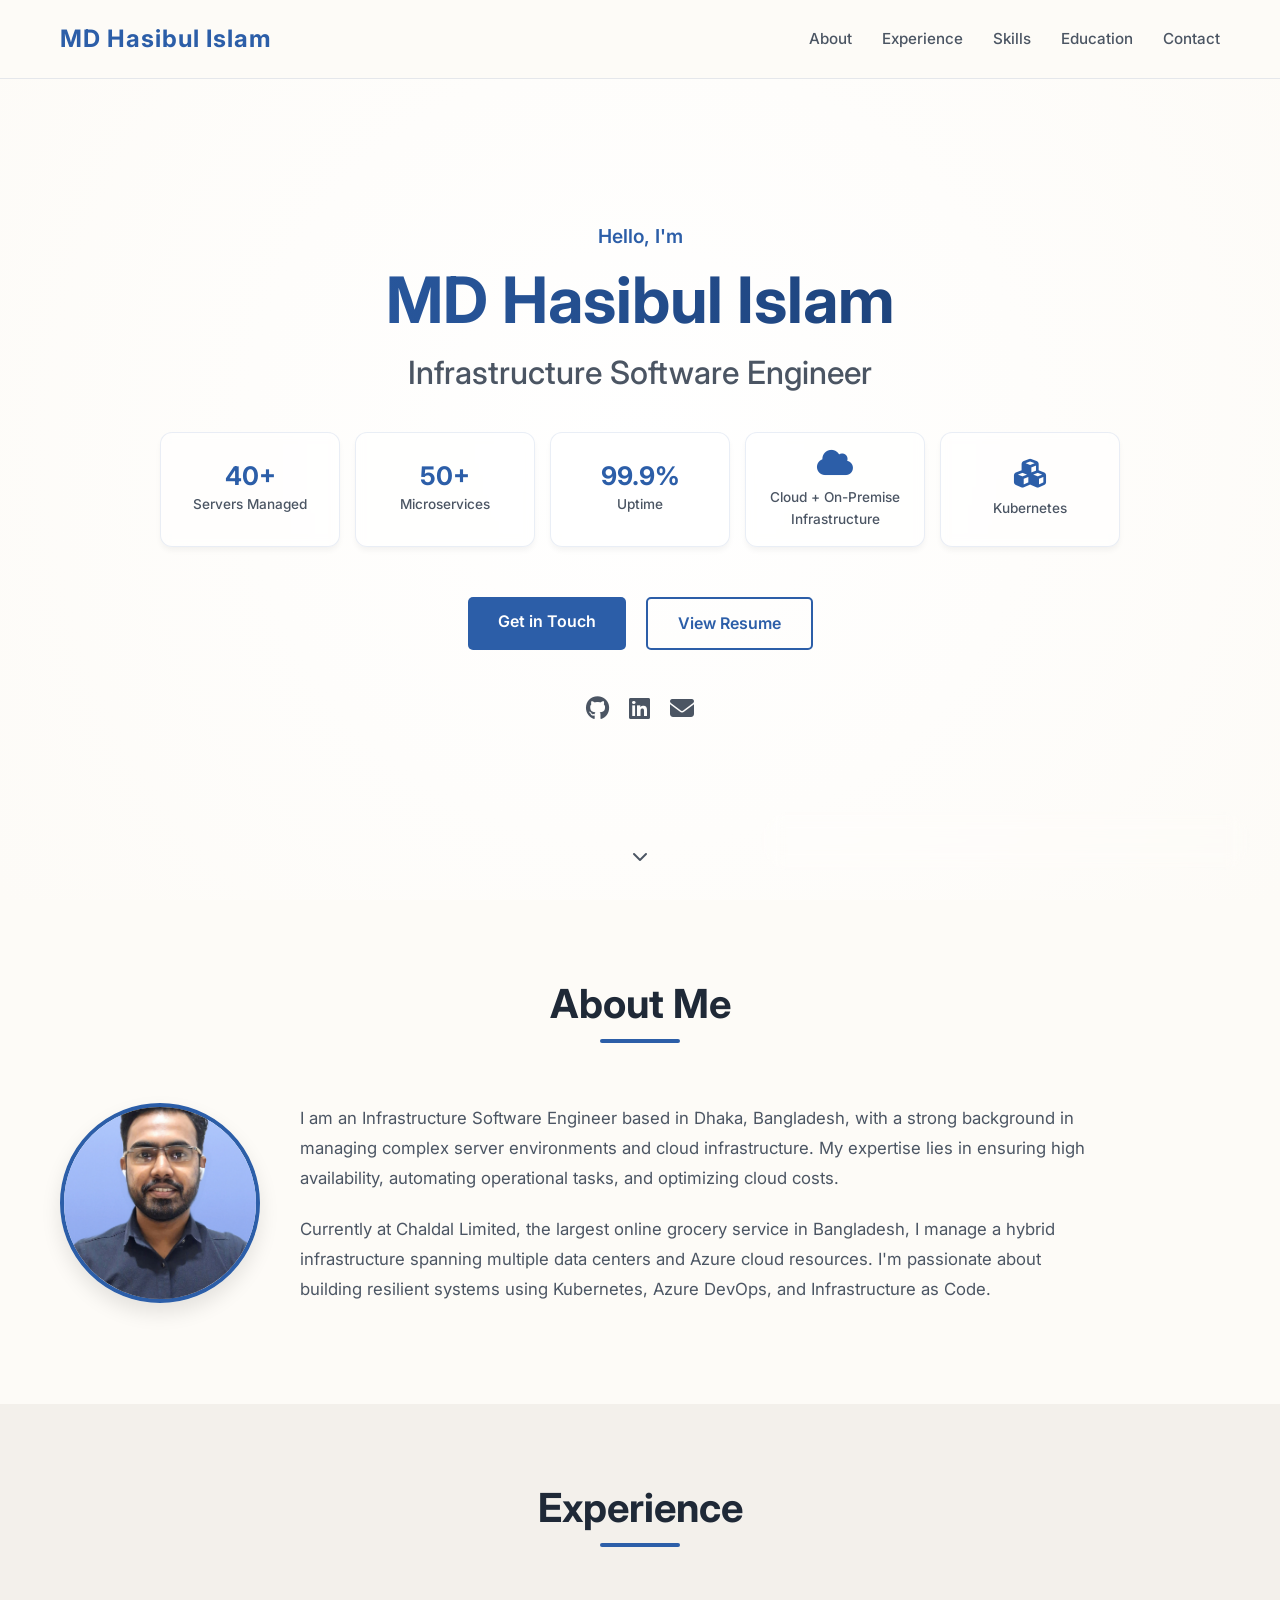
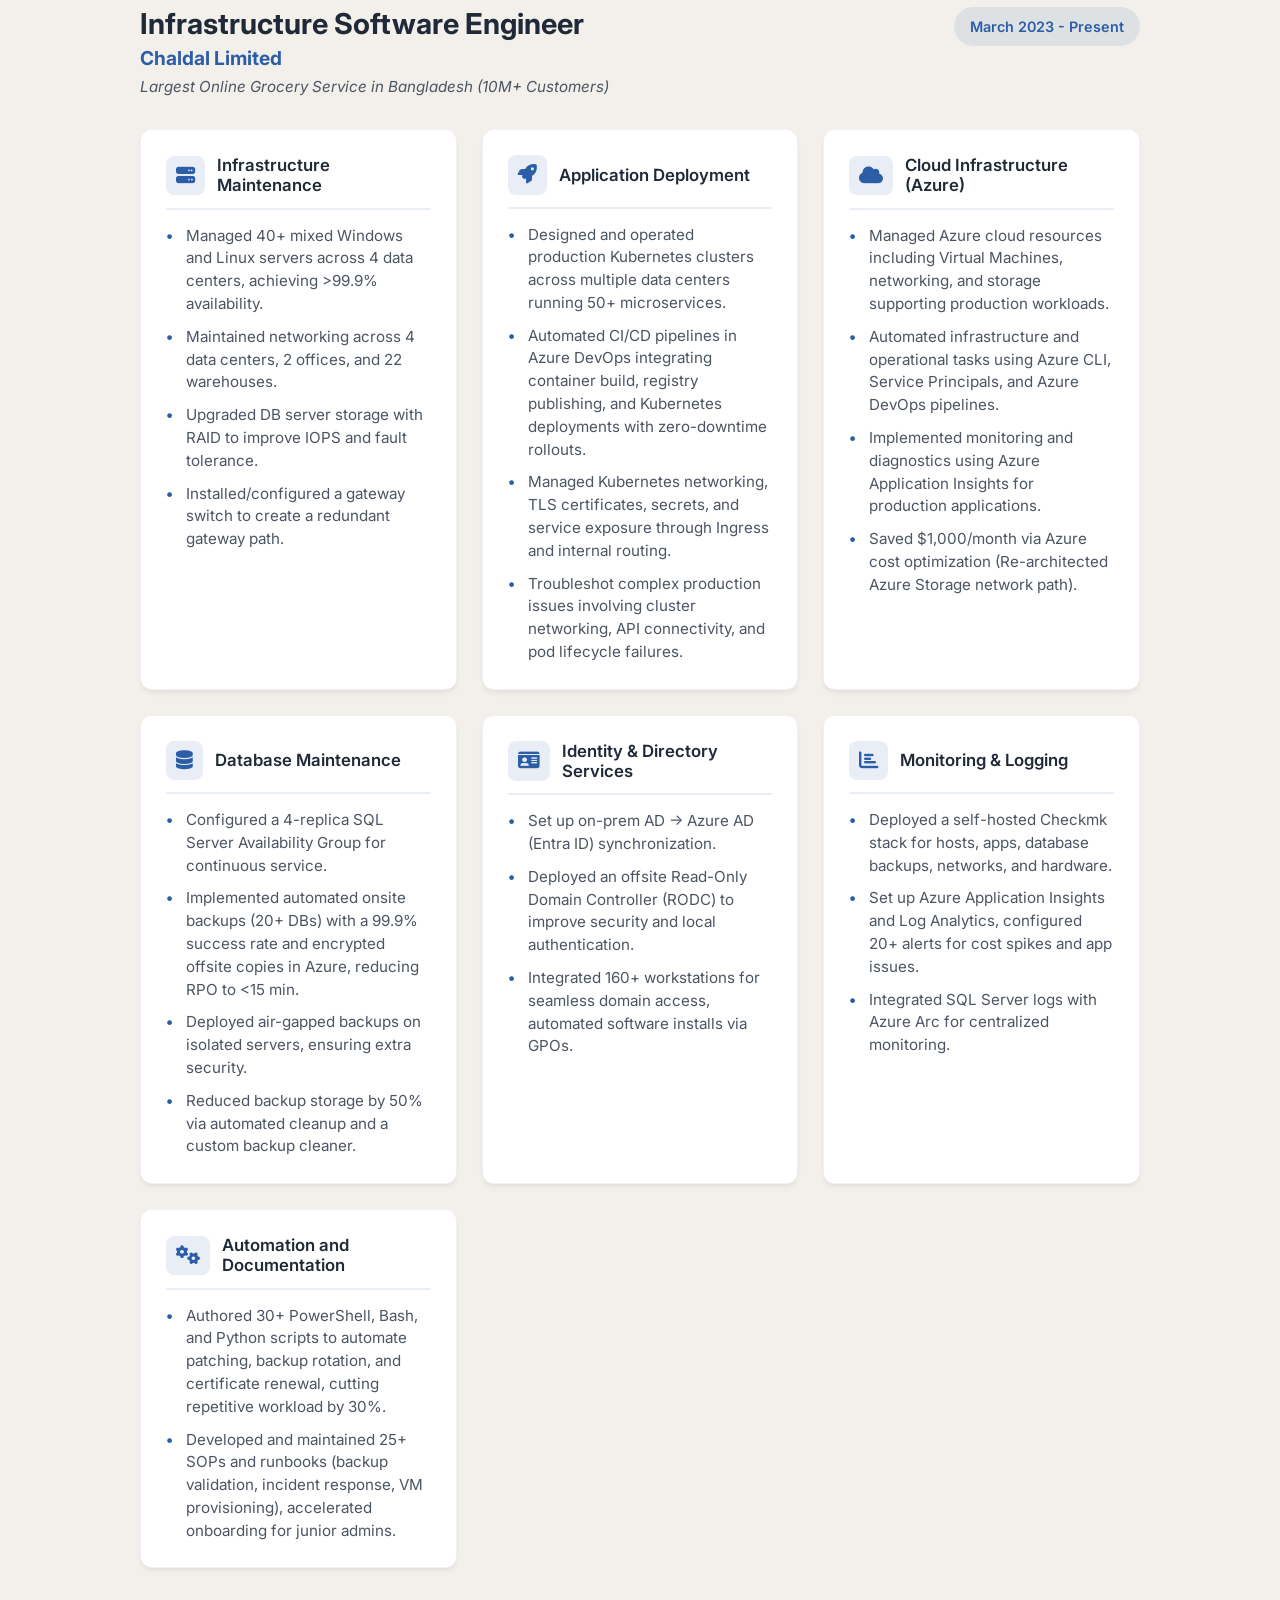
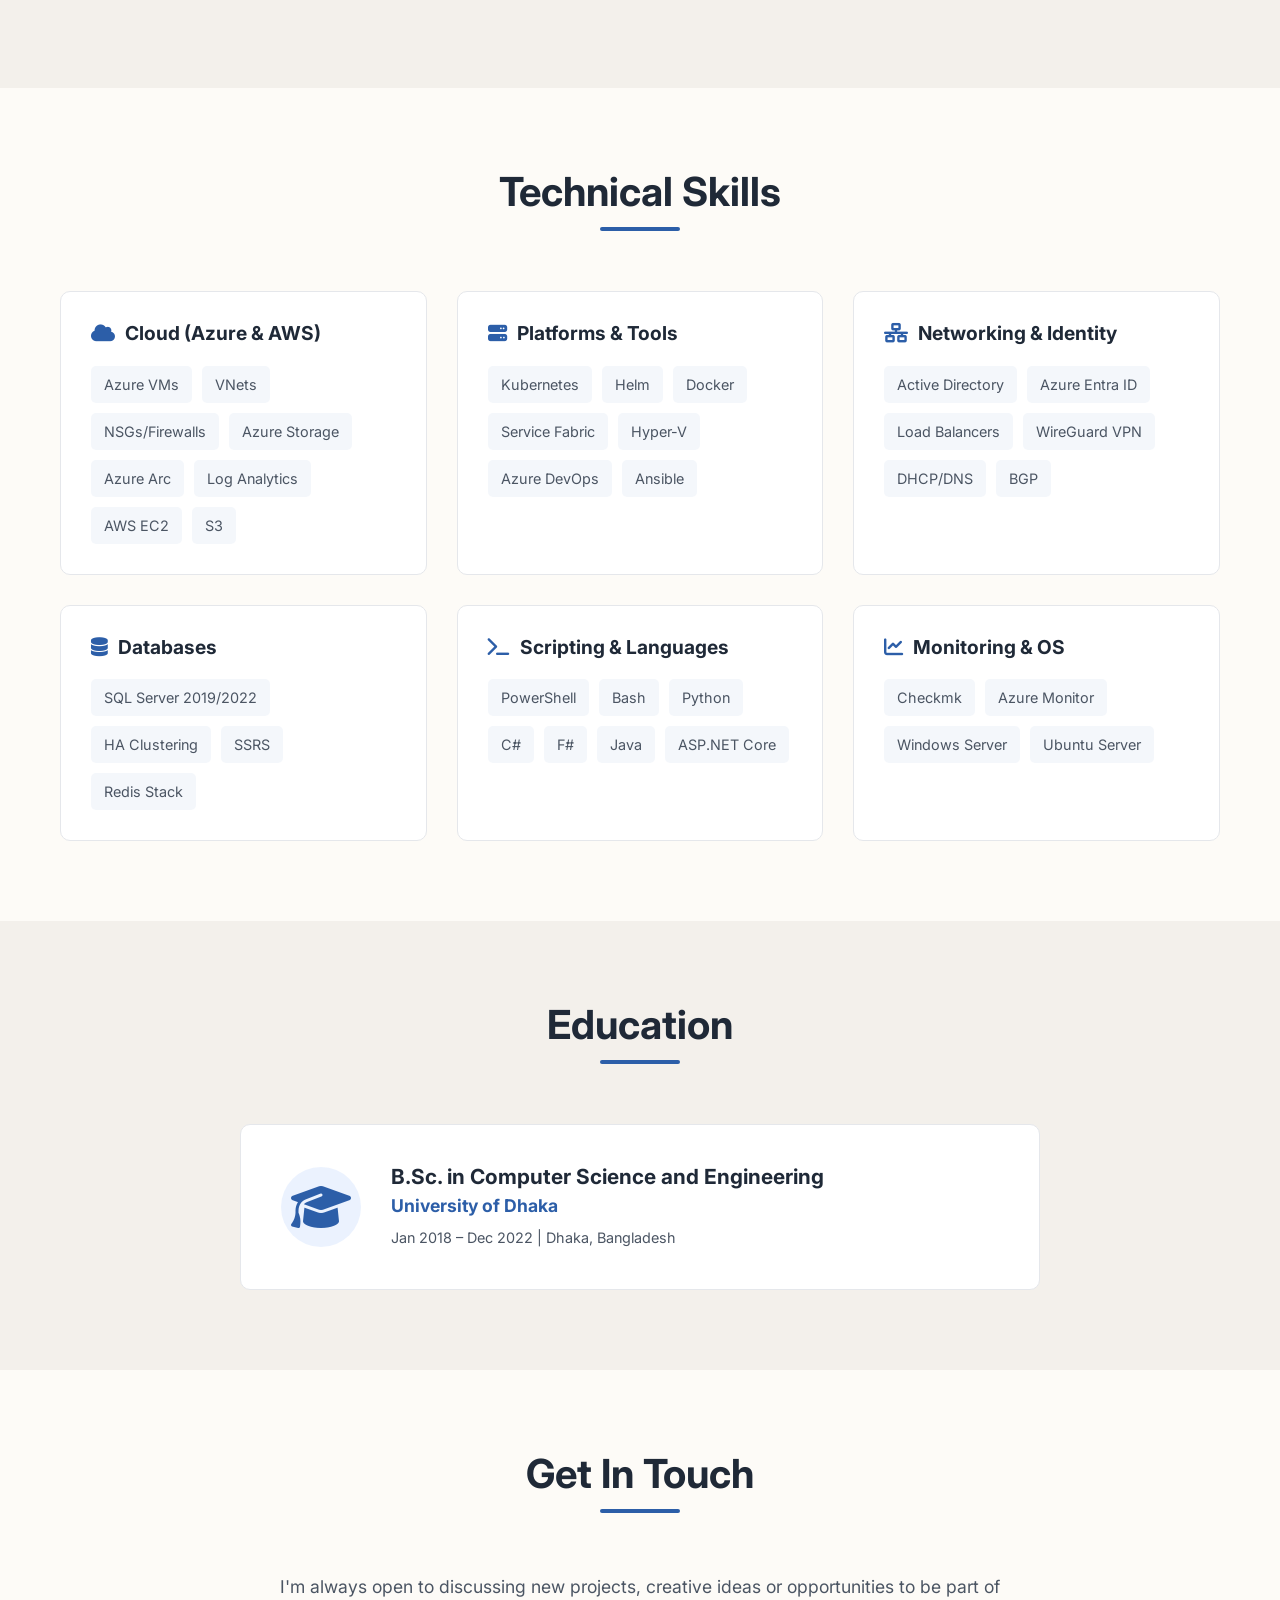
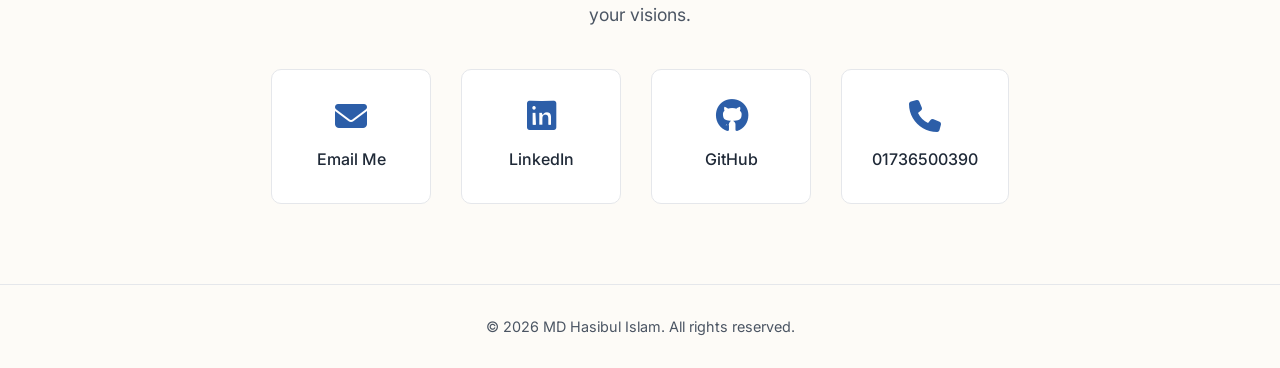
==== index.html @ 9a74cfea "Theme and Design added" ====
<!DOCTYPE html>
<html lang="en">
<head>
    <meta charset="UTF-8">
    <meta name="viewport" content="width=device-width, initial-scale=1.0">
    <title>MD Hasibul Islam | Infrastructure Software Engineer</title>
    <link rel="stylesheet" id="theme-style" href="theme-creamy.css">
    <link rel="stylesheet" id="design-style" href="design-standard.css">
    <link rel="preconnect" href="https://fonts.googleapis.com">
    <link rel="preconnect" href="https://fonts.gstatic.com" crossorigin>
    <link href="https://fonts.googleapis.com/css2?family=Inter:wght@300;400;500;600;700&display=swap" rel="stylesheet">
    <link rel="stylesheet" href="https://cdnjs.cloudflare.com/ajax/libs/font-awesome/6.4.0/css/all.min.css">
</head>
<body>
    <nav class="navbar">
        <div class="container nav-container">
            <a href="#" class="logo">MD Hasibul Islam</a>
            <ul class="nav-links">
                <li><a href="#about">About</a></li>
                <li><a href="#experience">Experience</a></li>
                <li><a href="#skills">Skills</a></li>
                <li><a href="#education">Education</a></li>
                <li><a href="#contact">Contact</a></li>
            </ul>
            <div class="hamburger">
                <span></span>
                <span></span>
                <span></span>
            </div>
        </div>
    </nav>

    <header class="hero" id="home">
        <div class="container hero-content">
            <p class="greeting">Hello, I'm</p>
            <h1 class="name">MD Hasibul Islam</h1>
            <h2 class="title">Infrastructure Software Engineer</h2>
            
            <div class="hero-stats-container">
                <div class="stat-item hero-stat">
                    <span class="stat-number">40+</span>
                    <span class="stat-label">Servers Managed</span>
                </div>
                <div class="stat-item hero-stat">
                    <span class="stat-number">50+</span>
                    <span class="stat-label">Microservices</span>
                </div>
                <div class="stat-item hero-stat">
                    <span class="stat-number">99.9%</span>
                    <span class="stat-label">Uptime</span>
                </div>
                <div class="stat-item hero-stat">
                    <i class="fas fa-cloud stat-icon"></i>
                    <span class="stat-label">Cloud + On-Premise Infrastructure</span>
                </div>
                <div class="stat-item hero-stat">
                    <i class="fas fa-cubes stat-icon"></i>
                    <span class="stat-label">Kubernetes</span>
                </div>
            </div>

            <div class="hero-buttons">
                <a href="#contact" class="btn primary-btn">Get in Touch</a>
                <a href="Resume/resume.html" class="btn secondary-btn" target="_blank">View Resume</a>
            </div>
            <div class="social-links">
                <a href="https://github.com/SBSojib" target="_blank"><i class="fab fa-github"></i></a>
                <a href="https://linkedin.com/in/md-hasibul-islam-832214260/" target="_blank"><i class="fab fa-linkedin"></i></a>
                <a href="mailto:sojib.24csedu.037@gmail.com"><i class="fas fa-envelope"></i></a>
            </div>
        </div>
        <div class="scroll-down">
            <i class="fas fa-chevron-down"></i>
        </div>
    </header>


    <section id="about" class="section">
        <div class="container">
            <h2 class="section-title">About Me</h2>
            <div class="about-content">
                <div class="about-image">
                    <img src="hasibul_islam_image.jpg" alt="MD Hasibul Islam">
                </div>
                <div class="about-text">
                    <p>I am an Infrastructure Software Engineer based in Dhaka, Bangladesh, with a strong background in managing complex server environments and cloud infrastructure. My expertise lies in ensuring high availability, automating operational tasks, and optimizing cloud costs.</p>
                    <p>Currently at Chaldal Limited, the largest online grocery service in Bangladesh, I manage a hybrid infrastructure spanning multiple data centers and Azure cloud resources. I'm passionate about building resilient systems using Kubernetes, Azure DevOps, and Infrastructure as Code.</p>
                </div>
            </div>
        </div>
    </section>

    <section id="experience" class="section alt-bg">
        <div class="container">
            <h2 class="section-title">Experience</h2>
            <div class="experience-container">
                <div class="company-card">
                    <div class="company-header-row">
                        <div class="company-info">
                            <h3>Infrastructure Software Engineer</h3>
                            <h4>Chaldal Limited</h4>
                            <p class="company-desc">Largest Online Grocery Service in Bangladesh (10M+ Customers)</p>
                        </div>
                        <div class="experience-date-badge">March 2023 - Present</div>
                    </div>
                    
                    <div class="experience-details">
                        <div class="detail-card">
                            <div class="card-header">
                                <i class="fas fa-server"></i>
                                <h5>Infrastructure Maintenance</h5>
                            </div>
                            <ul>
                                <li>Managed 40+ mixed Windows and Linux servers across 4 data centers, achieving >99.9% availability.</li>
                                <li>Maintained networking across 4 data centers, 2 offices, and 22 warehouses.</li>
                                <li>Upgraded DB server storage with RAID to improve IOPS and fault tolerance.</li>
                                <li>Installed/configured a gateway switch to create a redundant gateway path.</li>
                            </ul>
                        </div>
                        
                        <div class="detail-card">
                            <div class="card-header">
                                <i class="fas fa-rocket"></i>
                                <h5>Application Deployment</h5>
                            </div>
                            <ul>
                                <li>Designed and operated production Kubernetes clusters across multiple data centers running 50+ microservices.</li>
                                <li>Automated CI/CD pipelines in Azure DevOps integrating container build, registry publishing, and Kubernetes deployments with zero-downtime rollouts.</li>
                                <li>Managed Kubernetes networking, TLS certificates, secrets, and service exposure through Ingress and internal routing.</li>
                                <li>Troubleshot complex production issues involving cluster networking, API connectivity, and pod lifecycle failures.</li>
                            </ul>
                        </div>

                        <div class="detail-card">
                            <div class="card-header">
                                <i class="fas fa-cloud"></i>
                                <h5>Cloud Infrastructure (Azure)</h5>
                            </div>
                            <ul>
                                <li>Managed Azure cloud resources including Virtual Machines, networking, and storage supporting production workloads.</li>
                                <li>Automated infrastructure and operational tasks using Azure CLI, Service Principals, and Azure DevOps pipelines.</li>
                                <li>Implemented monitoring and diagnostics using Azure Application Insights for production applications.</li>
                                <li>Saved $1,000/month via Azure cost optimization (Re-architected Azure Storage network path).</li>
                            </ul>
                        </div>

                        <div class="detail-card">
                            <div class="card-header">
                                <i class="fas fa-database"></i>
                                <h5>Database Maintenance</h5>
                            </div>
                            <ul>
                                <li>Configured a 4-replica SQL Server Availability Group for continuous service.</li>
                                <li>Implemented automated onsite backups (20+ DBs) with a 99.9% success rate and encrypted offsite copies in Azure, reducing RPO to &lt;15 min.</li>
                                <li>Deployed air-gapped backups on isolated servers, ensuring extra security.</li>
                                <li>Reduced backup storage by 50% via automated cleanup and a custom backup cleaner.</li>
                            </ul>
                        </div>

                        <div class="detail-card">
                            <div class="card-header">
                                <i class="fas fa-id-card"></i>
                                <h5>Identity & Directory Services</h5>
                            </div>
                            <ul>
                                <li>Set up on-prem AD → Azure AD (Entra ID) synchronization.</li>
                                <li>Deployed an offsite Read-Only Domain Controller (RODC) to improve security and local authentication.</li>
                                <li>Integrated 160+ workstations for seamless domain access, automated software installs via GPOs.</li>
                            </ul>
                        </div>

                        <div class="detail-card">
                            <div class="card-header">
                                <i class="fas fa-chart-bar"></i>
                                <h5>Monitoring & Logging</h5>
                            </div>
                            <ul>
                                <li>Deployed a self-hosted Checkmk stack for hosts, apps, database backups, networks, and hardware.</li>
                                <li>Set up Azure Application Insights and Log Analytics, configured 20+ alerts for cost spikes and app issues.</li>
                                <li>Integrated SQL Server logs with Azure Arc for centralized monitoring.</li>
                            </ul>
                        </div>

                        <div class="detail-card">
                            <div class="card-header">
                                <i class="fas fa-cogs"></i>
                                <h5>Automation and Documentation</h5>
                            </div>
                            <ul>
                                <li>Authored 30+ PowerShell, Bash, and Python scripts to automate patching, backup rotation, and certificate renewal, cutting repetitive workload by 30%.</li>
                                <li>Developed and maintained 25+ SOPs and runbooks (backup validation, incident response, VM provisioning), accelerated onboarding for junior admins.</li>
                            </ul>
                        </div>
                    </div>
                </div>
            </div>
        </div>
    </section>

    <section id="skills" class="section">
        <div class="container">
            <h2 class="section-title">Technical Skills</h2>
            <div class="skills-grid">
                <div class="skill-category">
                    <h3><i class="fas fa-cloud"></i> Cloud (Azure & AWS)</h3>
                    <div class="tags">
                        <span>Azure VMs</span>
                        <span>VNets</span>
                        <span>NSGs/Firewalls</span>
                        <span>Azure Storage</span>
                        <span>Azure Arc</span>
                        <span>Log Analytics</span>
                        <span>AWS EC2</span>
                        <span>S3</span>
                    </div>
                </div>

                <div class="skill-category">
                    <h3><i class="fas fa-server"></i> Platforms & Tools</h3>
                    <div class="tags">
                        <span>Kubernetes</span>
                        <span>Helm</span>
                        <span>Docker</span>
                        <span>Service Fabric</span>
                        <span>Hyper-V</span>
                        <span>Azure DevOps</span>
                        <span>Ansible</span>
                    </div>
                </div>

                <div class="skill-category">
                    <h3><i class="fas fa-network-wired"></i> Networking & Identity</h3>
                    <div class="tags">
                        <span>Active Directory</span>
                        <span>Azure Entra ID</span>
                        <span>Load Balancers</span>
                        <span>WireGuard VPN</span>
                        <span>DHCP/DNS</span>
                        <span>BGP</span>
                    </div>
                </div>

                <div class="skill-category">
                    <h3><i class="fas fa-database"></i> Databases</h3>
                    <div class="tags">
                        <span>SQL Server 2019/2022</span>
                        <span>HA Clustering</span>
                        <span>SSRS</span>
                        <span>Redis Stack</span>
                    </div>
                </div>

                <div class="skill-category">
                    <h3><i class="fas fa-terminal"></i> Scripting & Languages</h3>
                    <div class="tags">
                        <span>PowerShell</span>
                        <span>Bash</span>
                        <span>Python</span>
                        <span>C#</span>
                        <span>F#</span>
                        <span>Java</span>
                        <span>ASP.NET Core</span>
                    </div>
                </div>

                <div class="skill-category">
                    <h3><i class="fas fa-chart-line"></i> Monitoring & OS</h3>
                    <div class="tags">
                        <span>Checkmk</span>
                        <span>Azure Monitor</span>
                        <span>Windows Server</span>
                        <span>Ubuntu Server</span>
                    </div>
                </div>
            </div>
        </div>
    </section>

    <section id="education" class="section alt-bg">
        <div class="container">
            <h2 class="section-title">Education</h2>
            <div class="education-card">
                <div class="edu-icon">
                    <i class="fas fa-graduation-cap"></i>
                </div>
                <div class="edu-details">
                    <h3>B.Sc. in Computer Science and Engineering</h3>
                    <h4>University of Dhaka</h4>
                    <p class="edu-date">Jan 2018 – Dec 2022 | Dhaka, Bangladesh</p>
                </div>
            </div>
        </div>
    </section>

    <section id="contact" class="section">
        <div class="container contact-container">
            <h2 class="section-title">Get In Touch</h2>
            <p class="contact-text">I'm always open to discussing new projects, creative ideas or opportunities to be part of your visions.</p>
            <div class="contact-links">
                <a href="mailto:sojib.24csedu.037@gmail.com" class="contact-box">
                    <i class="fas fa-envelope"></i>
                    <span>Email Me</span>
                </a>
                <a href="https://linkedin.com/in/md-hasibul-islam-832214260/" target="_blank" class="contact-box">
                    <i class="fab fa-linkedin"></i>
                    <span>LinkedIn</span>
                </a>
                <a href="https://github.com/SBSojib" target="_blank" class="contact-box">
                    <i class="fab fa-github"></i>
                    <span>GitHub</span>
                </a>
                <div class="contact-box">
                    <i class="fas fa-phone"></i>
                    <span>01736500390</span>
                </div>
            </div>
        </div>
    </section>

    <footer>
        <div class="container">
            <p>&copy; 2026 MD Hasibul Islam. All rights reserved.</p>
        </div>
    </footer>

    <div class="theme-switch-wrapper">
        <div class="switch-group">
            <span class="switch-label">Design</span>
            <button class="design-btn active" data-design="standard" title="Standard Layout">
                <i class="fas fa-columns"></i>
            </button>
            <button class="design-btn" data-design="split" title="Modern SaaS Layout">
                <i class="fas fa-layer-group"></i>
            </button>
        </div>
        <div class="divider"></div>
        <div class="switch-group">
            <span class="switch-label">Theme</span>
            <button class="theme-btn active" data-theme="creamy" title="Creamy Light">
                <i class="fas fa-sun"></i>
            </button>
            <button class="theme-btn" data-theme="dark" title="Modern Dark">
                <i class="fas fa-moon"></i>
            </button>
            <button class="theme-btn" data-theme="corporate" title="Corporate Blue">
                <i class="fas fa-briefcase"></i>
            </button>
            <button class="theme-btn" data-theme="terminal" title="Hacker Terminal">
                <i class="fas fa-terminal"></i>
            </button>
            <button class="theme-btn" data-theme="cyberpunk" title="Cyberpunk Neon">
                <i class="fas fa-bolt"></i>
            </button>
        </div>
    </div>

    <script src="script.js"></script>
</body>
</html>
---- theme-creamy.css ----
:root {
    --primary-color: #FDFBF7;
    --secondary-color: #F3F0EB;
    --accent-color: #2c5ea8;
    --accent-hover: #1a3c70;
    --text-primary: #1f2937;
    --text-secondary: #4b5563;
    --card-bg: #ffffff;
    --bg-color: #FDFBF7;
    --bg-alt: #F3F0EB;
    --border-color: #e5e7eb;
    --transition: all 0.3s ease;
}

* {
    margin: 0;
    padding: 0;
    box-sizing: border-box;
}

html {
    scroll-behavior: smooth;
}

body {
    font-family: 'Inter', sans-serif;
    background-color: var(--bg-color);
    color: var(--text-primary);
    line-height: 1.6;
    overflow-x: hidden;
}

/* Typography */
h1, h2, h3, h4, h5, h6 {
    color: var(--text-primary);
    font-weight: 700;
    line-height: 1.2;
}

a {
    text-decoration: none;
    color: inherit;
    transition: var(--transition);
}

ul {
    list-style: none;
}

.container {
    max-width: 1200px;
    margin: 0 auto;
    padding: 0 20px;
}

.section {
    padding: 80px 0;
}

.section.alt-bg {
    background-color: var(--bg-alt);
}

.section-title {
    font-size: 2.5rem;
    text-align: center;
    margin-bottom: 60px;
    position: relative;
    padding-bottom: 15px;
}

.section-title::after {
    content: '';
    position: absolute;
    bottom: 0;
    left: 50%;
    transform: translateX(-50%);
    width: 80px;
    height: 4px;
    background-color: var(--accent-color);
    border-radius: 2px;
}

/* Navbar */
.navbar {
    position: fixed;
    top: 0;
    left: 0;
    width: 100%;
    background-color: rgba(253, 251, 247, 0.95);
    backdrop-filter: blur(10px);
    z-index: 1000;
    padding: 20px 0;
    border-bottom: 1px solid var(--border-color);
    transition: var(--transition);
}

.nav-container {
    display: flex;
    justify-content: space-between;
    align-items: center;
}

.logo {
    font-size: 1.5rem;
    font-weight: 700;
    color: var(--accent-color);
    letter-spacing: 1px;
}

.nav-links {
    display: flex;
    gap: 30px;
}

.nav-links a {
    color: var(--text-secondary);
    font-weight: 500;
    font-size: 0.95rem;
}

.nav-links a:hover {
    color: var(--accent-color);
}

.hamburger {
    display: none;
    cursor: pointer;
}

.hamburger span {
    display: block;
    width: 25px;
    height: 3px;
    background-color: var(--text-primary);
    margin: 5px 0;
    transition: var(--transition);
}

/* Hero Section */
.hero {
    min-height: 100vh;
    display: flex;
    align-items: center;
    justify-content: center;
    text-align: center;
    position: relative;
    background: radial-gradient(circle at center, #ffffff 0%, #FDFBF7 100%);
    padding-top: 100px;
    padding-bottom: 50px;
}

.hero-content {
    max-width: 1000px;
    z-index: 1;
    width: 100%;
}

.greeting {
    color: var(--accent-color);
    font-weight: 600;
    font-size: 1.2rem;
    margin-bottom: 10px;
}

.name {
    font-size: 4rem;
    margin-bottom: 15px;
    background: linear-gradient(to right, #2c5ea8, #1a3c70);
    -webkit-background-clip: text;
    -webkit-text-fill-color: transparent;
}

.title {
    font-size: 2rem;
    color: var(--text-secondary);
    margin-bottom: 40px;
    font-weight: 500;
}

/* Hero Stats */
.hero-stats-container {
    display: grid;
    grid-template-columns: repeat(auto-fit, minmax(100px, 1fr));
    gap: 15px;
    margin-bottom: 50px;
    width: 100%;
}

.hero-stat {
    background-color: rgba(255, 255, 255, 0.6);
    backdrop-filter: blur(5px);
    padding: 15px 10px;
    border-radius: 12px;
    border: 1px solid rgba(44, 94, 168, 0.1);
    display: flex;
    flex-direction: column;
    align-items: center;
    justify-content: center;
    transition: transform 0.3s ease, box-shadow 0.3s ease;
    box-shadow: 0 4px 6px -1px rgba(0, 0, 0, 0.05);
}

.hero-stat:hover {
    transform: translateY(-5px);
    background-color: rgba(255, 255, 255, 0.9);
    border-color: var(--accent-color);
    box-shadow: 0 10px 15px -3px rgba(0, 0, 0, 0.1);
}

.stat-icon {
    font-size: 1.8rem;
    color: var(--accent-color);
    margin-bottom: 10px;
}

.hero-stat .stat-number {
    font-size: 1.6rem;
    color: var(--accent-color);
    font-weight: 700;
    line-height: 1;
    margin-bottom: 5px;
}

.hero-stat .stat-label {
    color: var(--text-secondary);
    font-size: 0.85rem;
    font-weight: 500;
    text-align: center;
}

.hero-buttons {
    display: flex;
    gap: 20px;
    justify-content: center;
    margin-bottom: 40px;
}

.btn {
    padding: 12px 30px;
    border-radius: 5px;
    font-weight: 600;
    font-size: 1rem;
    cursor: pointer;
    transition: var(--transition);
}

.primary-btn {
    background-color: var(--accent-color);
    color: white;
}

.primary-btn:hover {
    background-color: var(--accent-hover);
    transform: translateY(-2px);
}

.secondary-btn {
    background-color: transparent;
    border: 2px solid var(--accent-color);
    color: var(--accent-color);
}

.secondary-btn:hover {
    background-color: rgba(59, 130, 246, 0.1);
    transform: translateY(-2px);
}

.social-links {
    display: flex;
    gap: 20px;
    justify-content: center;
}

.social-links a {
    color: var(--text-secondary);
    font-size: 1.5rem;
}

.social-links a:hover {
    color: var(--accent-color);
    transform: translateY(-3px);
}

.scroll-down {
    position: absolute;
    bottom: 30px;
    left: 50%;
    transform: translateX(-50%);
    animation: bounce 2s infinite;
    color: var(--text-secondary);
}

@keyframes bounce {
    0%, 20%, 50%, 80%, 100% {transform: translateY(0) translateX(-50%);}
    40% {transform: translateY(-10px) translateX(-50%);}
    60% {transform: translateY(-5px) translateX(-50%);}
}

/* About Section */
.about-content {
    display: flex;
    flex-direction: column;
    align-items: center;
    gap: 40px;
}

.about-image {
    width: 200px;
    height: 200px;
    border-radius: 50%;
    overflow: hidden;
    border: 4px solid var(--accent-color);
    box-shadow: 0 10px 20px rgba(0, 0, 0, 0.1);
    flex-shrink: 0;
}

.about-image img {
    width: 100%;
    height: 100%;
    object-fit: cover;
}

.about-text {
    max-width: 800px;
    text-align: center;
}

.about-text p {
    margin-bottom: 20px;
    color: var(--text-secondary);
    font-size: 1.05rem;
    line-height: 1.8;
}

.about-stats {
    display: none; /* Hide stats in about section as they are now in hero */
}

/* Experience Section - Card Style */
.experience-container {
    max-width: 1000px;
    margin: 0 auto;
}

.company-card {
    background-color: transparent;
    margin-bottom: 40px;
}

.company-header-row {
    display: flex;
    justify-content: space-between;
    align-items: flex-start;
    margin-bottom: 30px;
    flex-wrap: wrap;
    gap: 15px;
}

.company-info h3 {
    font-size: 1.8rem;
    margin-bottom: 5px;
    color: var(--text-primary);
}

.company-info h4 {
    font-size: 1.2rem;
    color: var(--accent-color);
    margin-bottom: 5px;
}

.company-desc {
    color: var(--text-secondary);
    font-style: italic;
    font-size: 0.95rem;
}

.experience-date-badge {
    background-color: rgba(44, 94, 168, 0.1);
    color: var(--accent-color);
    padding: 8px 16px;
    border-radius: 20px;
    font-weight: 600;
    font-size: 0.9rem;
    white-space: nowrap;
}

/* Experience Details Grid */
.experience-details {
    display: grid;
    grid-template-columns: repeat(auto-fit, minmax(300px, 1fr));
    gap: 25px;
}

.detail-card {
    background-color: #fff;
    padding: 25px;
    border-radius: 12px;
    border: 1px solid rgba(0, 0, 0, 0.05);
    box-shadow: 0 4px 6px -1px rgba(0, 0, 0, 0.05), 0 2px 4px -1px rgba(0, 0, 0, 0.03);
    transition: all 0.3s ease;
}

.detail-card:hover {
    transform: translateY(-5px);
    box-shadow: 0 10px 15px -3px rgba(0, 0, 0, 0.1), 0 4px 6px -2px rgba(0, 0, 0, 0.05);
    border-color: rgba(44, 94, 168, 0.2);
}

.card-header {
    display: flex;
    align-items: center;
    gap: 12px;
    margin-bottom: 15px;
    padding-bottom: 12px;
    border-bottom: 2px solid rgba(44, 94, 168, 0.1);
}

.card-header i {
    font-size: 1.2rem;
    color: var(--accent-color);
    background-color: rgba(44, 94, 168, 0.1);
    padding: 10px;
    border-radius: 8px;
}

.card-header h5 {
    color: var(--text-primary);
    font-size: 1.05rem;
    font-weight: 600;
    margin: 0;
    border: none;
    padding: 0;
}

.detail-card ul {
    list-style: none;
    margin: 0;
    color: var(--text-secondary);
}

.detail-card li {
    position: relative;
    padding-left: 20px;
    margin-bottom: 10px;
    font-size: 0.95rem;
    line-height: 1.5;
}

.detail-card li::before {
    content: '•';
    color: var(--accent-color);
    font-weight: bold;
    position: absolute;
    left: 0;
    top: 0;
}

.detail-card li:last-child {
    margin-bottom: 0;
}

/* Skills Section */
.skills-grid {
    display: grid;
    grid-template-columns: repeat(auto-fit, minmax(300px, 1fr));
    gap: 30px;
}

.skill-category {
    background-color: var(--card-bg);
    padding: 30px;
    border-radius: 10px;
    border: 1px solid var(--border-color);
    transition: var(--transition);
}

.skill-category:hover {
    border-color: var(--accent-color);
    transform: translateY(-5px);
}

.skill-category h3 {
    margin-bottom: 20px;
    font-size: 1.2rem;
    display: flex;
    align-items: center;
    gap: 10px;
}

.skill-category h3 i {
    color: var(--accent-color);
}

.tags {
    display: flex;
    flex-wrap: wrap;
    gap: 10px;
}

.tags span {
    background-color: rgba(44, 94, 168, 0.05);
    padding: 6px 12px;
    border-radius: 5px;
    font-size: 0.9rem;
    color: var(--text-secondary);
    border: 1px solid transparent;
    transition: var(--transition);
}

.tags span:hover {
    background-color: rgba(59, 130, 246, 0.1);
    color: var(--accent-color);
    border-color: rgba(59, 130, 246, 0.3);
}

/* Education Section */
.education-card {
    background-color: var(--card-bg);
    padding: 40px;
    border-radius: 10px;
    border: 1px solid var(--border-color);
    display: flex;
    align-items: center;
    gap: 30px;
    max-width: 800px;
    margin: 0 auto;
    transition: var(--transition);
}

.education-card:hover {
    border-color: var(--accent-color);
    transform: translateY(-5px);
}

.edu-icon {
    font-size: 3rem;
    color: var(--accent-color);
    background-color: rgba(59, 130, 246, 0.1);
    width: 80px;
    height: 80px;
    display: flex;
    align-items: center;
    justify-content: center;
    border-radius: 50%;
}

.edu-details h3 {
    font-size: 1.3rem;
    margin-bottom: 5px;
}

.edu-details h4 {
    color: var(--accent-color);
    margin-bottom: 10px;
    font-size: 1.1rem;
}

.edu-date {
    color: var(--text-secondary);
    font-size: 0.9rem;
}

/* Contact Section */
.contact-container {
    text-align: center;
    max-width: 800px;
}

.contact-text {
    color: var(--text-secondary);
    margin-bottom: 40px;
    font-size: 1.1rem;
}

.contact-links {
    display: flex;
    justify-content: center;
    gap: 30px;
    flex-wrap: wrap;
}

.contact-box {
    background-color: var(--card-bg);
    padding: 30px;
    border-radius: 10px;
    border: 1px solid var(--border-color);
    min-width: 160px;
    display: flex;
    flex-direction: column;
    align-items: center;
    gap: 15px;
    transition: var(--transition);
}

.contact-box:hover {
    border-color: var(--accent-color);
    transform: translateY(-5px);
    background-color: rgba(59, 130, 246, 0.05);
}

.contact-box i {
    font-size: 2rem;
    color: var(--accent-color);
    font-weight: 900; /* Ensure Font Awesome icons are bold */
}

.contact-box span {
    font-weight: 500;
    color: var(--text-primary);
}

/* Footer */
footer {
    padding: 30px 0;
    text-align: center;
    border-top: 1px solid var(--border-color);
    color: var(--text-secondary);
    font-size: 0.9rem;
}

/* Theme Switcher */
.theme-switch-wrapper {
    position: fixed;
    bottom: 30px;
    right: 30px;
    z-index: 1001;
    background-color: var(--card-bg);
    padding: 10px 20px;
    border-radius: 50px;
    border: 1px solid var(--border-color);
    box-shadow: 0 5px 15px rgba(0,0,0,0.1);
    display: flex;
    align-items: center;
    gap: 15px;
    backdrop-filter: blur(10px);
}

.switch-group {
    display: flex;
    align-items: center;
    gap: 8px;
}

.switch-label {
    font-size: 0.75rem;
    text-transform: uppercase;
    letter-spacing: 1px;
    color: var(--text-secondary);
    font-weight: 600;
    margin-right: 5px;
}

.divider {
    width: 1px;
    height: 25px;
    background-color: var(--border-color);
}

.theme-btn, .design-btn {
    width: 36px;
    height: 36px;
    border-radius: 50%;
    border: 1px solid transparent;
    cursor: pointer;
    display: flex;
    align-items: center;
    justify-content: center;
    font-size: 1rem;
    transition: var(--transition);
    color: var(--text-secondary);
    background: transparent;
}

.theme-btn:hover, .design-btn:hover {
    background-color: rgba(0,0,0,0.05);
    color: var(--text-primary);
}

.theme-btn.active, .design-btn.active {
    background-color: var(--accent-color);
    color: white;
    box-shadow: 0 2px 5px rgba(0,0,0,0.1);
}
@media (max-width: 768px) {
    .section-title {
        font-size: 2rem;
    }

    .name {
        font-size: 2.5rem;
    }

    .title {
        font-size: 1.5rem;
    }

    .nav-links {
        display: none;
        position: absolute;
        top: 100%;
        left: 0;
        width: 100%;
        background-color: var(--bg-color);
        flex-direction: column;
        padding: 20px;
        text-align: center;
        border-bottom: 1px solid var(--border-color);
    }

    .nav-links.active {
        display: flex;
    }

    .hamburger {
        display: block;
    }

    .about-content {
        grid-template-columns: 1fr;
    }

    .education-card {
        flex-direction: column;
        text-align: center;
    }

    .hero-buttons {
        flex-direction: column;
    }
    
    .company-header-row {
        flex-direction: column;
    }
    
    .experience-date-badge {
        align-self: flex-start;
    }

    .hero-stats-container {
        grid-template-columns: repeat(2, 1fr);
    }
}

@media (max-width: 480px) {
    .hero-stats-container {
        grid-template-columns: 1fr;
    }
}

/* Animation classes */
.hidden {
    opacity: 0;
    transform: translateY(20px);
    transition: all 0.6s ease-out;
}

.fade-in {
    opacity: 1;
    transform: translateY(0);
}

/* Hamburger Animation */
.hamburger.active span:nth-child(1) {
    transform: rotate(45deg) translate(5px, 5px);
}

.hamburger.active span:nth-child(2) {
    opacity: 0;
}

.hamburger.active span:nth-child(3) {
    transform: rotate(-45deg) translate(7px, -6px);
}

/* Responsive adjustments for About */
@media (min-width: 768px) {
    .about-content {
        flex-direction: row;
        text-align: left;
        align-items: flex-start;
    }

    .about-text {
        text-align: left;
    }
}
---- design-standard.css ----
/* Standard Design - Default Layout */
/* This file is intentionally mostly empty as the base styles define the standard layout. */
/* It serves as a placeholder for the "Standard" design option. */

:root {
    --navbar-height: 80px;
}
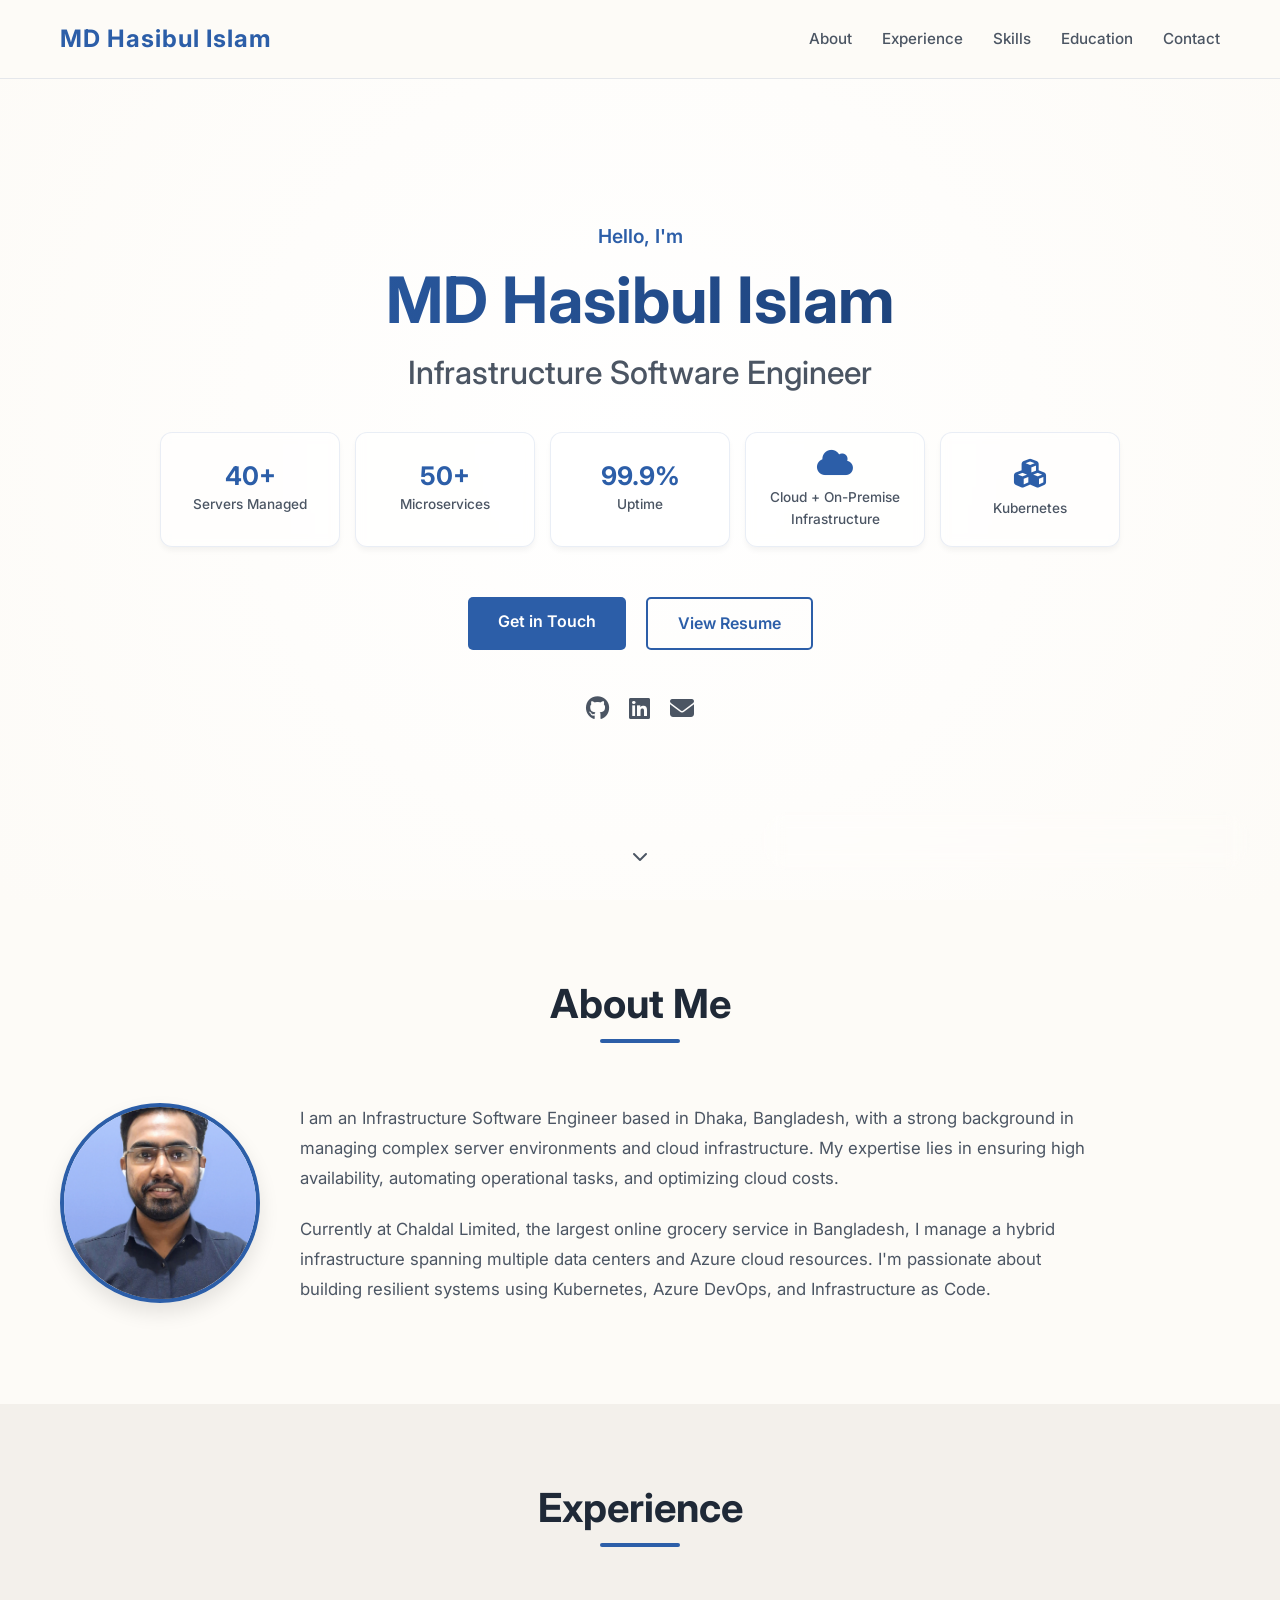
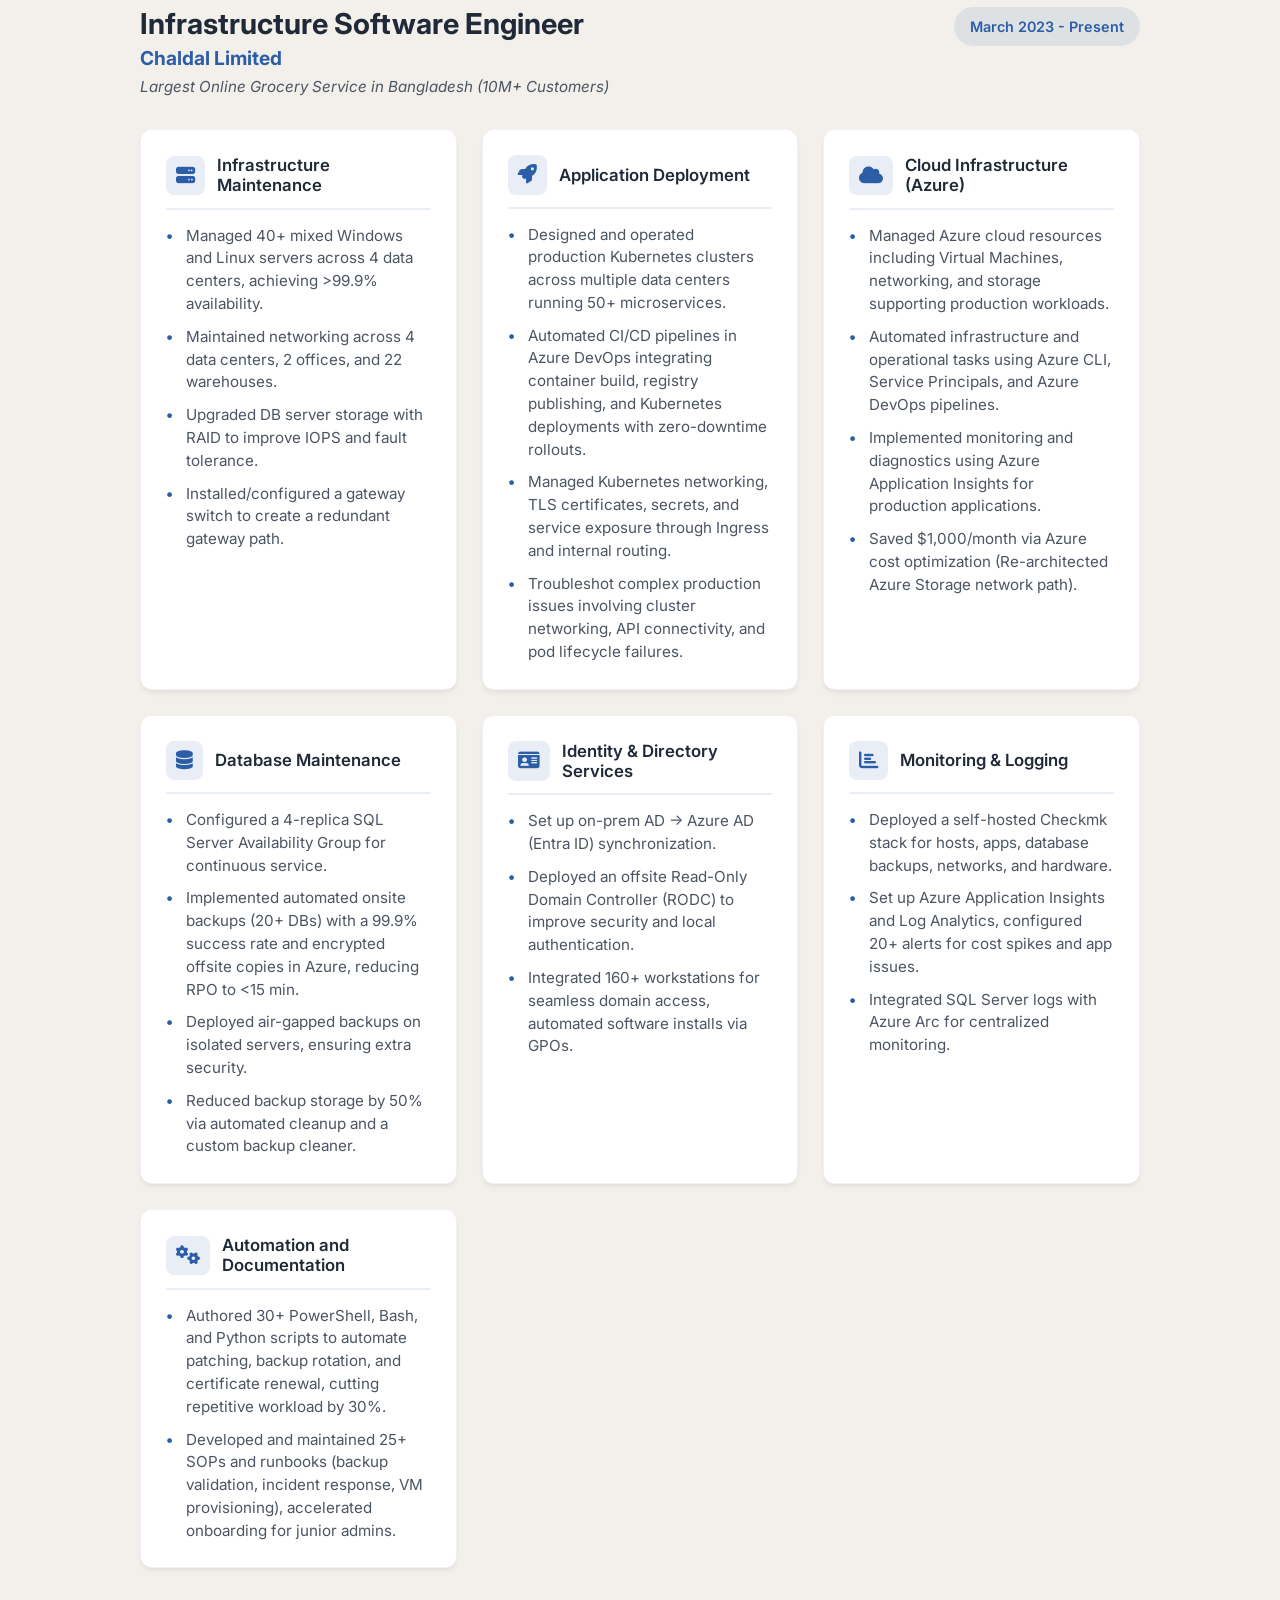
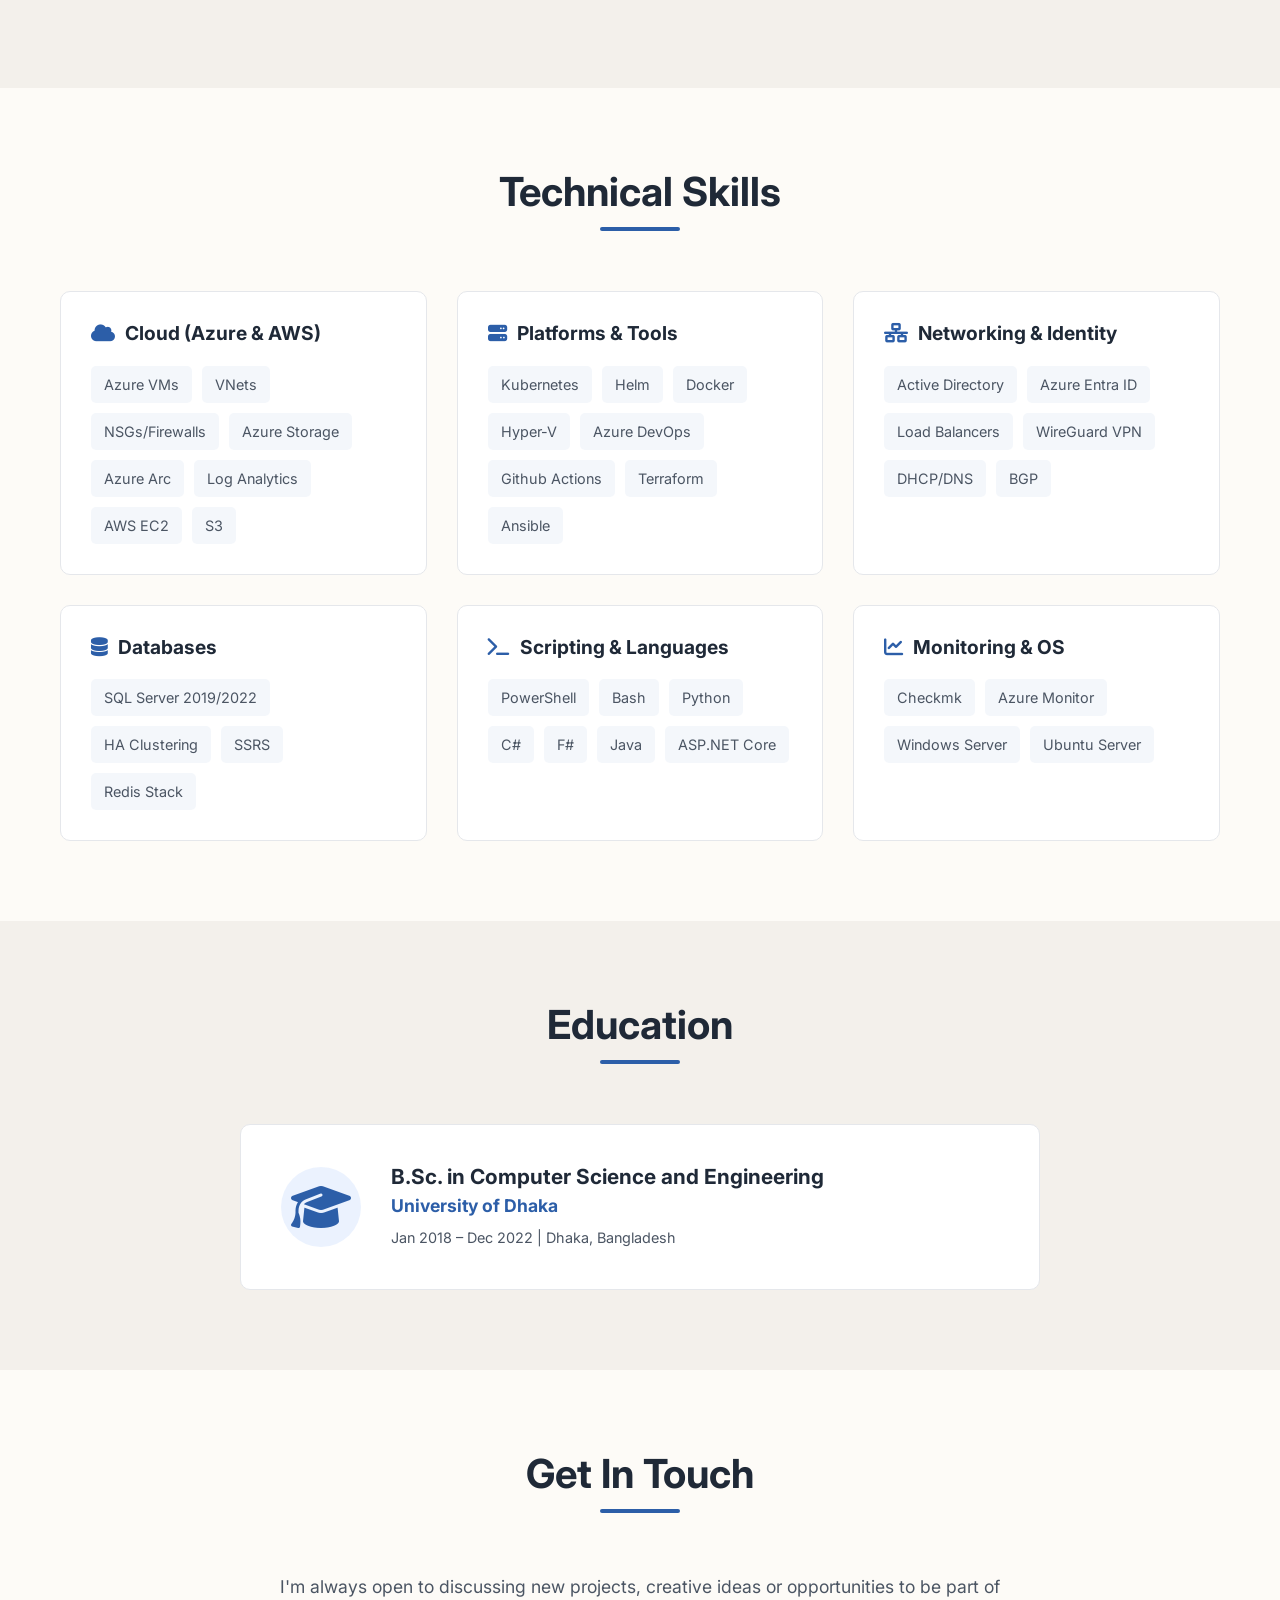
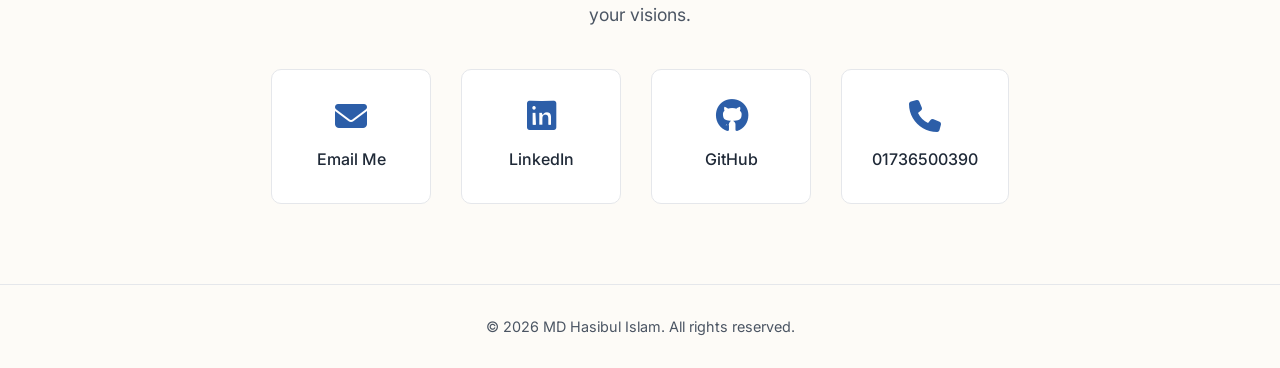
==== commit e87208e5: "Add Terraform and Github Actions" ====
--- a/index.html
+++ b/index.html
@@ -1,359 +1,360 @@
-<!DOCTYPE html>
-<html lang="en">
-<head>
-    <meta charset="UTF-8">
-    <meta name="viewport" content="width=device-width, initial-scale=1.0">
-    <title>MD Hasibul Islam | Infrastructure Software Engineer</title>
-    <link rel="stylesheet" id="theme-style" href="theme-creamy.css">
-    <link rel="stylesheet" id="design-style" href="design-standard.css">
-    <link rel="preconnect" href="https://fonts.googleapis.com">
-    <link rel="preconnect" href="https://fonts.gstatic.com" crossorigin>
-    <link href="https://fonts.googleapis.com/css2?family=Inter:wght@300;400;500;600;700&display=swap" rel="stylesheet">
-    <link rel="stylesheet" href="https://cdnjs.cloudflare.com/ajax/libs/font-awesome/6.4.0/css/all.min.css">
-</head>
-<body>
-    <nav class="navbar">
-        <div class="container nav-container">
-            <a href="#" class="logo">MD Hasibul Islam</a>
-            <ul class="nav-links">
-                <li><a href="#about">About</a></li>
-                <li><a href="#experience">Experience</a></li>
-                <li><a href="#skills">Skills</a></li>
-                <li><a href="#education">Education</a></li>
-                <li><a href="#contact">Contact</a></li>
-            </ul>
-            <div class="hamburger">
-                <span></span>
-                <span></span>
-                <span></span>
-            </div>
-        </div>
-    </nav>
-
-    <header class="hero" id="home">
-        <div class="container hero-content">
-            <p class="greeting">Hello, I'm</p>
-            <h1 class="name">MD Hasibul Islam</h1>
-            <h2 class="title">Infrastructure Software Engineer</h2>
-            
-            <div class="hero-stats-container">
-                <div class="stat-item hero-stat">
-                    <span class="stat-number">40+</span>
-                    <span class="stat-label">Servers Managed</span>
-                </div>
-                <div class="stat-item hero-stat">
-                    <span class="stat-number">50+</span>
-                    <span class="stat-label">Microservices</span>
-                </div>
-                <div class="stat-item hero-stat">
-                    <span class="stat-number">99.9%</span>
-                    <span class="stat-label">Uptime</span>
-                </div>
-                <div class="stat-item hero-stat">
-                    <i class="fas fa-cloud stat-icon"></i>
-                    <span class="stat-label">Cloud + On-Premise Infrastructure</span>
-                </div>
-                <div class="stat-item hero-stat">
-                    <i class="fas fa-cubes stat-icon"></i>
-                    <span class="stat-label">Kubernetes</span>
-                </div>
-            </div>
-
-            <div class="hero-buttons">
-                <a href="#contact" class="btn primary-btn">Get in Touch</a>
-                <a href="Resume/resume.html" class="btn secondary-btn" target="_blank">View Resume</a>
-            </div>
-            <div class="social-links">
-                <a href="https://github.com/SBSojib" target="_blank"><i class="fab fa-github"></i></a>
-                <a href="https://linkedin.com/in/md-hasibul-islam-832214260/" target="_blank"><i class="fab fa-linkedin"></i></a>
-                <a href="mailto:sojib.24csedu.037@gmail.com"><i class="fas fa-envelope"></i></a>
-            </div>
-        </div>
-        <div class="scroll-down">
-            <i class="fas fa-chevron-down"></i>
-        </div>
-    </header>
-
-
-    <section id="about" class="section">
-        <div class="container">
-            <h2 class="section-title">About Me</h2>
-            <div class="about-content">
-                <div class="about-image">
-                    <img src="hasibul_islam_image.jpg" alt="MD Hasibul Islam">
-                </div>
-                <div class="about-text">
-                    <p>I am an Infrastructure Software Engineer based in Dhaka, Bangladesh, with a strong background in managing complex server environments and cloud infrastructure. My expertise lies in ensuring high availability, automating operational tasks, and optimizing cloud costs.</p>
-                    <p>Currently at Chaldal Limited, the largest online grocery service in Bangladesh, I manage a hybrid infrastructure spanning multiple data centers and Azure cloud resources. I'm passionate about building resilient systems using Kubernetes, Azure DevOps, and Infrastructure as Code.</p>
-                </div>
-            </div>
-        </div>
-    </section>
-
-    <section id="experience" class="section alt-bg">
-        <div class="container">
-            <h2 class="section-title">Experience</h2>
-            <div class="experience-container">
-                <div class="company-card">
-                    <div class="company-header-row">
-                        <div class="company-info">
-                            <h3>Infrastructure Software Engineer</h3>
-                            <h4>Chaldal Limited</h4>
-                            <p class="company-desc">Largest Online Grocery Service in Bangladesh (10M+ Customers)</p>
-                        </div>
-                        <div class="experience-date-badge">March 2023 - Present</div>
-                    </div>
-                    
-                    <div class="experience-details">
-                        <div class="detail-card">
-                            <div class="card-header">
-                                <i class="fas fa-server"></i>
-                                <h5>Infrastructure Maintenance</h5>
-                            </div>
-                            <ul>
-                                <li>Managed 40+ mixed Windows and Linux servers across 4 data centers, achieving >99.9% availability.</li>
-                                <li>Maintained networking across 4 data centers, 2 offices, and 22 warehouses.</li>
-                                <li>Upgraded DB server storage with RAID to improve IOPS and fault tolerance.</li>
-                                <li>Installed/configured a gateway switch to create a redundant gateway path.</li>
-                            </ul>
-                        </div>
-                        
-                        <div class="detail-card">
-                            <div class="card-header">
-                                <i class="fas fa-rocket"></i>
-                                <h5>Application Deployment</h5>
-                            </div>
-                            <ul>
-                                <li>Designed and operated production Kubernetes clusters across multiple data centers running 50+ microservices.</li>
-                                <li>Automated CI/CD pipelines in Azure DevOps integrating container build, registry publishing, and Kubernetes deployments with zero-downtime rollouts.</li>
-                                <li>Managed Kubernetes networking, TLS certificates, secrets, and service exposure through Ingress and internal routing.</li>
-                                <li>Troubleshot complex production issues involving cluster networking, API connectivity, and pod lifecycle failures.</li>
-                            </ul>
-                        </div>
-
-                        <div class="detail-card">
-                            <div class="card-header">
-                                <i class="fas fa-cloud"></i>
-                                <h5>Cloud Infrastructure (Azure)</h5>
-                            </div>
-                            <ul>
-                                <li>Managed Azure cloud resources including Virtual Machines, networking, and storage supporting production workloads.</li>
-                                <li>Automated infrastructure and operational tasks using Azure CLI, Service Principals, and Azure DevOps pipelines.</li>
-                                <li>Implemented monitoring and diagnostics using Azure Application Insights for production applications.</li>
-                                <li>Saved $1,000/month via Azure cost optimization (Re-architected Azure Storage network path).</li>
-                            </ul>
-                        </div>
-
-                        <div class="detail-card">
-                            <div class="card-header">
-                                <i class="fas fa-database"></i>
-                                <h5>Database Maintenance</h5>
-                            </div>
-                            <ul>
-                                <li>Configured a 4-replica SQL Server Availability Group for continuous service.</li>
-                                <li>Implemented automated onsite backups (20+ DBs) with a 99.9% success rate and encrypted offsite copies in Azure, reducing RPO to &lt;15 min.</li>
-                                <li>Deployed air-gapped backups on isolated servers, ensuring extra security.</li>
-                                <li>Reduced backup storage by 50% via automated cleanup and a custom backup cleaner.</li>
-                            </ul>
-                        </div>
-
-                        <div class="detail-card">
-                            <div class="card-header">
-                                <i class="fas fa-id-card"></i>
-                                <h5>Identity & Directory Services</h5>
-                            </div>
-                            <ul>
-                                <li>Set up on-prem AD → Azure AD (Entra ID) synchronization.</li>
-                                <li>Deployed an offsite Read-Only Domain Controller (RODC) to improve security and local authentication.</li>
-                                <li>Integrated 160+ workstations for seamless domain access, automated software installs via GPOs.</li>
-                            </ul>
-                        </div>
-
-                        <div class="detail-card">
-                            <div class="card-header">
-                                <i class="fas fa-chart-bar"></i>
-                                <h5>Monitoring & Logging</h5>
-                            </div>
-                            <ul>
-                                <li>Deployed a self-hosted Checkmk stack for hosts, apps, database backups, networks, and hardware.</li>
-                                <li>Set up Azure Application Insights and Log Analytics, configured 20+ alerts for cost spikes and app issues.</li>
-                                <li>Integrated SQL Server logs with Azure Arc for centralized monitoring.</li>
-                            </ul>
-                        </div>
-
-                        <div class="detail-card">
-                            <div class="card-header">
-                                <i class="fas fa-cogs"></i>
-                                <h5>Automation and Documentation</h5>
-                            </div>
-                            <ul>
-                                <li>Authored 30+ PowerShell, Bash, and Python scripts to automate patching, backup rotation, and certificate renewal, cutting repetitive workload by 30%.</li>
-                                <li>Developed and maintained 25+ SOPs and runbooks (backup validation, incident response, VM provisioning), accelerated onboarding for junior admins.</li>
-                            </ul>
-                        </div>
-                    </div>
-                </div>
-            </div>
-        </div>
-    </section>
-
-    <section id="skills" class="section">
-        <div class="container">
-            <h2 class="section-title">Technical Skills</h2>
-            <div class="skills-grid">
-                <div class="skill-category">
-                    <h3><i class="fas fa-cloud"></i> Cloud (Azure & AWS)</h3>
-                    <div class="tags">
-                        <span>Azure VMs</span>
-                        <span>VNets</span>
-                        <span>NSGs/Firewalls</span>
-                        <span>Azure Storage</span>
-                        <span>Azure Arc</span>
-                        <span>Log Analytics</span>
-                        <span>AWS EC2</span>
-                        <span>S3</span>
-                    </div>
-                </div>
-
-                <div class="skill-category">
-                    <h3><i class="fas fa-server"></i> Platforms & Tools</h3>
-                    <div class="tags">
-                        <span>Kubernetes</span>
-                        <span>Helm</span>
-                        <span>Docker</span>
-                        <span>Service Fabric</span>
-                        <span>Hyper-V</span>
-                        <span>Azure DevOps</span>
-                        <span>Ansible</span>
-                    </div>
-                </div>
-
-                <div class="skill-category">
-                    <h3><i class="fas fa-network-wired"></i> Networking & Identity</h3>
-                    <div class="tags">
-                        <span>Active Directory</span>
-                        <span>Azure Entra ID</span>
-                        <span>Load Balancers</span>
-                        <span>WireGuard VPN</span>
-                        <span>DHCP/DNS</span>
-                        <span>BGP</span>
-                    </div>
-                </div>
-
-                <div class="skill-category">
-                    <h3><i class="fas fa-database"></i> Databases</h3>
-                    <div class="tags">
-                        <span>SQL Server 2019/2022</span>
-                        <span>HA Clustering</span>
-                        <span>SSRS</span>
-                        <span>Redis Stack</span>
-                    </div>
-                </div>
-
-                <div class="skill-category">
-                    <h3><i class="fas fa-terminal"></i> Scripting & Languages</h3>
-                    <div class="tags">
-                        <span>PowerShell</span>
-                        <span>Bash</span>
-                        <span>Python</span>
-                        <span>C#</span>
-                        <span>F#</span>
-                        <span>Java</span>
-                        <span>ASP.NET Core</span>
-                    </div>
-                </div>
-
-                <div class="skill-category">
-                    <h3><i class="fas fa-chart-line"></i> Monitoring & OS</h3>
-                    <div class="tags">
-                        <span>Checkmk</span>
-                        <span>Azure Monitor</span>
-                        <span>Windows Server</span>
-                        <span>Ubuntu Server</span>
-                    </div>
-                </div>
-            </div>
-        </div>
-    </section>
-
-    <section id="education" class="section alt-bg">
-        <div class="container">
-            <h2 class="section-title">Education</h2>
-            <div class="education-card">
-                <div class="edu-icon">
-                    <i class="fas fa-graduation-cap"></i>
-                </div>
-                <div class="edu-details">
-                    <h3>B.Sc. in Computer Science and Engineering</h3>
-                    <h4>University of Dhaka</h4>
-                    <p class="edu-date">Jan 2018 – Dec 2022 | Dhaka, Bangladesh</p>
-                </div>
-            </div>
-        </div>
-    </section>
-
-    <section id="contact" class="section">
-        <div class="container contact-container">
-            <h2 class="section-title">Get In Touch</h2>
-            <p class="contact-text">I'm always open to discussing new projects, creative ideas or opportunities to be part of your visions.</p>
-            <div class="contact-links">
-                <a href="mailto:sojib.24csedu.037@gmail.com" class="contact-box">
-                    <i class="fas fa-envelope"></i>
-                    <span>Email Me</span>
-                </a>
-                <a href="https://linkedin.com/in/md-hasibul-islam-832214260/" target="_blank" class="contact-box">
-                    <i class="fab fa-linkedin"></i>
-                    <span>LinkedIn</span>
-                </a>
-                <a href="https://github.com/SBSojib" target="_blank" class="contact-box">
-                    <i class="fab fa-github"></i>
-                    <span>GitHub</span>
-                </a>
-                <div class="contact-box">
-                    <i class="fas fa-phone"></i>
-                    <span>01736500390</span>
-                </div>
-            </div>
-        </div>
-    </section>
-
-    <footer>
-        <div class="container">
-            <p>&copy; 2026 MD Hasibul Islam. All rights reserved.</p>
-        </div>
-    </footer>
-
-    <div class="theme-switch-wrapper">
-        <div class="switch-group">
-            <span class="switch-label">Design</span>
-            <button class="design-btn active" data-design="standard" title="Standard Layout">
-                <i class="fas fa-columns"></i>
-            </button>
-            <button class="design-btn" data-design="split" title="Modern SaaS Layout">
-                <i class="fas fa-layer-group"></i>
-            </button>
-        </div>
-        <div class="divider"></div>
-        <div class="switch-group">
-            <span class="switch-label">Theme</span>
-            <button class="theme-btn active" data-theme="creamy" title="Creamy Light">
-                <i class="fas fa-sun"></i>
-            </button>
-            <button class="theme-btn" data-theme="dark" title="Modern Dark">
-                <i class="fas fa-moon"></i>
-            </button>
-            <button class="theme-btn" data-theme="corporate" title="Corporate Blue">
-                <i class="fas fa-briefcase"></i>
-            </button>
-            <button class="theme-btn" data-theme="terminal" title="Hacker Terminal">
-                <i class="fas fa-terminal"></i>
-            </button>
-            <button class="theme-btn" data-theme="cyberpunk" title="Cyberpunk Neon">
-                <i class="fas fa-bolt"></i>
-            </button>
-        </div>
-    </div>
-
-    <script src="script.js"></script>
-</body>
+<!DOCTYPE html>
+<html lang="en">
+<head>
+    <meta charset="UTF-8">
+    <meta name="viewport" content="width=device-width, initial-scale=1.0">
+    <title>MD Hasibul Islam | Infrastructure Software Engineer</title>
+    <link rel="stylesheet" id="theme-style" href="theme-creamy.css">
+    <link rel="stylesheet" id="design-style" href="design-standard.css">
+    <link rel="preconnect" href="https://fonts.googleapis.com">
+    <link rel="preconnect" href="https://fonts.gstatic.com" crossorigin>
+    <link href="https://fonts.googleapis.com/css2?family=Inter:wght@300;400;500;600;700&display=swap" rel="stylesheet">
+    <link rel="stylesheet" href="https://cdnjs.cloudflare.com/ajax/libs/font-awesome/6.4.0/css/all.min.css">
+</head>
+<body>
+    <nav class="navbar">
+        <div class="container nav-container">
+            <a href="#" class="logo">MD Hasibul Islam</a>
+            <ul class="nav-links">
+                <li><a href="#about">About</a></li>
+                <li><a href="#experience">Experience</a></li>
+                <li><a href="#skills">Skills</a></li>
+                <li><a href="#education">Education</a></li>
+                <li><a href="#contact">Contact</a></li>
+            </ul>
+            <div class="hamburger">
+                <span></span>
+                <span></span>
+                <span></span>
+            </div>
+        </div>
+    </nav>
+
+    <header class="hero" id="home">
+        <div class="container hero-content">
+            <p class="greeting">Hello, I'm</p>
+            <h1 class="name">MD Hasibul Islam</h1>
+            <h2 class="title">Infrastructure Software Engineer</h2>
+            
+            <div class="hero-stats-container">
+                <div class="stat-item hero-stat">
+                    <span class="stat-number">40+</span>
+                    <span class="stat-label">Servers Managed</span>
+                </div>
+                <div class="stat-item hero-stat">
+                    <span class="stat-number">50+</span>
+                    <span class="stat-label">Microservices</span>
+                </div>
+                <div class="stat-item hero-stat">
+                    <span class="stat-number">99.9%</span>
+                    <span class="stat-label">Uptime</span>
+                </div>
+                <div class="stat-item hero-stat">
+                    <i class="fas fa-cloud stat-icon"></i>
+                    <span class="stat-label">Cloud + On-Premise Infrastructure</span>
+                </div>
+                <div class="stat-item hero-stat">
+                    <i class="fas fa-cubes stat-icon"></i>
+                    <span class="stat-label">Kubernetes</span>
+                </div>
+            </div>
+
+            <div class="hero-buttons">
+                <a href="#contact" class="btn primary-btn">Get in Touch</a>
+                <a href="Resume/resume.html" class="btn secondary-btn" target="_blank">View Resume</a>
+            </div>
+            <div class="social-links">
+                <a href="https://github.com/SBSojib" target="_blank"><i class="fab fa-github"></i></a>
+                <a href="https://linkedin.com/in/md-hasibul-islam-832214260/" target="_blank"><i class="fab fa-linkedin"></i></a>
+                <a href="mailto:sojib.24csedu.037@gmail.com"><i class="fas fa-envelope"></i></a>
+            </div>
+        </div>
+        <div class="scroll-down">
+            <i class="fas fa-chevron-down"></i>
+        </div>
+    </header>
+
+
+    <section id="about" class="section">
+        <div class="container">
+            <h2 class="section-title">About Me</h2>
+            <div class="about-content">
+                <div class="about-image">
+                    <img src="hasibul_islam_image.jpg" alt="MD Hasibul Islam">
+                </div>
+                <div class="about-text">
+                    <p>I am an Infrastructure Software Engineer based in Dhaka, Bangladesh, with a strong background in managing complex server environments and cloud infrastructure. My expertise lies in ensuring high availability, automating operational tasks, and optimizing cloud costs.</p>
+                    <p>Currently at Chaldal Limited, the largest online grocery service in Bangladesh, I manage a hybrid infrastructure spanning multiple data centers and Azure cloud resources. I'm passionate about building resilient systems using Kubernetes, Azure DevOps, and Infrastructure as Code.</p>
+                </div>
+            </div>
+        </div>
+    </section>
+
+    <section id="experience" class="section alt-bg">
+        <div class="container">
+            <h2 class="section-title">Experience</h2>
+            <div class="experience-container">
+                <div class="company-card">
+                    <div class="company-header-row">
+                        <div class="company-info">
+                            <h3>Infrastructure Software Engineer</h3>
+                            <h4>Chaldal Limited</h4>
+                            <p class="company-desc">Largest Online Grocery Service in Bangladesh (10M+ Customers)</p>
+                        </div>
+                        <div class="experience-date-badge">March 2023 - Present</div>
+                    </div>
+                    
+                    <div class="experience-details">
+                        <div class="detail-card">
+                            <div class="card-header">
+                                <i class="fas fa-server"></i>
+                                <h5>Infrastructure Maintenance</h5>
+                            </div>
+                            <ul>
+                                <li>Managed 40+ mixed Windows and Linux servers across 4 data centers, achieving >99.9% availability.</li>
+                                <li>Maintained networking across 4 data centers, 2 offices, and 22 warehouses.</li>
+                                <li>Upgraded DB server storage with RAID to improve IOPS and fault tolerance.</li>
+                                <li>Installed/configured a gateway switch to create a redundant gateway path.</li>
+                            </ul>
+                        </div>
+                        
+                        <div class="detail-card">
+                            <div class="card-header">
+                                <i class="fas fa-rocket"></i>
+                                <h5>Application Deployment</h5>
+                            </div>
+                            <ul>
+                                <li>Designed and operated production Kubernetes clusters across multiple data centers running 50+ microservices.</li>
+                                <li>Automated CI/CD pipelines in Azure DevOps integrating container build, registry publishing, and Kubernetes deployments with zero-downtime rollouts.</li>
+                                <li>Managed Kubernetes networking, TLS certificates, secrets, and service exposure through Ingress and internal routing.</li>
+                                <li>Troubleshot complex production issues involving cluster networking, API connectivity, and pod lifecycle failures.</li>
+                            </ul>
+                        </div>
+
+                        <div class="detail-card">
+                            <div class="card-header">
+                                <i class="fas fa-cloud"></i>
+                                <h5>Cloud Infrastructure (Azure)</h5>
+                            </div>
+                            <ul>
+                                <li>Managed Azure cloud resources including Virtual Machines, networking, and storage supporting production workloads.</li>
+                                <li>Automated infrastructure and operational tasks using Azure CLI, Service Principals, and Azure DevOps pipelines.</li>
+                                <li>Implemented monitoring and diagnostics using Azure Application Insights for production applications.</li>
+                                <li>Saved $1,000/month via Azure cost optimization (Re-architected Azure Storage network path).</li>
+                            </ul>
+                        </div>
+
+                        <div class="detail-card">
+                            <div class="card-header">
+                                <i class="fas fa-database"></i>
+                                <h5>Database Maintenance</h5>
+                            </div>
+                            <ul>
+                                <li>Configured a 4-replica SQL Server Availability Group for continuous service.</li>
+                                <li>Implemented automated onsite backups (20+ DBs) with a 99.9% success rate and encrypted offsite copies in Azure, reducing RPO to &lt;15 min.</li>
+                                <li>Deployed air-gapped backups on isolated servers, ensuring extra security.</li>
+                                <li>Reduced backup storage by 50% via automated cleanup and a custom backup cleaner.</li>
+                            </ul>
+                        </div>
+
+                        <div class="detail-card">
+                            <div class="card-header">
+                                <i class="fas fa-id-card"></i>
+                                <h5>Identity & Directory Services</h5>
+                            </div>
+                            <ul>
+                                <li>Set up on-prem AD → Azure AD (Entra ID) synchronization.</li>
+                                <li>Deployed an offsite Read-Only Domain Controller (RODC) to improve security and local authentication.</li>
+                                <li>Integrated 160+ workstations for seamless domain access, automated software installs via GPOs.</li>
+                            </ul>
+                        </div>
+
+                        <div class="detail-card">
+                            <div class="card-header">
+                                <i class="fas fa-chart-bar"></i>
+                                <h5>Monitoring & Logging</h5>
+                            </div>
+                            <ul>
+                                <li>Deployed a self-hosted Checkmk stack for hosts, apps, database backups, networks, and hardware.</li>
+                                <li>Set up Azure Application Insights and Log Analytics, configured 20+ alerts for cost spikes and app issues.</li>
+                                <li>Integrated SQL Server logs with Azure Arc for centralized monitoring.</li>
+                            </ul>
+                        </div>
+
+                        <div class="detail-card">
+                            <div class="card-header">
+                                <i class="fas fa-cogs"></i>
+                                <h5>Automation and Documentation</h5>
+                            </div>
+                            <ul>
+                                <li>Authored 30+ PowerShell, Bash, and Python scripts to automate patching, backup rotation, and certificate renewal, cutting repetitive workload by 30%.</li>
+                                <li>Developed and maintained 25+ SOPs and runbooks (backup validation, incident response, VM provisioning), accelerated onboarding for junior admins.</li>
+                            </ul>
+                        </div>
+                    </div>
+                </div>
+            </div>
+        </div>
+    </section>
+
+    <section id="skills" class="section">
+        <div class="container">
+            <h2 class="section-title">Technical Skills</h2>
+            <div class="skills-grid">
+                <div class="skill-category">
+                    <h3><i class="fas fa-cloud"></i> Cloud (Azure & AWS)</h3>
+                    <div class="tags">
+                        <span>Azure VMs</span>
+                        <span>VNets</span>
+                        <span>NSGs/Firewalls</span>
+                        <span>Azure Storage</span>
+                        <span>Azure Arc</span>
+                        <span>Log Analytics</span>
+                        <span>AWS EC2</span>
+                        <span>S3</span>
+                    </div>
+                </div>
+
+                <div class="skill-category">
+                    <h3><i class="fas fa-server"></i> Platforms & Tools</h3>
+                    <div class="tags">
+                        <span>Kubernetes</span>
+                        <span>Helm</span>
+                        <span>Docker</span>
+                        <span>Hyper-V</span>
+                        <span>Azure DevOps</span>
+                        <span>Github Actions</span>
+                        <span>Terraform</span>
+                        <span>Ansible</span>
+                    </div>
+                </div>
+
+                <div class="skill-category">
+                    <h3><i class="fas fa-network-wired"></i> Networking & Identity</h3>
+                    <div class="tags">
+                        <span>Active Directory</span>
+                        <span>Azure Entra ID</span>
+                        <span>Load Balancers</span>
+                        <span>WireGuard VPN</span>
+                        <span>DHCP/DNS</span>
+                        <span>BGP</span>
+                    </div>
+                </div>
+
+                <div class="skill-category">
+                    <h3><i class="fas fa-database"></i> Databases</h3>
+                    <div class="tags">
+                        <span>SQL Server 2019/2022</span>
+                        <span>HA Clustering</span>
+                        <span>SSRS</span>
+                        <span>Redis Stack</span>
+                    </div>
+                </div>
+
+                <div class="skill-category">
+                    <h3><i class="fas fa-terminal"></i> Scripting & Languages</h3>
+                    <div class="tags">
+                        <span>PowerShell</span>
+                        <span>Bash</span>
+                        <span>Python</span>
+                        <span>C#</span>
+                        <span>F#</span>
+                        <span>Java</span>
+                        <span>ASP.NET Core</span>
+                    </div>
+                </div>
+
+                <div class="skill-category">
+                    <h3><i class="fas fa-chart-line"></i> Monitoring & OS</h3>
+                    <div class="tags">
+                        <span>Checkmk</span>
+                        <span>Azure Monitor</span>
+                        <span>Windows Server</span>
+                        <span>Ubuntu Server</span>
+                    </div>
+                </div>
+            </div>
+        </div>
+    </section>
+
+    <section id="education" class="section alt-bg">
+        <div class="container">
+            <h2 class="section-title">Education</h2>
+            <div class="education-card">
+                <div class="edu-icon">
+                    <i class="fas fa-graduation-cap"></i>
+                </div>
+                <div class="edu-details">
+                    <h3>B.Sc. in Computer Science and Engineering</h3>
+                    <h4>University of Dhaka</h4>
+                    <p class="edu-date">Jan 2018 – Dec 2022 | Dhaka, Bangladesh</p>
+                </div>
+            </div>
+        </div>
+    </section>
+
+    <section id="contact" class="section">
+        <div class="container contact-container">
+            <h2 class="section-title">Get In Touch</h2>
+            <p class="contact-text">I'm always open to discussing new projects, creative ideas or opportunities to be part of your visions.</p>
+            <div class="contact-links">
+                <a href="mailto:sojib.24csedu.037@gmail.com" class="contact-box">
+                    <i class="fas fa-envelope"></i>
+                    <span>Email Me</span>
+                </a>
+                <a href="https://linkedin.com/in/md-hasibul-islam-832214260/" target="_blank" class="contact-box">
+                    <i class="fab fa-linkedin"></i>
+                    <span>LinkedIn</span>
+                </a>
+                <a href="https://github.com/SBSojib" target="_blank" class="contact-box">
+                    <i class="fab fa-github"></i>
+                    <span>GitHub</span>
+                </a>
+                <div class="contact-box">
+                    <i class="fas fa-phone"></i>
+                    <span>01736500390</span>
+                </div>
+            </div>
+        </div>
+    </section>
+
+    <footer>
+        <div class="container">
+            <p>&copy; 2026 MD Hasibul Islam. All rights reserved.</p>
+        </div>
+    </footer>
+
+    <div class="theme-switch-wrapper">
+        <div class="switch-group">
+            <span class="switch-label">Design</span>
+            <button class="design-btn active" data-design="standard" title="Standard Layout">
+                <i class="fas fa-columns"></i>
+            </button>
+            <button class="design-btn" data-design="split" title="Modern SaaS Layout">
+                <i class="fas fa-layer-group"></i>
+            </button>
+        </div>
+        <div class="divider"></div>
+        <div class="switch-group">
+            <span class="switch-label">Theme</span>
+            <button class="theme-btn active" data-theme="creamy" title="Creamy Light">
+                <i class="fas fa-sun"></i>
+            </button>
+            <button class="theme-btn" data-theme="dark" title="Modern Dark">
+                <i class="fas fa-moon"></i>
+            </button>
+            <button class="theme-btn" data-theme="corporate" title="Corporate Blue">
+                <i class="fas fa-briefcase"></i>
+            </button>
+            <button class="theme-btn" data-theme="terminal" title="Hacker Terminal">
+                <i class="fas fa-terminal"></i>
+            </button>
+            <button class="theme-btn" data-theme="cyberpunk" title="Cyberpunk Neon">
+                <i class="fas fa-bolt"></i>
+            </button>
+        </div>
+    </div>
+
+    <script src="script.js"></script>
+</body>
 </html>
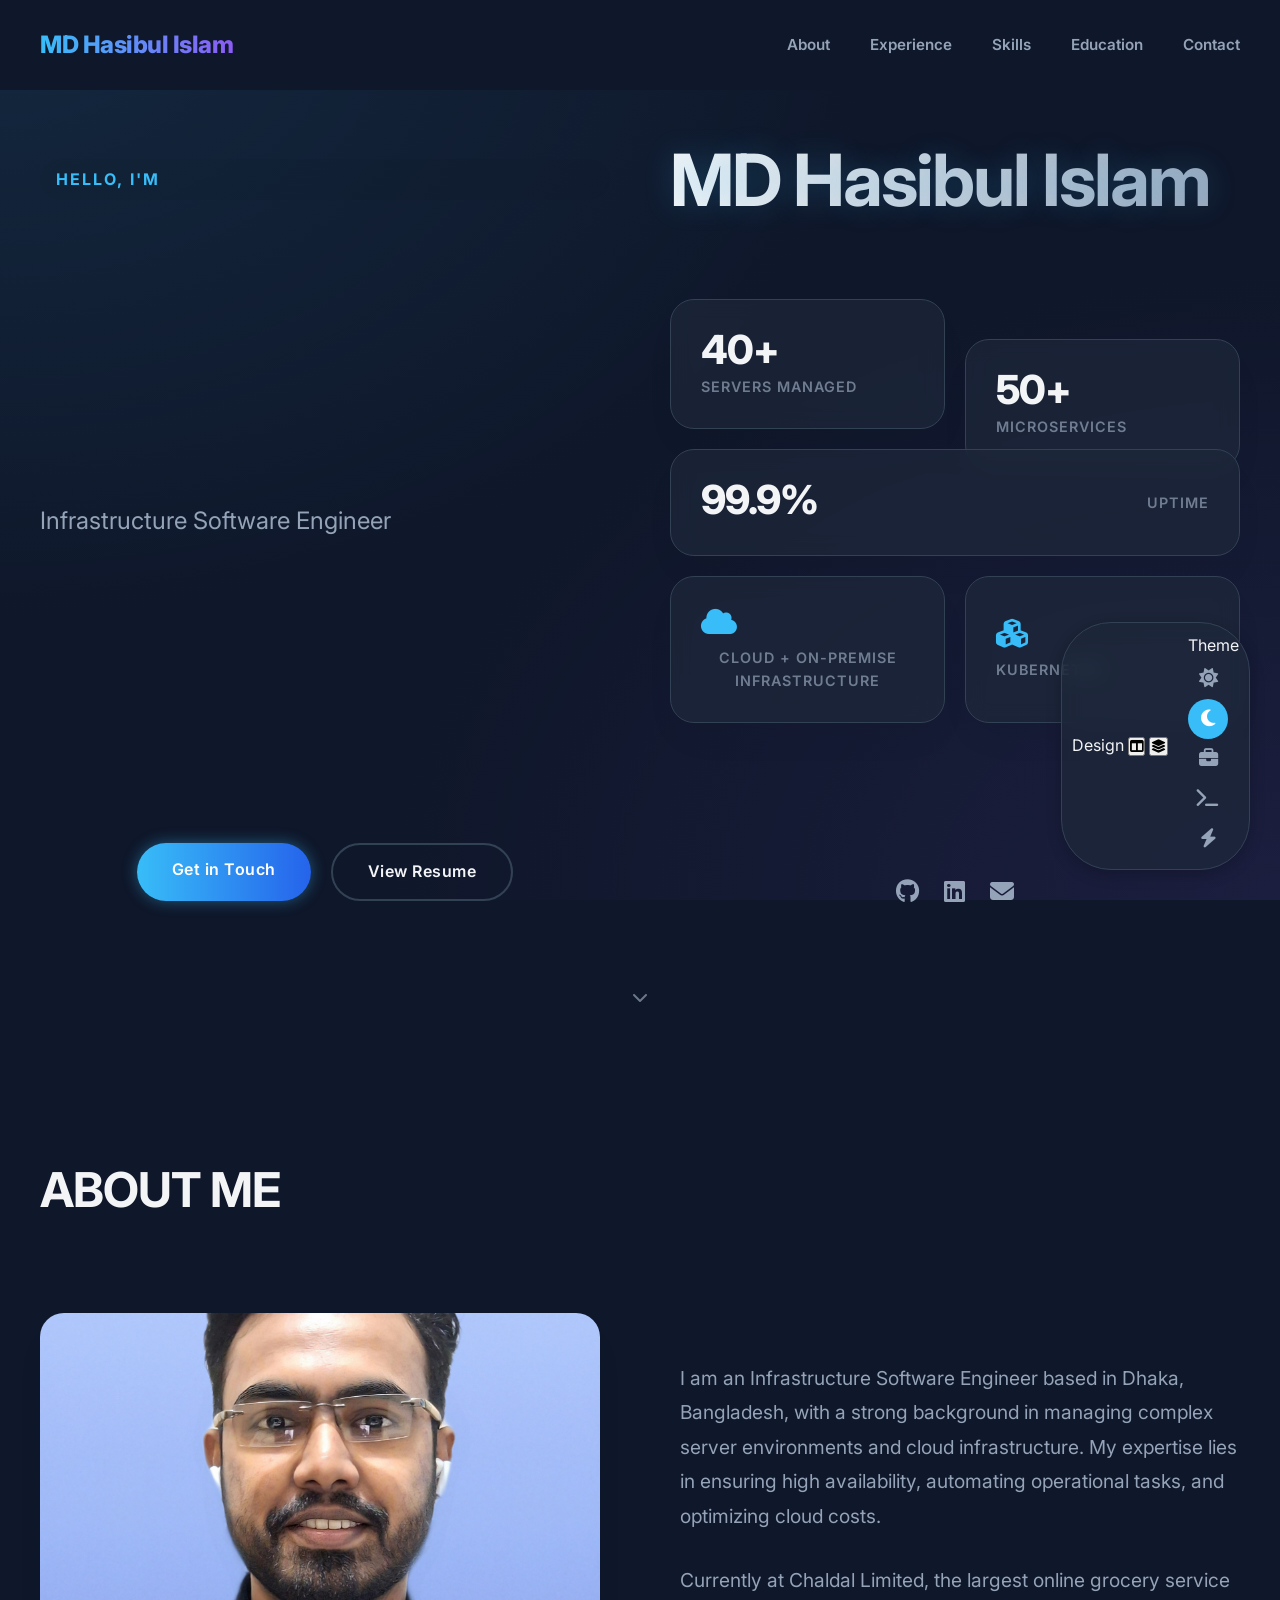
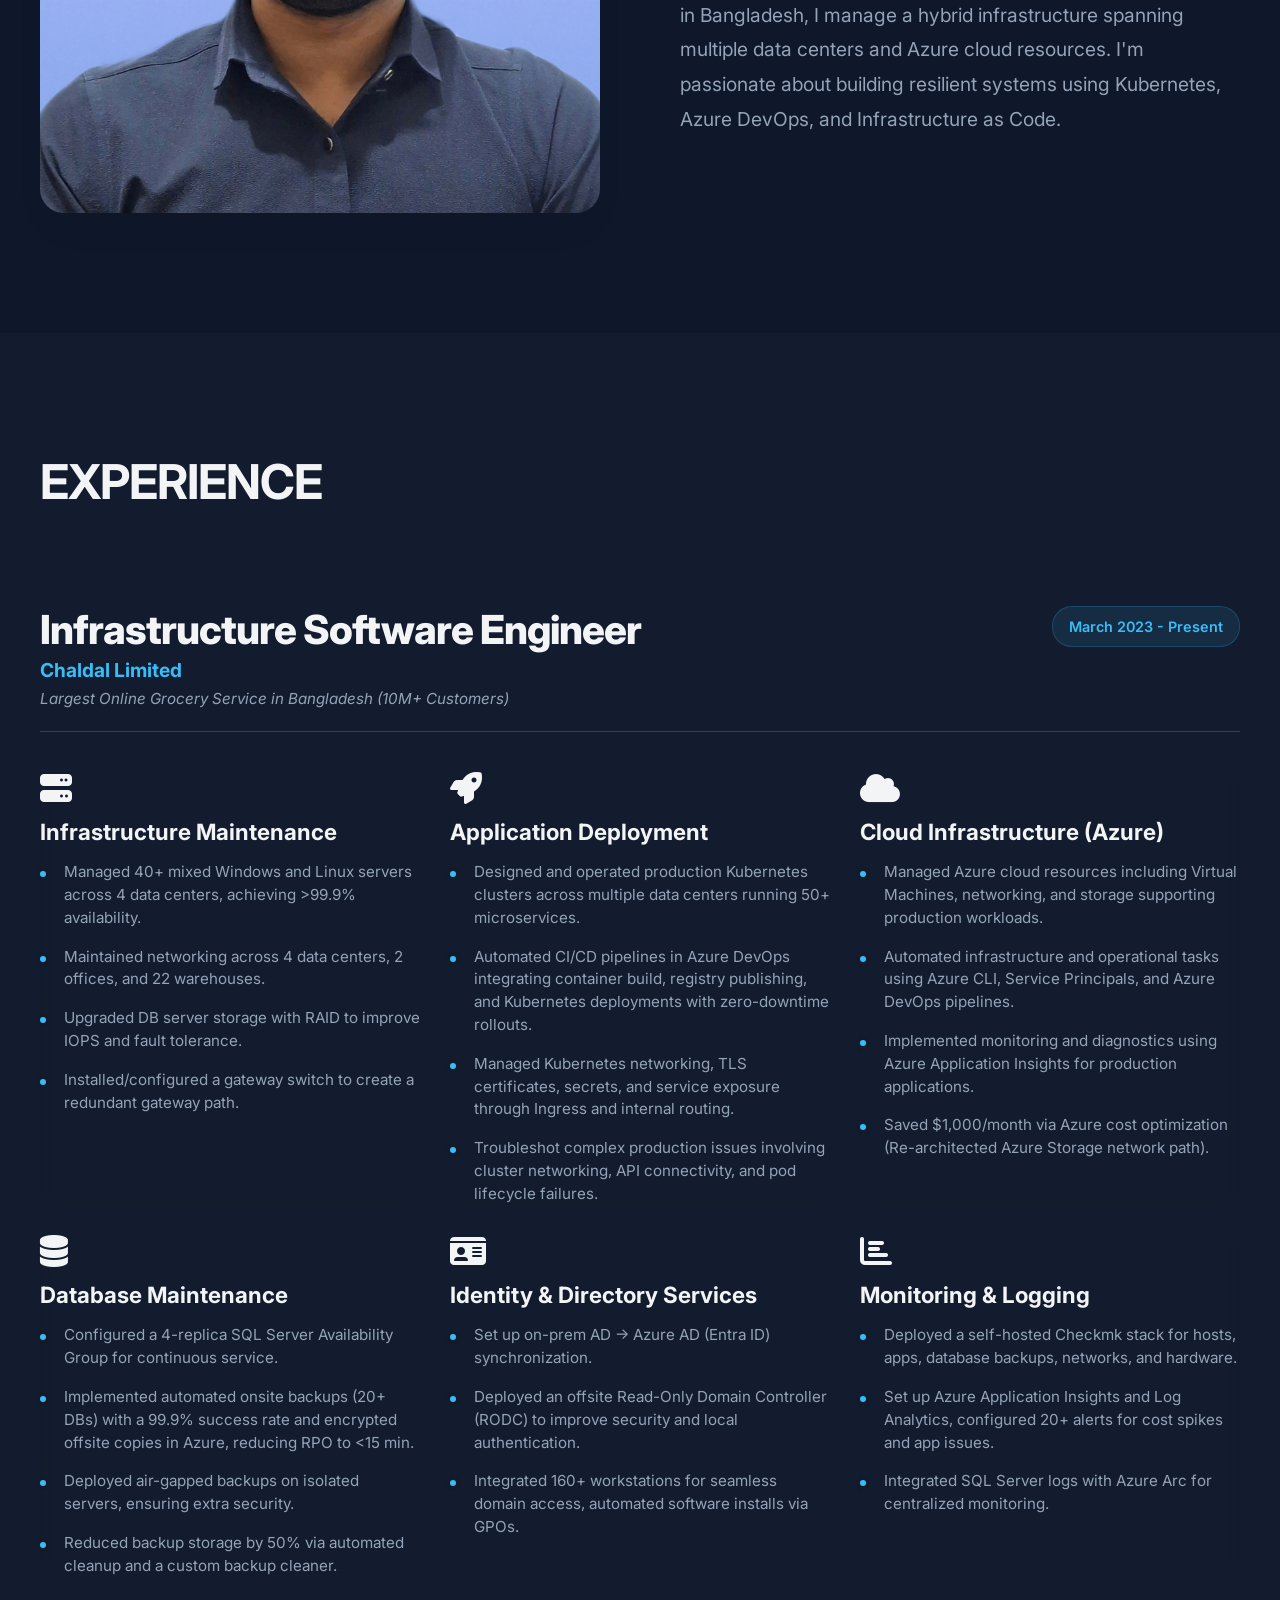
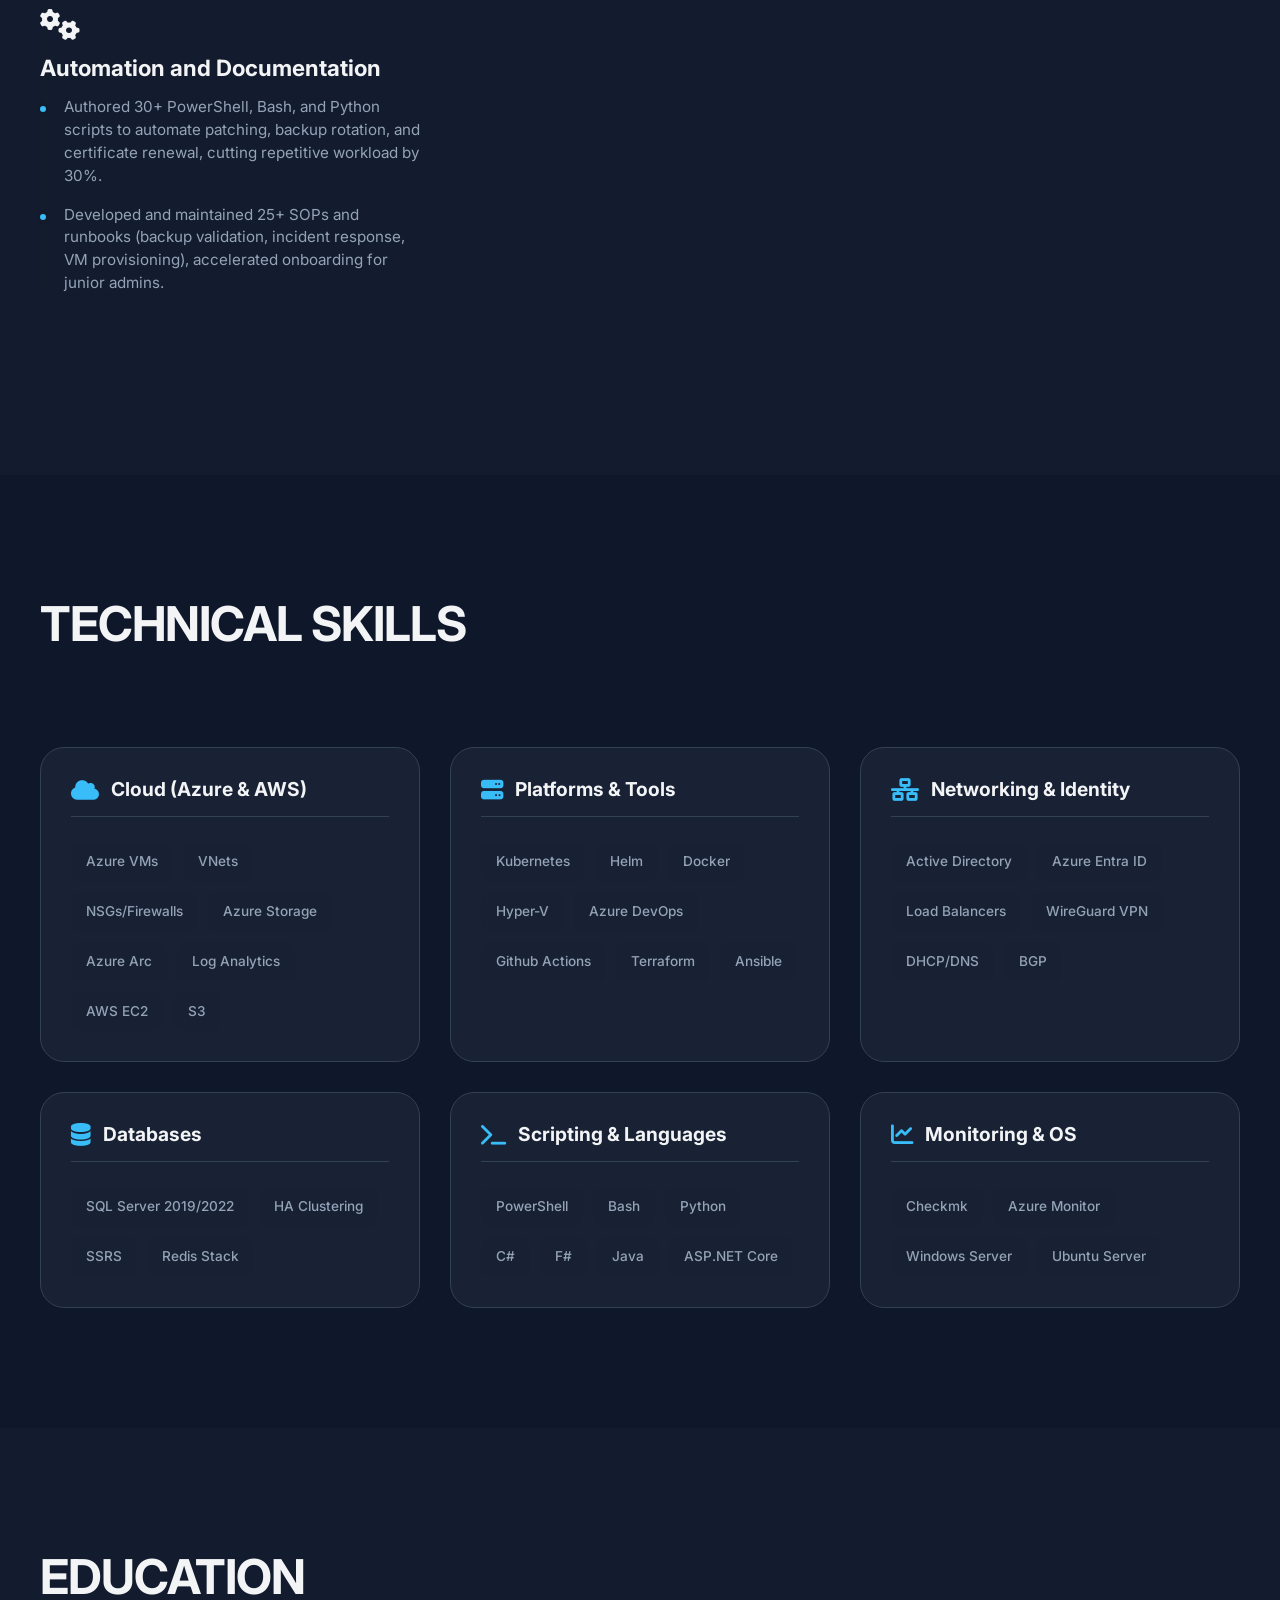
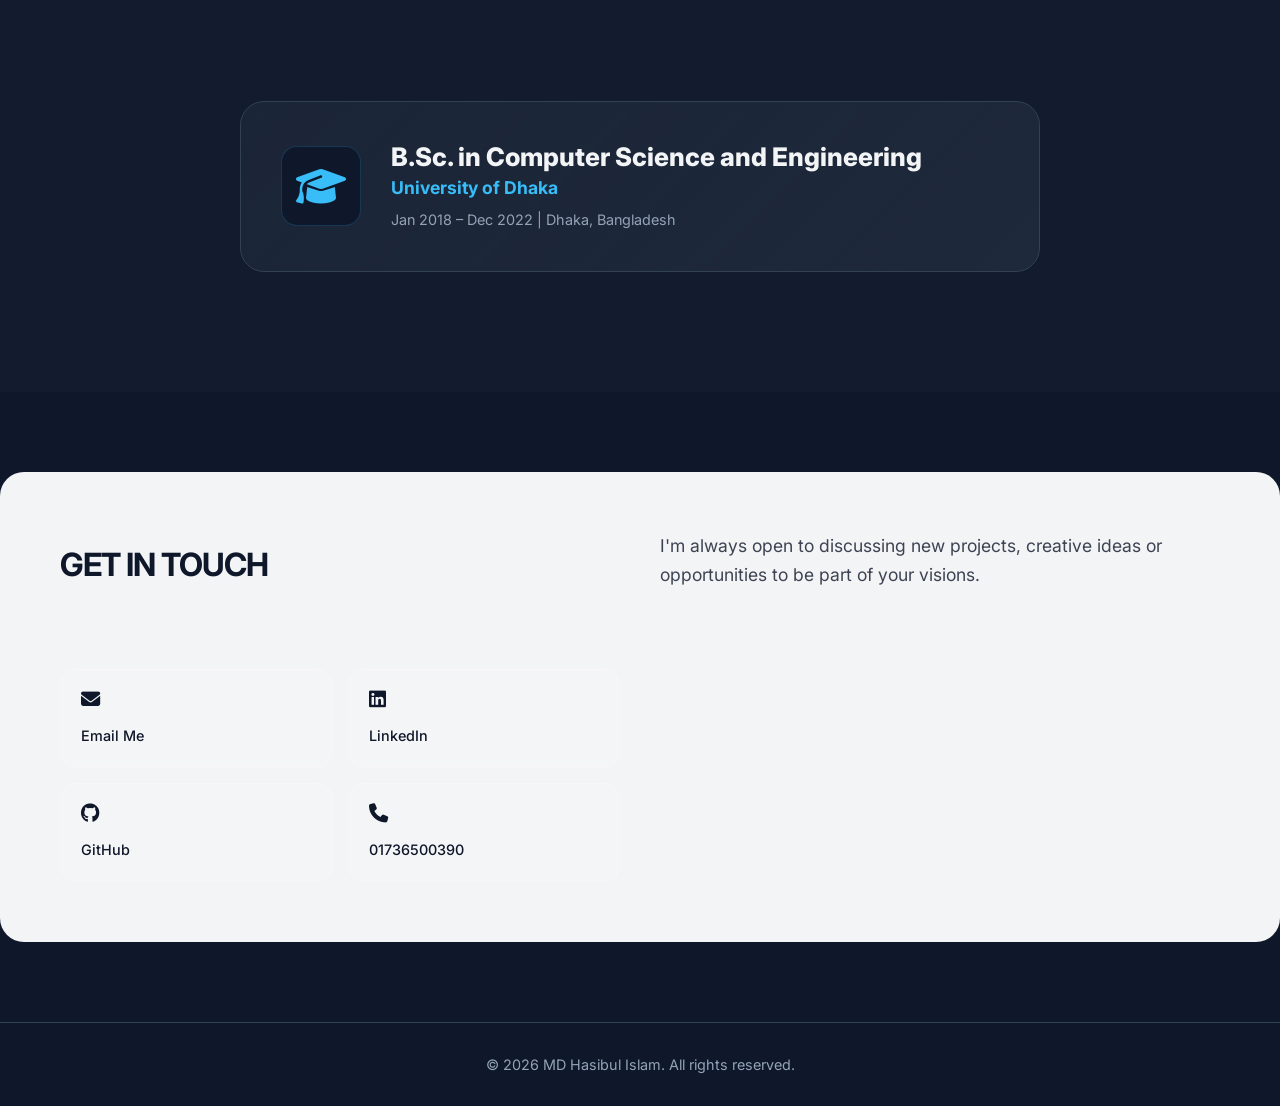
==== commit 5b25499f: "Change default theme and color" ====
--- a/index.html
+++ b/index.html
@@ -4,8 +4,8 @@
     <meta charset="UTF-8">
     <meta name="viewport" content="width=device-width, initial-scale=1.0">
     <title>MD Hasibul Islam | Infrastructure Software Engineer</title>
-    <link rel="stylesheet" id="theme-style" href="theme-creamy.css">
-    <link rel="stylesheet" id="design-style" href="design-standard.css">
+    <link rel="stylesheet" id="theme-style" href="theme-dark.css">
+    <link rel="stylesheet" id="design-style" href="design-split.css">
     <link rel="preconnect" href="https://fonts.googleapis.com">
     <link rel="preconnect" href="https://fonts.gstatic.com" crossorigin>
     <link href="https://fonts.googleapis.com/css2?family=Inter:wght@300;400;500;600;700&display=swap" rel="stylesheet">
@@ -327,20 +327,20 @@
     <div class="theme-switch-wrapper">
         <div class="switch-group">
             <span class="switch-label">Design</span>
-            <button class="design-btn active" data-design="standard" title="Standard Layout">
+            <button class="design-btn" data-design="standard" title="Standard Layout">
                 <i class="fas fa-columns"></i>
             </button>
-            <button class="design-btn" data-design="split" title="Modern SaaS Layout">
+            <button class="design-btn active" data-design="split" title="Modern SaaS Layout">
                 <i class="fas fa-layer-group"></i>
             </button>
         </div>
         <div class="divider"></div>
         <div class="switch-group">
             <span class="switch-label">Theme</span>
-            <button class="theme-btn active" data-theme="creamy" title="Creamy Light">
+            <button class="theme-btn" data-theme="creamy" title="Creamy Light">
                 <i class="fas fa-sun"></i>
             </button>
-            <button class="theme-btn" data-theme="dark" title="Modern Dark">
+            <button class="theme-btn active" data-theme="dark" title="Modern Dark">
                 <i class="fas fa-moon"></i>
             </button>
             <button class="theme-btn" data-theme="corporate" title="Corporate Blue">
--- a/theme-dark.css
+++ b/theme-dark.css
@@ -0,0 +1,851 @@
+:root {
+    --primary-color: #0f172a;
+    --secondary-color: #1e293b;
+    --accent-color: #38bdf8;
+    --accent-hover: #0ea5e9;
+    --text-primary: #f3f4f6;
+    --text-secondary: #94a3b8;
+    --card-bg: rgba(30, 41, 59, 0.7);
+    --bg-color: #0f172a;
+    --bg-alt: #1e293b;
+    --border-color: #334155;
+    --transition: all 0.3s ease;
+}
+
+* {
+    margin: 0;
+    padding: 0;
+    box-sizing: border-box;
+}
+
+html {
+    scroll-behavior: smooth;
+}
+
+body {
+    font-family: 'Inter', sans-serif;
+    background-color: var(--bg-color);
+    color: var(--text-primary);
+    line-height: 1.6;
+    overflow-x: hidden;
+    background-image: 
+        radial-gradient(at 0% 0%, rgba(56, 189, 248, 0.1) 0px, transparent 50%),
+        radial-gradient(at 100% 100%, rgba(139, 92, 246, 0.1) 0px, transparent 50%);
+    background-attachment: fixed;
+}
+
+/* Typography */
+h1, h2, h3, h4, h5, h6 {
+    color: var(--text-primary);
+    font-weight: 700;
+    line-height: 1.2;
+}
+
+a {
+    text-decoration: none;
+    color: inherit;
+    transition: var(--transition);
+}
+
+ul {
+    list-style: none;
+}
+
+.container {
+    max-width: 1200px;
+    margin: 0 auto;
+    padding: 0 20px;
+}
+
+.section {
+    padding: 80px 0;
+}
+
+.section.alt-bg {
+    background-color: rgba(30, 41, 59, 0.3);
+}
+
+.section-title {
+    font-size: 2.5rem;
+    text-align: center;
+    margin-bottom: 60px;
+    position: relative;
+    padding-bottom: 15px;
+    text-transform: uppercase;
+    letter-spacing: 2px;
+}
+
+.section-title::after {
+    content: '';
+    position: absolute;
+    bottom: 0;
+    left: 50%;
+    transform: translateX(-50%);
+    width: 60px;
+    height: 3px;
+    background: linear-gradient(90deg, var(--accent-color), #8b5cf6);
+    border-radius: 2px;
+}
+
+/* Navbar */
+.navbar {
+    position: fixed;
+    top: 0;
+    left: 0;
+    width: 100%;
+    background-color: rgba(15, 23, 42, 0.8);
+    backdrop-filter: blur(12px);
+    z-index: 1000;
+    padding: 20px 0;
+    border-bottom: 1px solid rgba(255, 255, 255, 0.05);
+    transition: var(--transition);
+}
+
+.nav-container {
+    display: flex;
+    justify-content: space-between;
+    align-items: center;
+}
+
+.logo {
+    font-size: 1.5rem;
+    font-weight: 700;
+    color: var(--text-primary);
+    letter-spacing: 1px;
+    background: linear-gradient(to right, var(--accent-color), #8b5cf6);
+    -webkit-background-clip: text;
+    -webkit-text-fill-color: transparent;
+}
+
+.nav-links {
+    display: flex;
+    gap: 30px;
+}
+
+.nav-links a {
+    color: var(--text-secondary);
+    font-weight: 500;
+    font-size: 0.95rem;
+    position: relative;
+}
+
+.nav-links a::after {
+    content: '';
+    position: absolute;
+    bottom: -5px;
+    left: 0;
+    width: 0;
+    height: 2px;
+    background-color: var(--accent-color);
+    transition: width 0.3s ease;
+}
+
+.nav-links a:hover {
+    color: var(--text-primary);
+}
+
+.nav-links a:hover::after {
+    width: 100%;
+}
+
+.hamburger {
+    display: none;
+    cursor: pointer;
+}
+
+.hamburger span {
+    display: block;
+    width: 25px;
+    height: 3px;
+    background-color: var(--text-primary);
+    margin: 5px 0;
+    transition: var(--transition);
+}
+
+/* Hero Section */
+.hero {
+    min-height: 100vh;
+    display: flex;
+    align-items: center;
+    justify-content: center;
+    text-align: center;
+    position: relative;
+    padding-top: 100px;
+    padding-bottom: 50px;
+}
+
+.hero-content {
+    max-width: 1000px;
+    z-index: 1;
+    width: 100%;
+}
+
+.greeting {
+    color: var(--accent-color);
+    font-weight: 600;
+    font-size: 1.2rem;
+    margin-bottom: 15px;
+    letter-spacing: 1px;
+    text-transform: uppercase;
+}
+
+.name {
+    font-size: 4.5rem;
+    margin-bottom: 20px;
+    background: linear-gradient(to right, #f3f4f6, #94a3b8);
+    -webkit-background-clip: text;
+    -webkit-text-fill-color: transparent;
+    text-shadow: 0 0 30px rgba(56, 189, 248, 0.2);
+}
+
+.title {
+    font-size: 2rem;
+    color: var(--text-secondary);
+    margin-bottom: 50px;
+    font-weight: 400;
+}
+
+/* Hero Stats */
+.hero-stats-container {
+    display: grid;
+    grid-template-columns: repeat(auto-fit, minmax(100px, 1fr));
+    gap: 20px;
+    margin-bottom: 60px;
+    width: 100%;
+}
+
+.hero-stat {
+    background-color: rgba(30, 41, 59, 0.4);
+    backdrop-filter: blur(10px);
+    padding: 20px 10px;
+    border-radius: 16px;
+    border: 1px solid rgba(255, 255, 255, 0.05);
+    display: flex;
+    flex-direction: column;
+    align-items: center;
+    justify-content: center;
+    transition: transform 0.3s ease, box-shadow 0.3s ease;
+}
+
+.hero-stat:hover {
+    transform: translateY(-5px);
+    background-color: rgba(30, 41, 59, 0.8);
+    border-color: var(--accent-color);
+    box-shadow: 0 0 20px rgba(56, 189, 248, 0.2);
+}
+
+.stat-icon {
+    font-size: 1.8rem;
+    color: var(--accent-color);
+    margin-bottom: 10px;
+}
+
+.hero-stat .stat-number {
+    font-size: 1.8rem;
+    color: var(--text-primary);
+    font-weight: 700;
+    line-height: 1;
+    margin-bottom: 5px;
+}
+
+.hero-stat .stat-label {
+    color: var(--text-secondary);
+    font-size: 0.85rem;
+    font-weight: 500;
+    text-align: center;
+}
+
+.hero-buttons {
+    display: flex;
+    gap: 20px;
+    justify-content: center;
+    margin-bottom: 40px;
+}
+
+.btn {
+    padding: 14px 35px;
+    border-radius: 30px;
+    font-weight: 600;
+    font-size: 1rem;
+    cursor: pointer;
+    transition: var(--transition);
+    letter-spacing: 0.5px;
+}
+
+.primary-btn {
+    background: linear-gradient(90deg, var(--accent-color), #2563eb);
+    color: white;
+    box-shadow: 0 0 15px rgba(56, 189, 248, 0.4);
+    border: none;
+}
+
+.primary-btn:hover {
+    transform: translateY(-2px);
+    box-shadow: 0 0 25px rgba(56, 189, 248, 0.6);
+}
+
+.secondary-btn {
+    background-color: transparent;
+    border: 2px solid var(--border-color);
+    color: var(--text-primary);
+}
+
+.secondary-btn:hover {
+    border-color: var(--accent-color);
+    color: var(--accent-color);
+    transform: translateY(-2px);
+}
+
+.social-links {
+    display: flex;
+    gap: 25px;
+    justify-content: center;
+}
+
+.social-links a {
+    color: var(--text-secondary);
+    font-size: 1.5rem;
+    transition: all 0.3s ease;
+}
+
+.social-links a:hover {
+    color: var(--accent-color);
+    transform: translateY(-3px) scale(1.1);
+    text-shadow: 0 0 10px rgba(56, 189, 248, 0.5);
+}
+
+.scroll-down {
+    position: absolute;
+    bottom: 30px;
+    left: 50%;
+    transform: translateX(-50%);
+    animation: bounce 2s infinite;
+    color: var(--text-secondary);
+    opacity: 0.7;
+}
+
+@keyframes bounce {
+    0%, 20%, 50%, 80%, 100% {transform: translateY(0) translateX(-50%);}
+    40% {transform: translateY(-10px) translateX(-50%);}
+    60% {transform: translateY(-5px) translateX(-50%);}
+}
+
+/* About Section */
+.about-content {
+    display: flex;
+    flex-direction: column;
+    align-items: center;
+    gap: 50px;
+}
+
+.about-image {
+    width: 220px;
+    height: 220px;
+    border-radius: 30% 70% 70% 30% / 30% 30% 70% 70%;
+    overflow: hidden;
+    border: 2px solid var(--accent-color);
+    box-shadow: 0 0 30px rgba(56, 189, 248, 0.2);
+    flex-shrink: 0;
+    animation: morph 8s ease-in-out infinite;
+}
+
+@keyframes morph {
+    0% { border-radius: 60% 40% 30% 70% / 60% 30% 70% 40%; }
+    50% { border-radius: 30% 60% 70% 40% / 50% 60% 30% 60%; }
+    100% { border-radius: 60% 40% 30% 70% / 60% 30% 70% 40%; }
+}
+
+.about-image img {
+    width: 100%;
+    height: 100%;
+    object-fit: cover;
+}
+
+.about-text {
+    max-width: 800px;
+    text-align: center;
+}
+
+.about-text p {
+    margin-bottom: 20px;
+    color: var(--text-secondary);
+    font-size: 1.1rem;
+    line-height: 1.8;
+}
+
+.about-stats {
+    display: none;
+}
+
+/* Experience Section - Card Style */
+.experience-container {
+    max-width: 1000px;
+    margin: 0 auto;
+    position: relative;
+}
+
+.experience-container::before {
+    content: '';
+    position: absolute;
+    left: 0;
+    top: 0;
+    bottom: 0;
+    width: 2px;
+    background: linear-gradient(to bottom, var(--accent-color), transparent);
+    opacity: 0.3;
+}
+
+.company-card {
+    background-color: transparent;
+    margin-bottom: 60px;
+    padding-left: 30px;
+    position: relative;
+}
+
+.company-card::before {
+    content: '';
+    position: absolute;
+    left: -6px;
+    top: 0;
+    width: 14px;
+    height: 14px;
+    border-radius: 50%;
+    background-color: var(--accent-color);
+    box-shadow: 0 0 10px var(--accent-color);
+}
+
+.company-header-row {
+    display: flex;
+    justify-content: space-between;
+    align-items: flex-start;
+    margin-bottom: 30px;
+    flex-wrap: wrap;
+    gap: 15px;
+}
+
+.company-info h3 {
+    font-size: 1.8rem;
+    margin-bottom: 5px;
+    color: var(--text-primary);
+}
+
+.company-info h4 {
+    font-size: 1.2rem;
+    color: var(--accent-color);
+    margin-bottom: 5px;
+}
+
+.company-desc {
+    color: var(--text-secondary);
+    font-style: italic;
+    font-size: 0.95rem;
+}
+
+.experience-date-badge {
+    background-color: rgba(56, 189, 248, 0.1);
+    color: var(--accent-color);
+    padding: 8px 16px;
+    border-radius: 20px;
+    font-weight: 600;
+    font-size: 0.9rem;
+    white-space: nowrap;
+    border: 1px solid rgba(56, 189, 248, 0.2);
+}
+
+/* Experience Details Grid */
+.experience-details {
+    display: grid;
+    grid-template-columns: repeat(auto-fit, minmax(300px, 1fr));
+    gap: 25px;
+}
+
+.detail-card {
+    background-color: var(--card-bg);
+    padding: 25px;
+    border-radius: 16px;
+    border: 1px solid rgba(255, 255, 255, 0.05);
+    transition: all 0.3s ease;
+    backdrop-filter: blur(5px);
+}
+
+.detail-card:hover {
+    transform: translateY(-5px);
+    border-color: var(--accent-color);
+    box-shadow: 0 0 20px rgba(56, 189, 248, 0.1);
+}
+
+.card-header {
+    display: flex;
+    align-items: center;
+    gap: 12px;
+    margin-bottom: 15px;
+    padding-bottom: 12px;
+    border-bottom: 1px solid rgba(255, 255, 255, 0.05);
+}
+
+.card-header i {
+    font-size: 1.2rem;
+    color: var(--accent-color);
+    background-color: rgba(56, 189, 248, 0.1);
+    padding: 10px;
+    border-radius: 10px;
+}
+
+.card-header h5 {
+    color: var(--text-primary);
+    font-size: 1.05rem;
+    font-weight: 600;
+    margin: 0;
+}
+
+.detail-card ul {
+    list-style: none;
+    margin: 0;
+    color: var(--text-secondary);
+}
+
+.detail-card li {
+    position: relative;
+    padding-left: 20px;
+    margin-bottom: 10px;
+    font-size: 0.95rem;
+    line-height: 1.5;
+}
+
+.detail-card li::before {
+    content: '›';
+    color: var(--accent-color);
+    font-weight: bold;
+    position: absolute;
+    left: 0;
+    top: -2px;
+    font-size: 1.2rem;
+}
+
+.detail-card li:last-child {
+    margin-bottom: 0;
+}
+
+/* Skills Section */
+.skills-grid {
+    display: grid;
+    grid-template-columns: repeat(auto-fit, minmax(300px, 1fr));
+    gap: 30px;
+}
+
+.skill-category {
+    background-color: var(--card-bg);
+    padding: 30px;
+    border-radius: 16px;
+    border: 1px solid var(--border-color);
+    transition: var(--transition);
+    backdrop-filter: blur(5px);
+}
+
+.skill-category:hover {
+    border-color: var(--accent-color);
+    transform: translateY(-5px);
+    box-shadow: 0 0 20px rgba(56, 189, 248, 0.1);
+}
+
+.skill-category h3 {
+    margin-bottom: 20px;
+    font-size: 1.2rem;
+    display: flex;
+    align-items: center;
+    gap: 10px;
+    color: var(--text-primary);
+}
+
+.skill-category h3 i {
+    color: var(--accent-color);
+}
+
+.tags {
+    display: flex;
+    flex-wrap: wrap;
+    gap: 10px;
+}
+
+.tags span {
+    background-color: rgba(30, 41, 59, 0.5);
+    padding: 8px 14px;
+    border-radius: 8px;
+    font-size: 0.9rem;
+    color: var(--text-secondary);
+    border: 1px solid var(--border-color);
+    transition: var(--transition);
+}
+
+.tags span:hover {
+    background-color: rgba(56, 189, 248, 0.1);
+    color: var(--accent-color);
+    border-color: var(--accent-color);
+    transform: scale(1.05);
+}
+
+/* Education Section */
+.education-card {
+    background-color: var(--card-bg);
+    padding: 40px;
+    border-radius: 16px;
+    border: 1px solid var(--border-color);
+    display: flex;
+    align-items: center;
+    gap: 30px;
+    max-width: 800px;
+    margin: 0 auto;
+    transition: var(--transition);
+    backdrop-filter: blur(5px);
+}
+
+.education-card:hover {
+    border-color: var(--accent-color);
+    transform: translateY(-5px);
+    box-shadow: 0 0 20px rgba(56, 189, 248, 0.1);
+}
+
+.edu-icon {
+    font-size: 3rem;
+    color: var(--accent-color);
+    background-color: rgba(56, 189, 248, 0.1);
+    width: 80px;
+    height: 80px;
+    display: flex;
+    align-items: center;
+    justify-content: center;
+    border-radius: 50%;
+    border: 1px solid rgba(56, 189, 248, 0.2);
+}
+
+.edu-details h3 {
+    font-size: 1.3rem;
+    margin-bottom: 5px;
+    color: var(--text-primary);
+}
+
+.edu-details h4 {
+    color: var(--accent-color);
+    margin-bottom: 10px;
+    font-size: 1.1rem;
+}
+
+.edu-date {
+    color: var(--text-secondary);
+    font-size: 0.9rem;
+}
+
+/* Contact Section */
+.contact-container {
+    text-align: center;
+    max-width: 800px;
+}
+
+.contact-text {
+    color: var(--text-secondary);
+    margin-bottom: 40px;
+    font-size: 1.1rem;
+}
+
+.contact-links {
+    display: flex;
+    justify-content: center;
+    gap: 30px;
+    flex-wrap: wrap;
+}
+
+.contact-box {
+    background-color: var(--card-bg);
+    padding: 30px;
+    border-radius: 16px;
+    border: 1px solid var(--border-color);
+    min-width: 160px;
+    display: flex;
+    flex-direction: column;
+    align-items: center;
+    gap: 15px;
+    transition: var(--transition);
+    backdrop-filter: blur(5px);
+}
+
+.contact-box:hover {
+    border-color: var(--accent-color);
+    transform: translateY(-5px);
+    background-color: rgba(56, 189, 248, 0.05);
+    box-shadow: 0 0 20px rgba(56, 189, 248, 0.1);
+}
+
+.contact-box i {
+    font-size: 2rem;
+    color: var(--accent-color);
+}
+
+.contact-box span {
+    font-weight: 500;
+    color: var(--text-primary);
+}
+
+/* Footer */
+footer {
+    padding: 30px 0;
+    text-align: center;
+    border-top: 1px solid var(--border-color);
+    color: var(--text-secondary);
+    font-size: 0.9rem;
+    background-color: var(--bg-color);
+}
+
+/* Theme Switcher */
+.theme-switch-wrapper {
+    position: fixed;
+    bottom: 30px;
+    right: 30px;
+    z-index: 1001;
+    background-color: var(--card-bg);
+    padding: 10px;
+    border-radius: 50px;
+    border: 1px solid var(--border-color);
+    box-shadow: 0 5px 15px rgba(0,0,0,0.2);
+    display: flex;
+    align-items: center;
+    gap: 10px;
+    backdrop-filter: blur(10px);
+}
+
+.theme-btn {
+    width: 40px;
+    height: 40px;
+    border-radius: 50%;
+    border: none;
+    cursor: pointer;
+    display: flex;
+    align-items: center;
+    justify-content: center;
+    font-size: 1.2rem;
+    transition: all 0.3s ease;
+    color: var(--text-secondary);
+    background: transparent;
+}
+
+.theme-btn:hover {
+    background-color: rgba(255,255,255,0.1);
+    color: var(--text-primary);
+}
+
+.theme-btn.active {
+    background-color: var(--accent-color);
+    color: white;
+}
+
+/* Responsive Design */
+@media (max-width: 768px) {
+    .section-title {
+        font-size: 2rem;
+    }
+
+    .name {
+        font-size: 2.5rem;
+    }
+
+    .title {
+        font-size: 1.5rem;
+    }
+
+    .nav-links {
+        display: none;
+        position: absolute;
+        top: 100%;
+        left: 0;
+        width: 100%;
+        background-color: var(--bg-color);
+        flex-direction: column;
+        padding: 20px;
+        text-align: center;
+        border-bottom: 1px solid var(--border-color);
+    }
+
+    .nav-links.active {
+        display: flex;
+    }
+
+    .hamburger {
+        display: block;
+    }
+
+    .about-content {
+        grid-template-columns: 1fr;
+    }
+
+    .education-card {
+        flex-direction: column;
+        text-align: center;
+    }
+
+    .hero-buttons {
+        flex-direction: column;
+    }
+    
+    .company-header-row {
+        flex-direction: column;
+    }
+    
+    .experience-date-badge {
+        align-self: flex-start;
+    }
+
+    .hero-stats-container {
+        grid-template-columns: repeat(2, 1fr);
+    }
+    
+    .experience-container::before {
+        left: 0;
+    }
+    
+    .company-card {
+        padding-left: 20px;
+    }
+}
+
+@media (max-width: 480px) {
+    .hero-stats-container {
+        grid-template-columns: 1fr;
+    }
+}
+
+/* Animation classes */
+.hidden {
+    opacity: 0;
+    transform: translateY(20px);
+    transition: all 0.6s ease-out;
+}
+
+.fade-in {
+    opacity: 1;
+    transform: translateY(0);
+}
+
+/* Hamburger Animation */
+.hamburger.active span:nth-child(1) {
+    transform: rotate(45deg) translate(5px, 5px);
+}
+
+.hamburger.active span:nth-child(2) {
+    opacity: 0;
+}
+
+.hamburger.active span:nth-child(3) {
+    transform: rotate(-45deg) translate(7px, -6px);
+}
+
+/* Responsive adjustments for About */
+@media (min-width: 768px) {
+    .about-content {
+        flex-direction: row;
+        text-align: left;
+        align-items: flex-start;
+    }
+
+    .about-text {
+        text-align: left;
+    }
+}
--- a/design-split.css
+++ b/design-split.css
@@ -0,0 +1,509 @@
+/* Modern SaaS / Fintech Design Layout */
+/* Inspired by the provided Finpay image */
+
+:root {
+    --border-radius-lg: 24px;
+    --border-radius-md: 16px;
+    --border-radius-sm: 8px;
+    --shadow-soft: 0 20px 40px -10px rgba(0,0,0,0.05);
+    --shadow-hover: 0 30px 60px -12px rgba(0,0,0,0.1);
+}
+
+body {
+    font-family: 'Inter', system-ui, -apple-system, sans-serif;
+    line-height: 1.6;
+}
+
+.container {
+    max-width: 1280px;
+    padding: 0 40px;
+}
+
+/* Navbar - Clean Top Bar */
+.navbar {
+    height: 90px;
+    background-color: var(--bg-color); /* Match theme bg */
+    border-bottom: none;
+    padding: 0;
+}
+
+.nav-container {
+    height: 100%;
+}
+
+.logo {
+    font-size: 1.5rem;
+    font-weight: 800;
+    letter-spacing: -0.5px;
+}
+
+.nav-links {
+    gap: 40px;
+}
+
+.nav-links a {
+    font-weight: 600;
+    font-size: 0.95rem;
+}
+
+/* Hero Section - Split Grid */
+.hero {
+    padding-top: 140px;
+    padding-bottom: 100px;
+    text-align: left;
+    min-height: auto; /* Allow content to dictate height */
+    overflow: visible; /* Allow floating elements */
+}
+
+.hero-content {
+    display: grid;
+    grid-template-columns: 1fr 1fr;
+    gap: 60px;
+    align-items: center;
+    max-width: 1280px;
+}
+
+.greeting {
+    font-size: 1rem;
+    font-weight: 700;
+    text-transform: uppercase;
+    letter-spacing: 2px;
+    margin-bottom: 20px;
+    display: inline-block;
+    padding: 8px 16px;
+    background-color: rgba(0,0,0,0.03); /* Subtle badge bg */
+    border-radius: 30px;
+}
+
+.name {
+    font-size: 4.5rem;
+    line-height: 1.1;
+    letter-spacing: -2px;
+    margin-bottom: 20px;
+}
+
+.title {
+    font-size: 1.5rem;
+    font-weight: 400;
+    margin-bottom: 40px;
+    max-width: 90%;
+    line-height: 1.5;
+}
+
+/* Hero Stats - Floating Cards Style */
+.hero-stats-container {
+    display: grid;
+    grid-template-columns: repeat(2, 1fr);
+    gap: 20px;
+    position: relative;
+}
+
+/* Create the floating card effect */
+.hero-stat {
+    background-color: var(--card-bg);
+    padding: 30px;
+    border-radius: var(--border-radius-lg);
+    box-shadow: var(--shadow-soft);
+    border: 1px solid var(--border-color);
+    align-items: flex-start;
+    text-align: left;
+    transition: transform 0.3s ease, box-shadow 0.3s ease;
+}
+
+.hero-stat:hover {
+    transform: translateY(-10px);
+    box-shadow: var(--shadow-hover);
+}
+
+/* Stagger the cards for visual interest */
+.hero-stat:nth-child(2) {
+    transform: translateY(40px);
+}
+.hero-stat:nth-child(2):hover {
+    transform: translateY(30px);
+}
+
+.hero-stat:nth-child(3) {
+    grid-column: span 2;
+    display: flex;
+    flex-direction: row;
+    justify-content: space-between;
+    align-items: center;
+}
+
+.hero-stat .stat-number {
+    font-size: 2.5rem;
+    font-weight: 800;
+    letter-spacing: -1px;
+}
+
+.hero-stat .stat-label {
+    font-size: 0.9rem;
+    font-weight: 600;
+    text-transform: uppercase;
+    letter-spacing: 1px;
+    opacity: 0.7;
+}
+
+/* Section Styling */
+.section {
+    padding: 120px 0;
+}
+
+.section-title {
+    font-size: 3rem;
+    text-align: left;
+    margin-bottom: 80px;
+    letter-spacing: -1px;
+}
+
+.section-title::after {
+    display: none; /* Remove underline */
+}
+
+/* About Section - Clean Layout */
+.about-content {
+    display: grid;
+    grid-template-columns: 1fr 1fr;
+    gap: 80px;
+    align-items: center;
+}
+
+.about-image {
+    width: 100%;
+    height: 500px;
+    border-radius: var(--border-radius-lg);
+    border: none;
+    box-shadow: var(--shadow-soft);
+}
+
+.about-text {
+    text-align: left;
+}
+
+.about-text p {
+    font-size: 1.2rem;
+    margin-bottom: 30px;
+}
+
+/* Experience Section - Grid Cards */
+.experience-container {
+    max-width: 100%;
+}
+
+.experience-container::before {
+    display: none; /* Remove timeline line */
+}
+
+.company-card {
+    background-color: transparent;
+    padding: 0;
+    border: none;
+    margin-bottom: 60px;
+}
+
+.company-card::before {
+    display: none; /* Remove timeline dot */
+}
+
+.company-header-row {
+    margin-bottom: 40px;
+    border-bottom: 1px solid var(--border-color);
+    padding-bottom: 20px;
+}
+
+.company-info h3 {
+    font-size: 2.5rem;
+    font-weight: 800;
+    letter-spacing: -1px;
+}
+
+.experience-details {
+    display: grid;
+    grid-template-columns: repeat(3, 1fr);
+    gap: 30px;
+}
+
+.detail-card {
+    background-color: transparent;
+    border-radius: 0;
+    padding: 0;
+    border: none;
+    box-shadow: none;
+    transition: all 0.3s ease;
+}
+
+.detail-card:hover {
+    transform: translateY(-5px);
+    box-shadow: none;
+}
+
+.card-header {
+    border-bottom: none;
+    margin-bottom: 15px;
+    padding-bottom: 0;
+    display: flex;
+    flex-direction: column;
+    align-items: flex-start;
+    gap: 15px;
+}
+
+.card-header i {
+    font-size: 2rem;
+    background-color: transparent;
+    padding: 0;
+    margin-right: 0;
+    color: var(--text-primary);
+}
+
+.card-header h5 {
+    font-size: 1.4rem;
+    font-weight: 700;
+    color: var(--text-primary);
+}
+
+.detail-card ul {
+    color: var(--text-secondary);
+    font-size: 0.95rem;
+    line-height: 1.6;
+}
+
+.detail-card li {
+    padding-left: 24px;
+    margin-bottom: 16px;
+    position: relative;
+}
+
+.detail-card li::before {
+    display: block;
+    content: '';
+    position: absolute;
+    left: 0;
+    top: 10px;
+    width: 6px;
+    height: 6px;
+    border-radius: 50%;
+    background-color: var(--accent-color);
+    box-shadow: 0 0 0 4px rgba(0,0,0,0.05); /* Subtle ring effect */
+}
+
+/* Skills Section - 3 Column Feature Grid */
+.skills-grid {
+    grid-template-columns: repeat(3, 1fr);
+    gap: 30px;
+}
+
+.skill-category {
+    padding: 30px;
+    border-radius: var(--border-radius-lg);
+    border: 1px solid var(--border-color);
+    background-color: var(--card-bg); /* Restore card background */
+    height: 100%;
+    transition: transform 0.3s ease, box-shadow 0.3s ease;
+}
+
+.skill-category:hover {
+    transform: translateY(-5px);
+    box-shadow: var(--shadow-soft);
+    border-color: var(--accent-color);
+}
+
+.skill-category h3 {
+    font-size: 1.2rem;
+    margin-bottom: 25px;
+    display: flex;
+    align-items: center;
+    gap: 12px;
+    border-bottom: 1px solid var(--border-color);
+    padding-bottom: 15px;
+}
+
+.skill-category h3 i {
+    font-size: 1.4rem;
+    color: var(--accent-color); /* Use accent color for icons */
+}
+
+.tags {
+    display: flex;
+    flex-wrap: wrap;
+    gap: 10px;
+}
+
+.tags span {
+    display: inline-block;
+    padding: 8px 14px;
+    border-radius: 8px;
+    font-weight: 500;
+    background-color: rgba(0,0,0,0.03);
+    border: 1px solid transparent;
+    color: var(--text-secondary);
+    font-size: 0.85rem;
+    margin-bottom: 0;
+    transition: all 0.2s ease;
+}
+
+.tags span:hover {
+    background-color: var(--card-bg);
+    color: var(--accent-color);
+    border-color: var(--accent-color);
+    transform: translateY(-2px);
+    box-shadow: 0 4px 10px rgba(0,0,0,0.05);
+}
+
+/* Responsive Adjustments for new grid */
+@media (max-width: 1024px) {
+    .experience-details {
+        grid-template-columns: repeat(2, 1fr);
+    }
+}
+
+@media (max-width: 768px) {
+    .experience-details {
+        grid-template-columns: 1fr;
+    }
+}
+
+/* Education Section - Big Banner */
+.education-card {
+    display: grid;
+    grid-template-columns: auto 1fr;
+    gap: 30px;
+    padding: 40px;
+    border-radius: var(--border-radius-lg);
+    background: linear-gradient(135deg, var(--card-bg) 0%, var(--bg-alt) 100%);
+    border: 1px solid var(--border-color);
+}
+
+.edu-icon {
+    width: 80px;
+    height: 80px;
+    font-size: 2.5rem;
+    background-color: var(--bg-color);
+    border-radius: var(--border-radius-md);
+}
+
+.edu-details h3 {
+    font-size: 1.6rem;
+    font-weight: 800;
+}
+
+/* Contact Section - Dark Block Style */
+#contact {
+    padding: 80px 0;
+}
+
+.contact-container {
+    background-color: var(--text-primary); /* Invert colors */
+    color: var(--bg-color);
+    padding: 60px;
+    border-radius: var(--border-radius-lg);
+    max-width: 100%;
+    text-align: left;
+    display: grid;
+    grid-template-columns: 1fr 1fr;
+    gap: 40px;
+    align-items: center;
+}
+
+.contact-container .section-title {
+    color: var(--bg-color);
+    margin-bottom: 15px;
+    font-size: 2rem;
+}
+
+.contact-container .section-title::after {
+    display: none;
+}
+
+.contact-text {
+    color: var(--bg-color);
+    opacity: 0.8;
+    font-size: 1.1rem;
+}
+
+.contact-links {
+    display: grid;
+    grid-template-columns: 1fr 1fr;
+    gap: 15px;
+}
+
+.contact-box {
+    background-color: rgba(255,255,255,0.1);
+    border: 1px solid rgba(255,255,255,0.2);
+    color: var(--bg-color);
+    padding: 20px;
+    border-radius: var(--border-radius-md);
+    align-items: flex-start;
+}
+
+.contact-box span {
+    color: var(--bg-color);
+    font-size: 0.9rem;
+}
+
+.contact-box i {
+    color: var(--bg-color);
+    font-size: 1.2rem;
+}
+
+.contact-box:hover {
+    background-color: rgba(255,255,255,0.2);
+    transform: none;
+}
+
+/* Responsive Adjustments */
+@media (max-width: 1024px) {
+    .hero-content {
+        grid-template-columns: 1fr;
+        text-align: center;
+    }
+    
+    .hero-stats-container {
+        grid-column: 1; /* Reset grid column */
+        grid-row: auto; /* Reset grid row */
+        margin-top: 40px;
+    }
+
+    /* Reset text alignment for center layout */
+    .greeting, 
+    .name, 
+    .title, 
+    .hero-buttons, 
+    .social-links {
+        grid-column: 1;
+        justify-self: center;
+    }
+    
+    .about-content {
+        grid-template-columns: 1fr;
+    }
+    
+    .experience-details {
+        grid-template-columns: repeat(2, 1fr);
+    }
+    
+    .contact-container {
+        grid-template-columns: 1fr;
+        padding: 30px;
+    }
+}
+
+@media (max-width: 768px) {
+    .name {
+        font-size: 2.5rem;
+    }
+    
+    .skills-grid {
+        grid-template-columns: 1fr;
+    }
+    
+    .experience-details {
+        grid-template-columns: 1fr;
+    }
+    
+    .education-card {
+        grid-template-columns: 1fr;
+        text-align: center;
+        justify-items: center;
+    }
+}
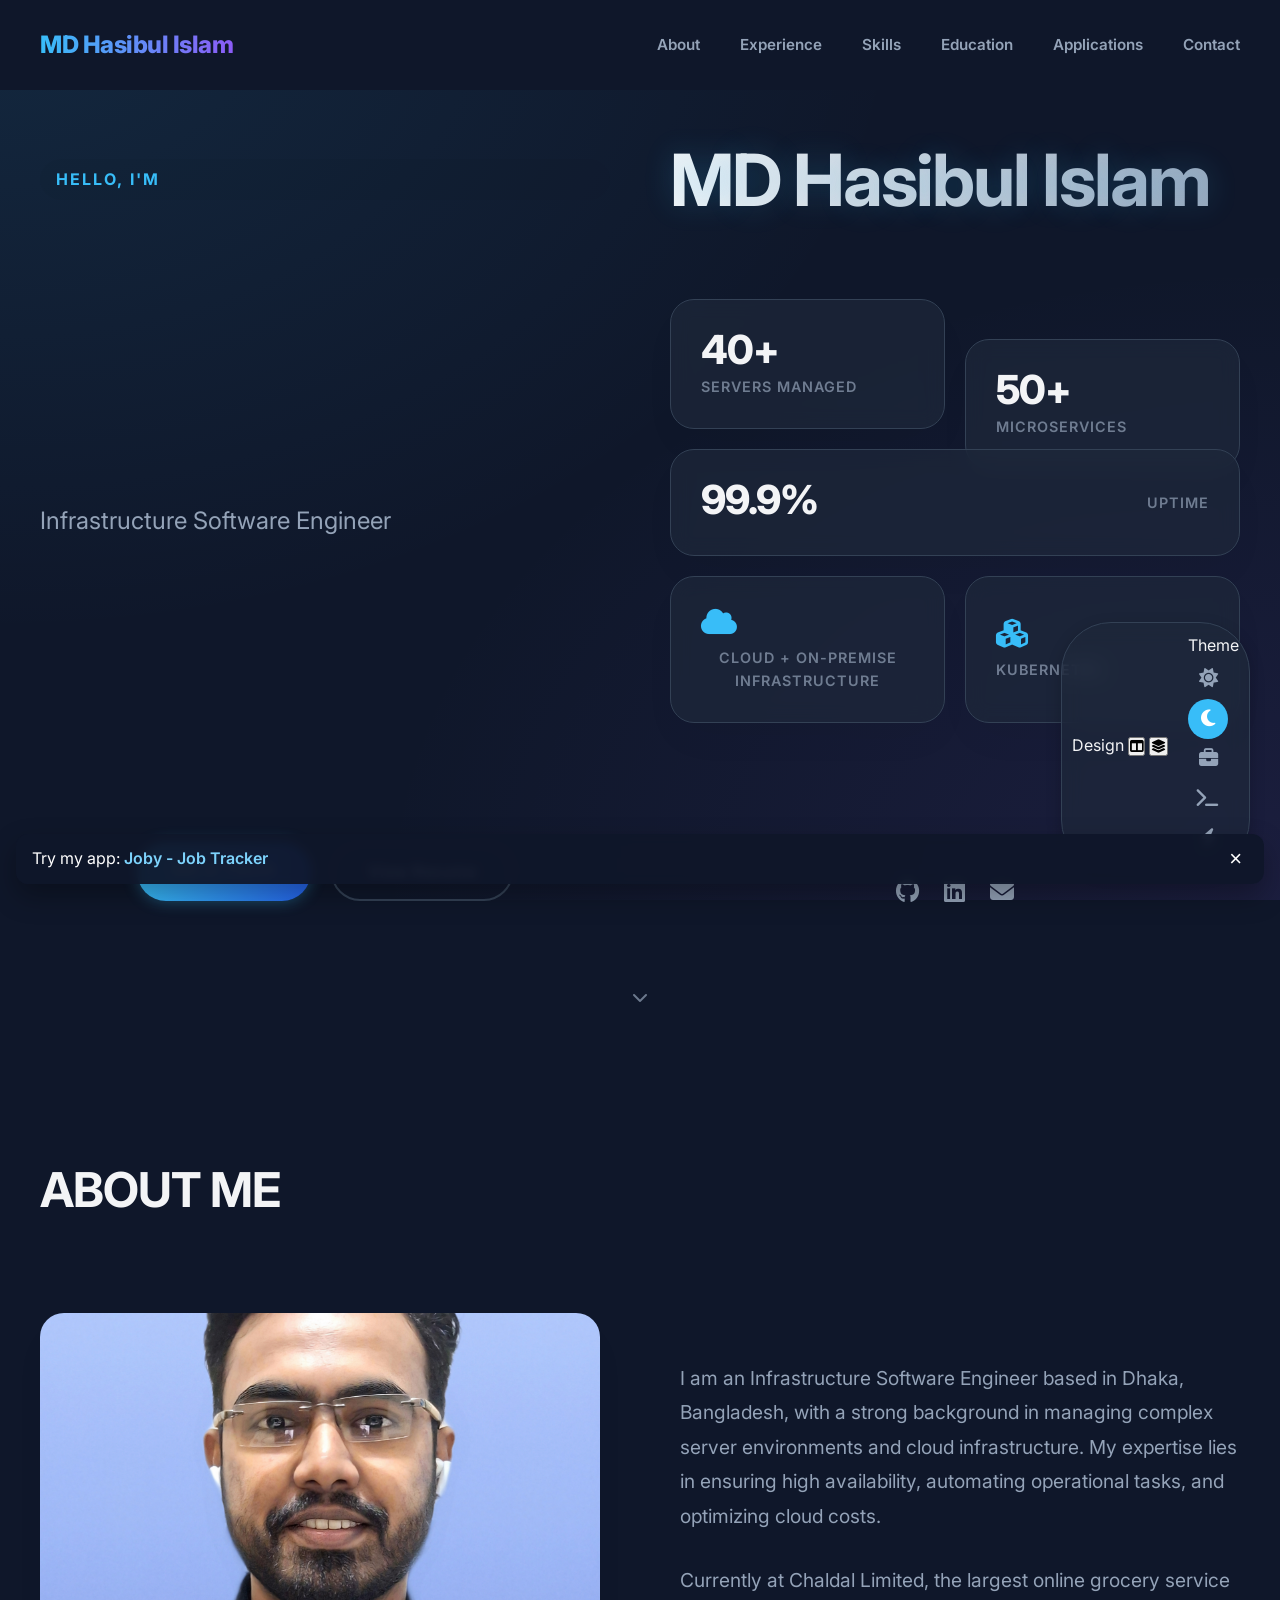
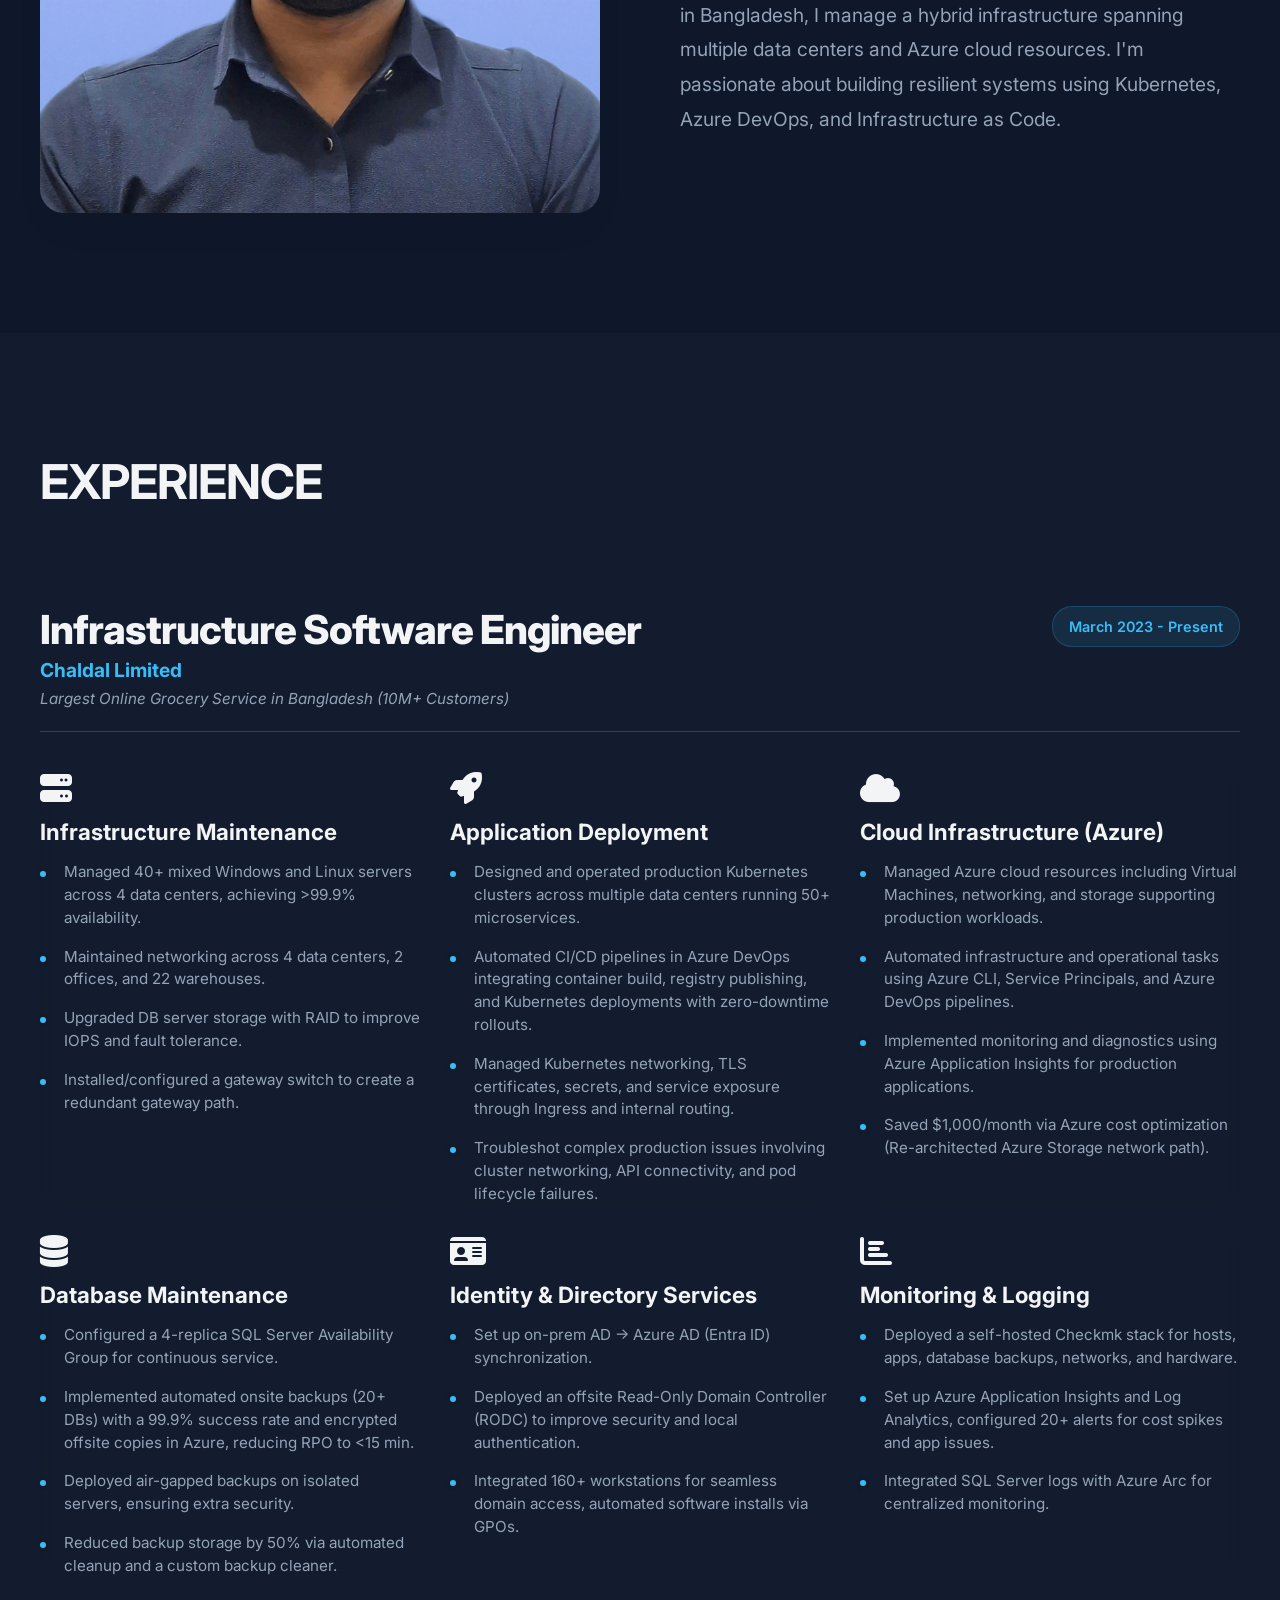
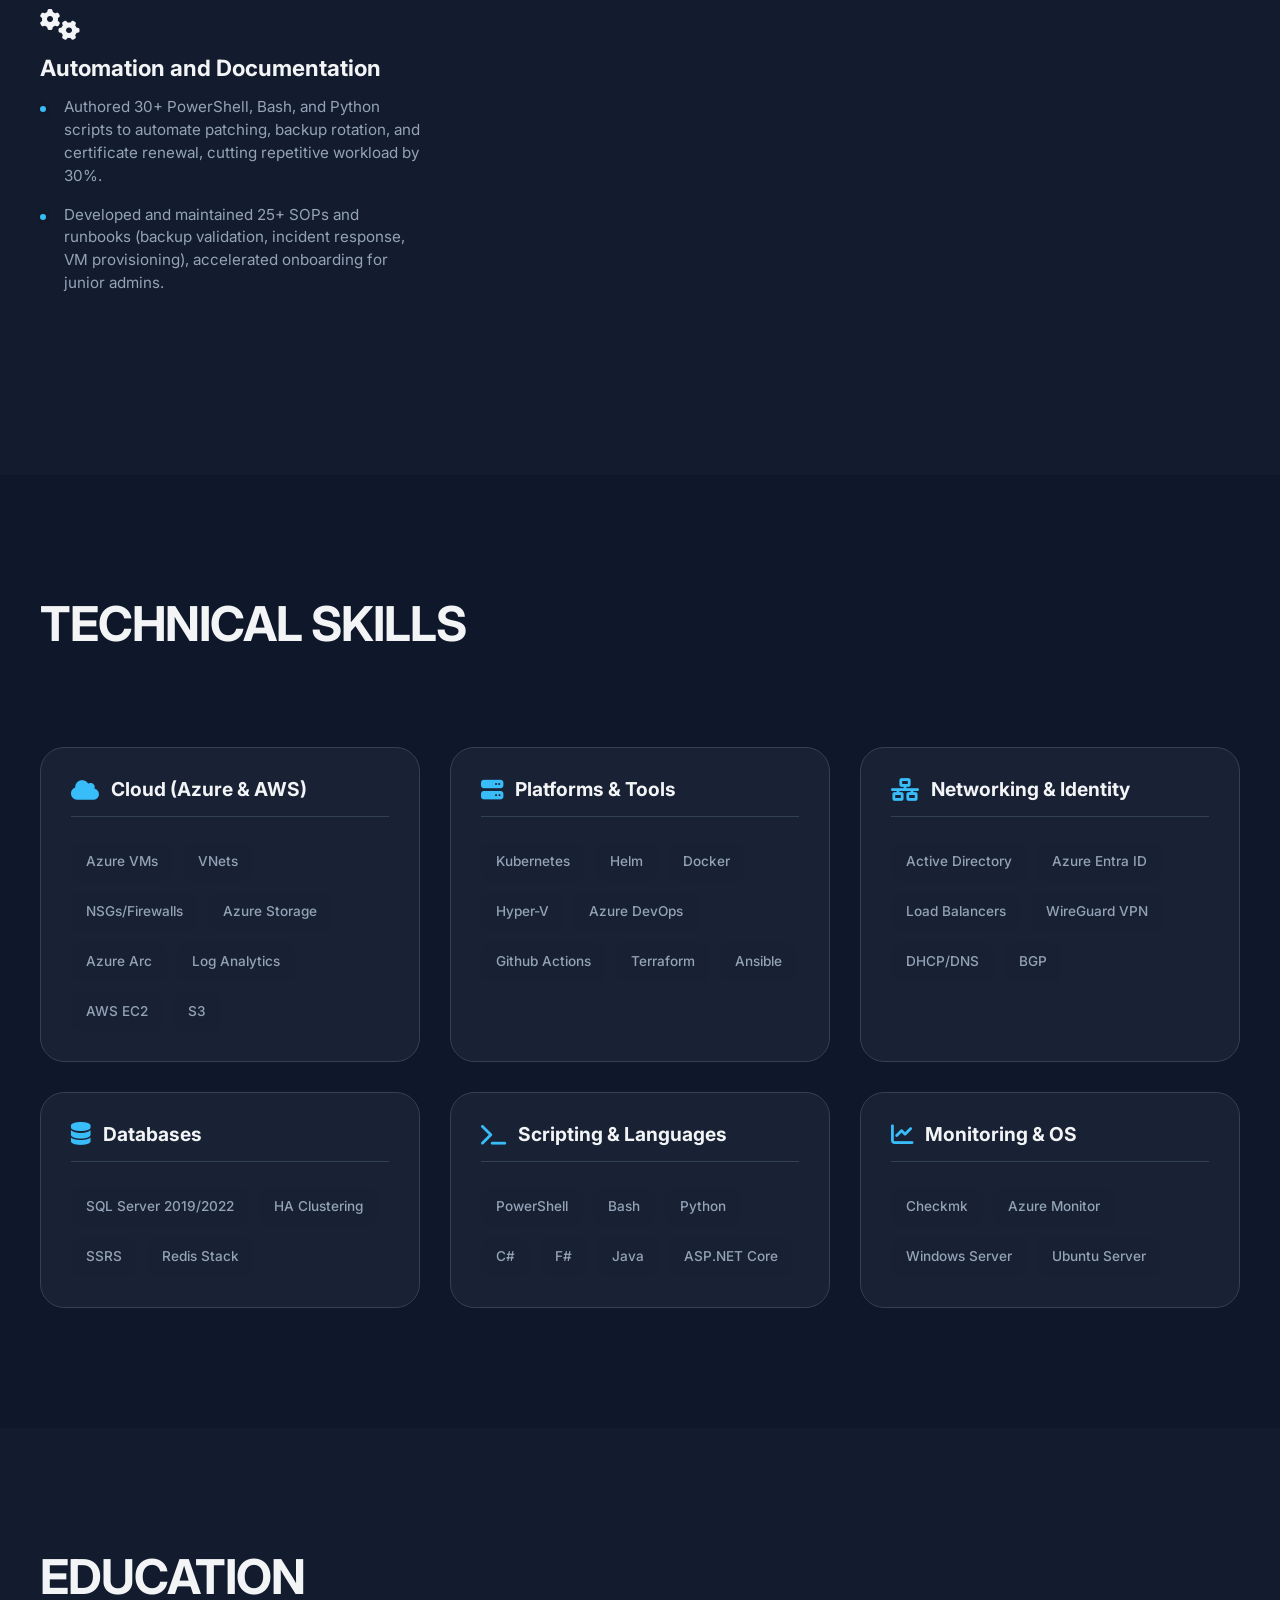
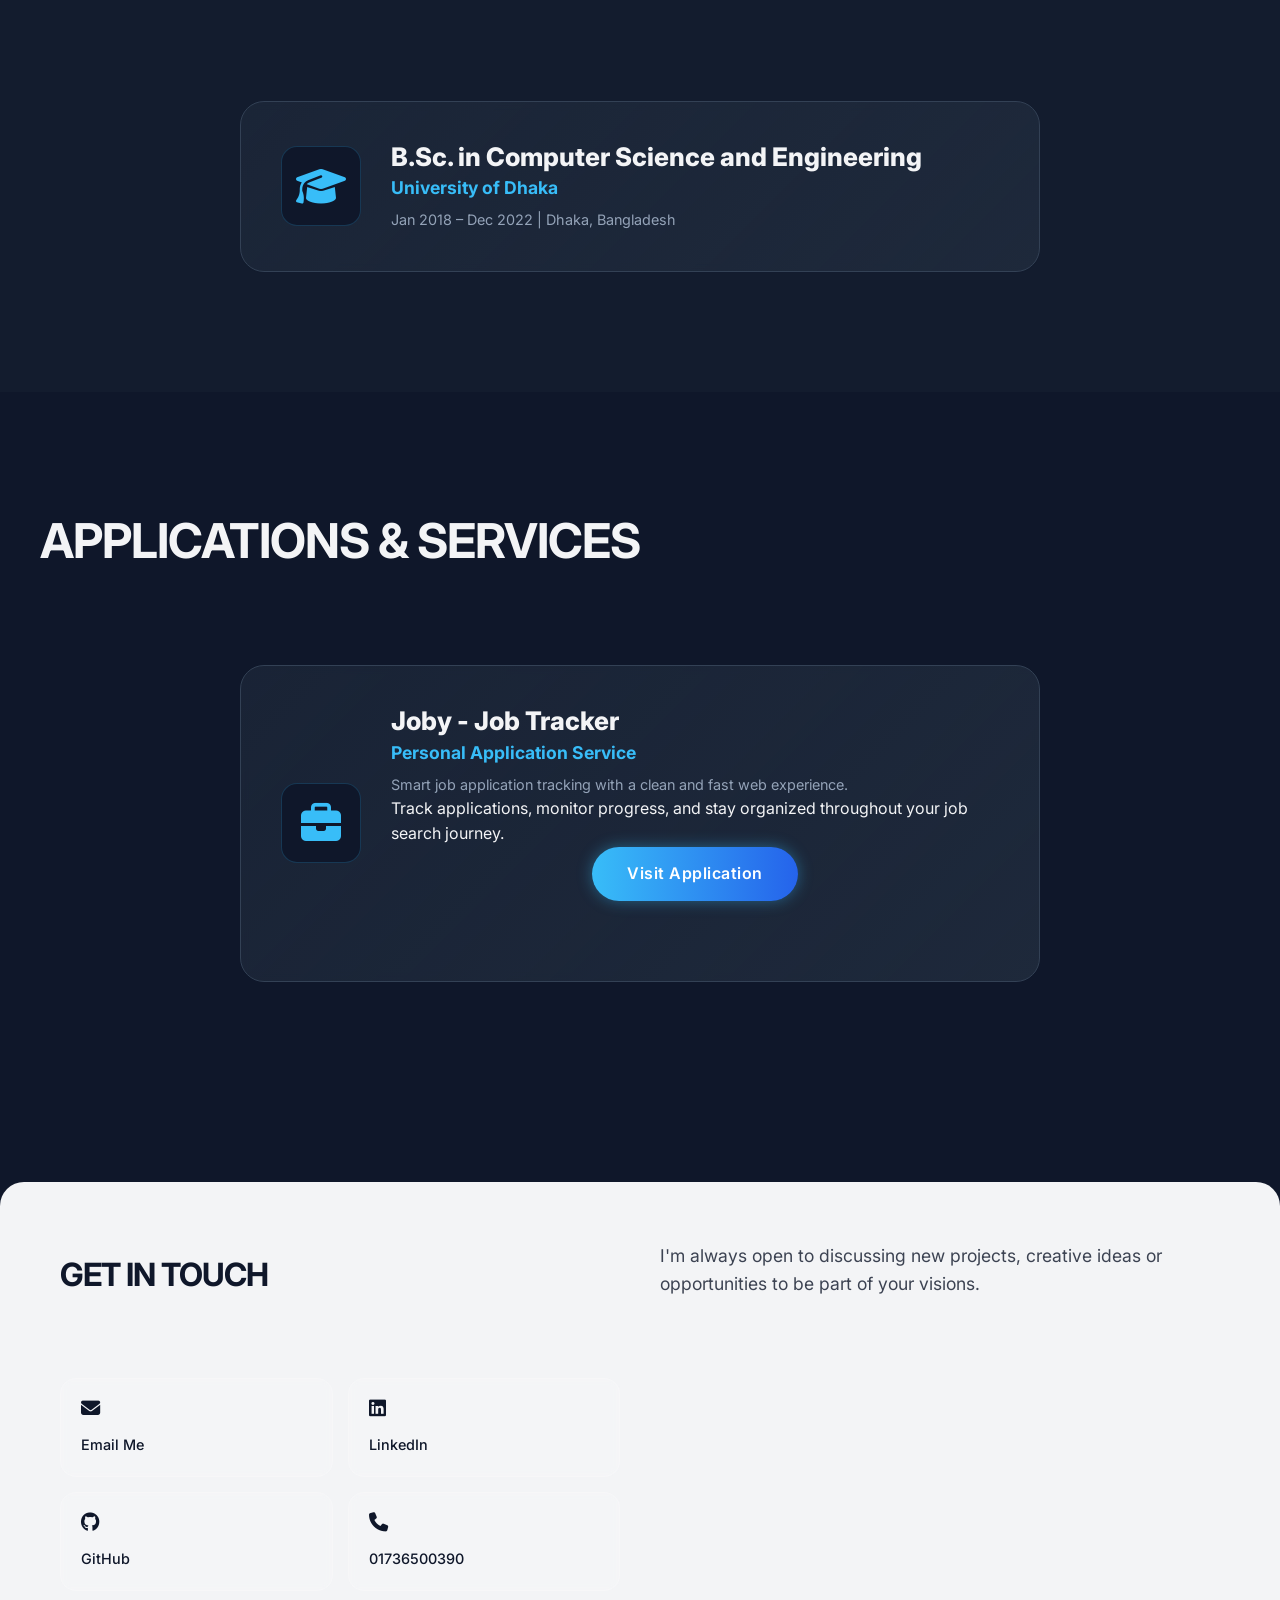
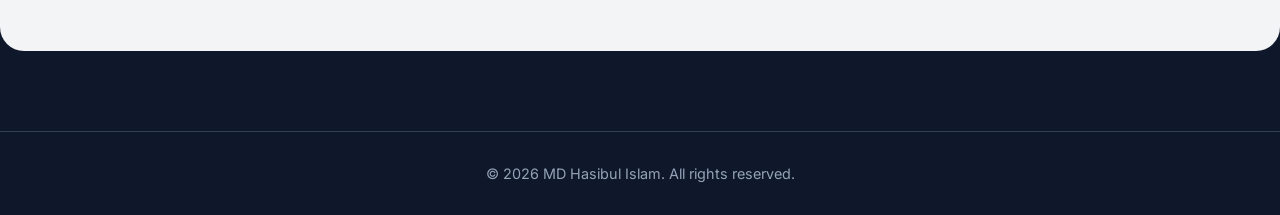
==== commit 7f047711: "Promote Joby" ====
--- a/index.html
+++ b/index.html
@@ -10,6 +10,49 @@
     <link rel="preconnect" href="https://fonts.gstatic.com" crossorigin>
     <link href="https://fonts.googleapis.com/css2?family=Inter:wght@300;400;500;600;700&display=swap" rel="stylesheet">
     <link rel="stylesheet" href="https://cdnjs.cloudflare.com/ajax/libs/font-awesome/6.4.0/css/all.min.css">
+    <style>
+        .app-promo-banner {
+            position: fixed;
+            left: 16px;
+            right: 16px;
+            bottom: 16px;
+            z-index: 9999;
+            display: flex;
+            align-items: center;
+            gap: 12px;
+            padding: 12px 16px;
+            border-radius: 12px;
+            background: rgba(15, 23, 42, 0.95);
+            color: #ffffff;
+            box-shadow: 0 12px 28px rgba(0, 0, 0, 0.3);
+            backdrop-filter: blur(5px);
+        }
+
+        .app-promo-banner a {
+            color: #7dd3fc;
+            font-weight: 600;
+            text-decoration: none;
+        }
+
+        .app-promo-banner a:hover {
+            text-decoration: underline;
+        }
+
+        .app-promo-close {
+            margin-left: auto;
+            border: none;
+            background: transparent;
+            color: #ffffff;
+            font-size: 22px;
+            line-height: 1;
+            cursor: pointer;
+            padding: 2px 6px;
+        }
+
+        .app-promo-banner.hidden {
+            display: none;
+        }
+    </style>
 </head>
 <body>
     <nav class="navbar">
@@ -20,6 +63,7 @@
                 <li><a href="#experience">Experience</a></li>
                 <li><a href="#skills">Skills</a></li>
                 <li><a href="#education">Education</a></li>
+                <li><a href="#applications">Applications</a></li>
                 <li><a href="#contact">Contact</a></li>
             </ul>
             <div class="hamburger">
@@ -288,6 +332,26 @@
                     <h3>B.Sc. in Computer Science and Engineering</h3>
                     <h4>University of Dhaka</h4>
                     <p class="edu-date">Jan 2018 – Dec 2022 | Dhaka, Bangladesh</p>
+                </div>
+            </div>
+        </div>
+    </section>
+
+    <section id="applications" class="section">
+        <div class="container">
+            <h2 class="section-title">Applications & Services</h2>
+            <div class="education-card">
+                <div class="edu-icon">
+                    <i class="fas fa-briefcase"></i>
+                </div>
+                <div class="edu-details">
+                    <h3>Joby - Job Tracker</h3>
+                    <h4>Personal Application Service</h4>
+                    <p class="edu-date">Smart job application tracking with a clean and fast web experience.</p>
+                    <p>Track applications, monitor progress, and stay organized throughout your job search journey.</p>
+                    <div class="hero-buttons">
+                        <a href="https://joby.hasibul.bd/" target="_blank" class="btn primary-btn">Visit Application</a>
+                    </div>
                 </div>
             </div>
         </div>
@@ -324,6 +388,11 @@
         </div>
     </footer>
 
+    <div class="app-promo-banner" id="app-promo-banner">
+        <span>Try my app: <a href="https://joby.hasibul.bd/" target="_blank">Joby - Job Tracker</a></span>
+        <button class="app-promo-close" id="app-promo-close" aria-label="Close banner">&times;</button>
+    </div>
+
     <div class="theme-switch-wrapper">
         <div class="switch-group">
             <span class="switch-label">Design</span>
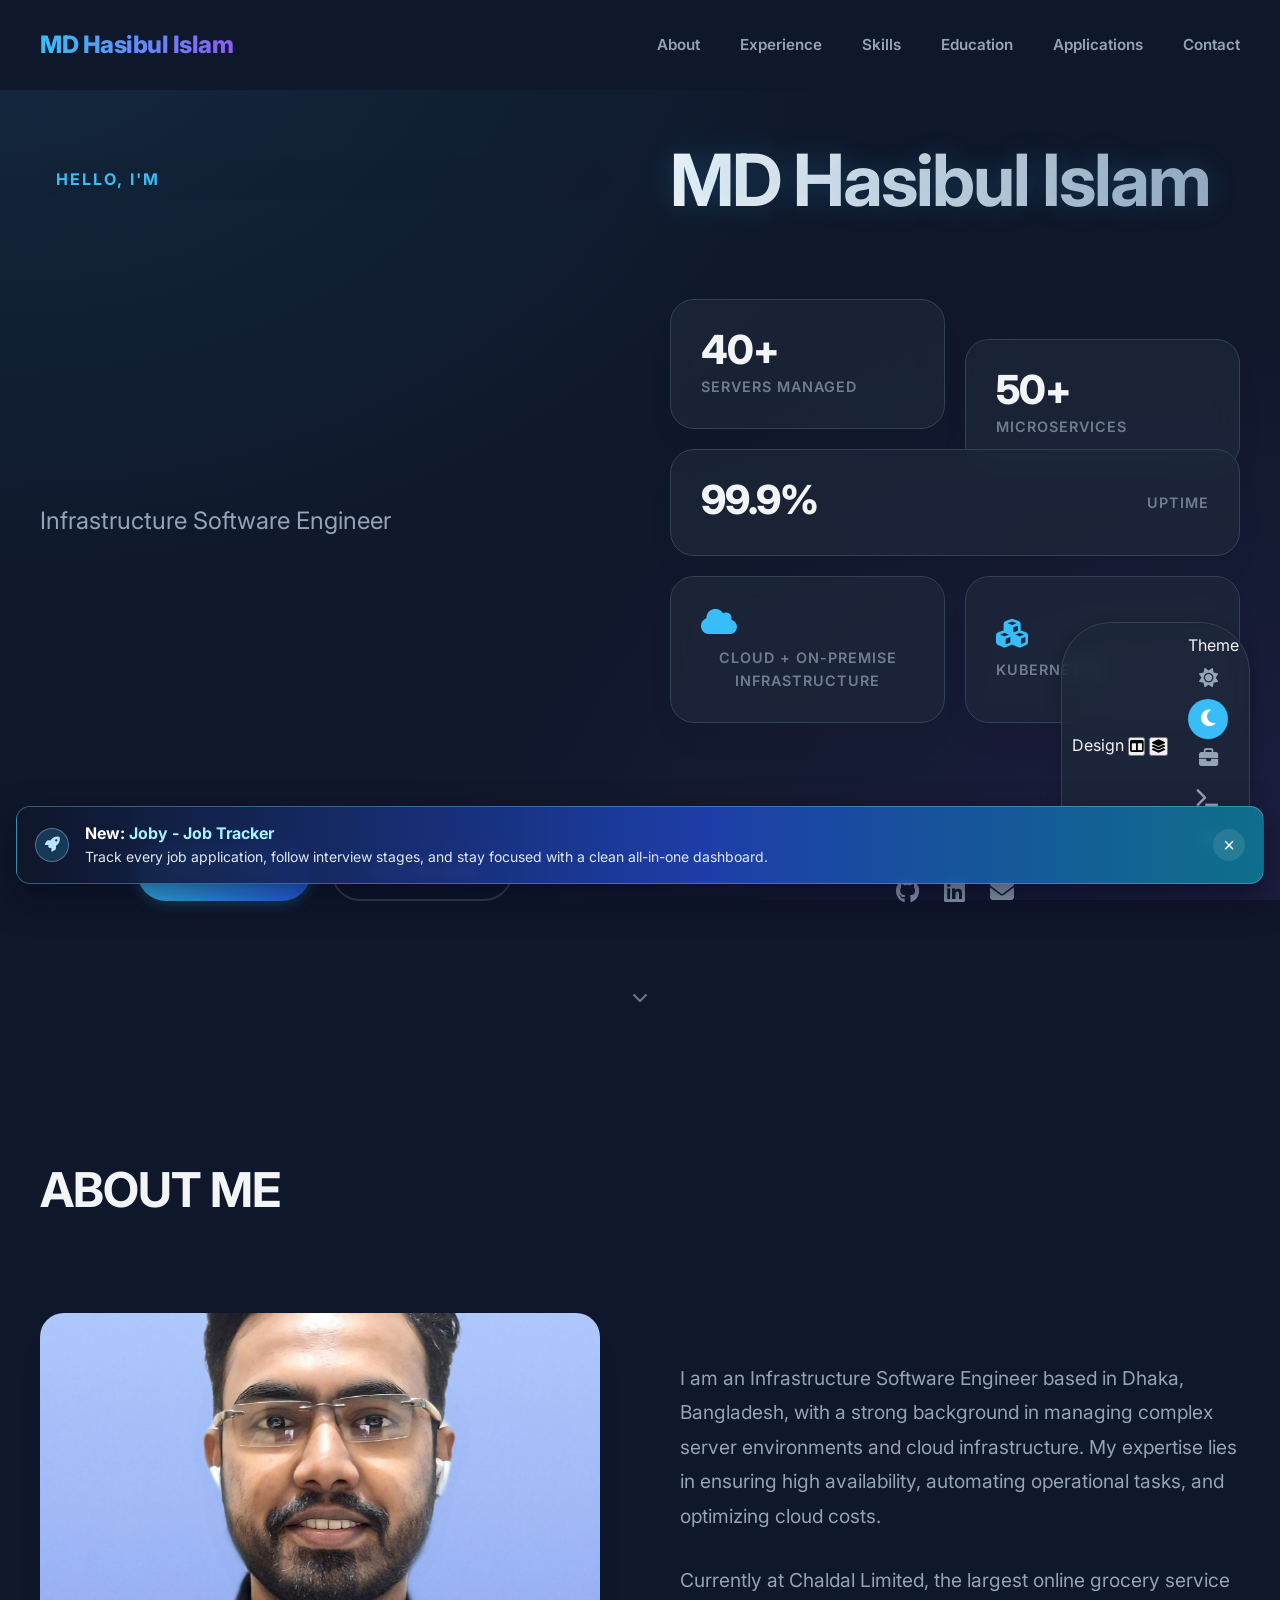
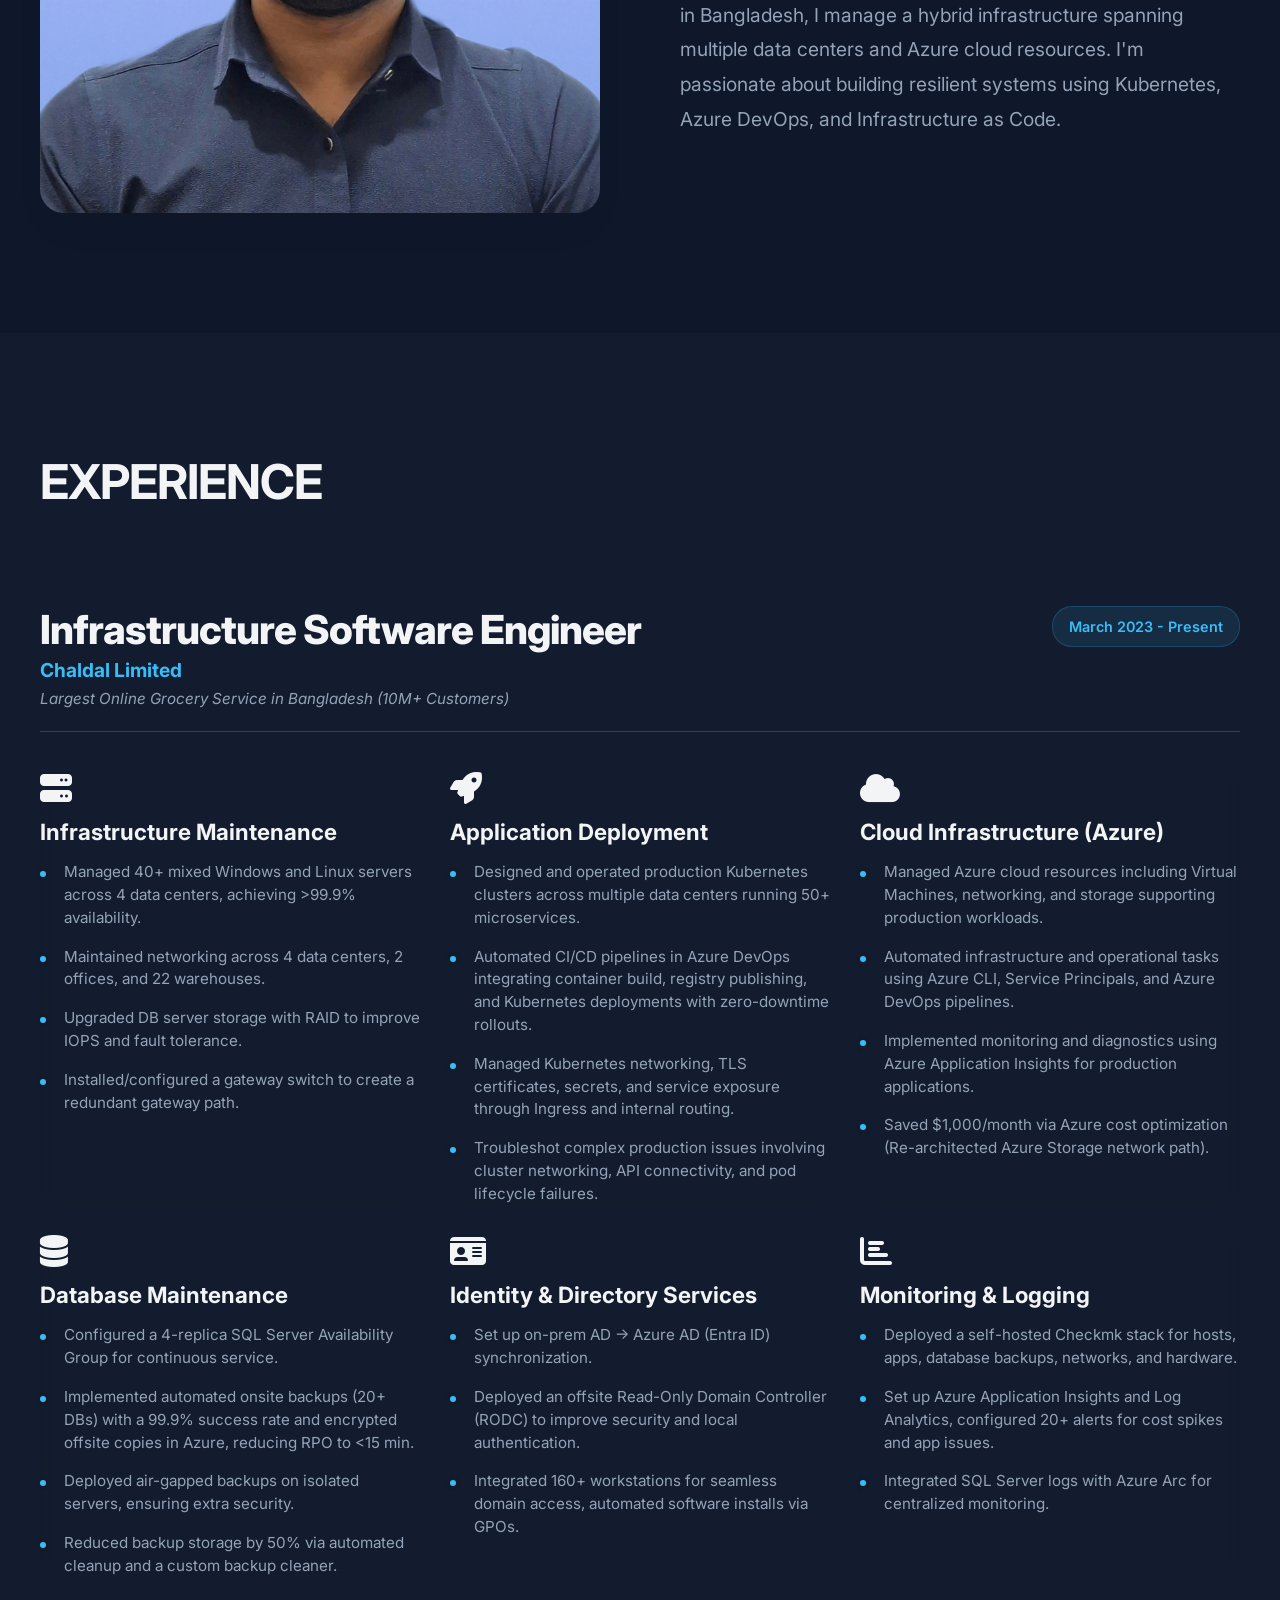
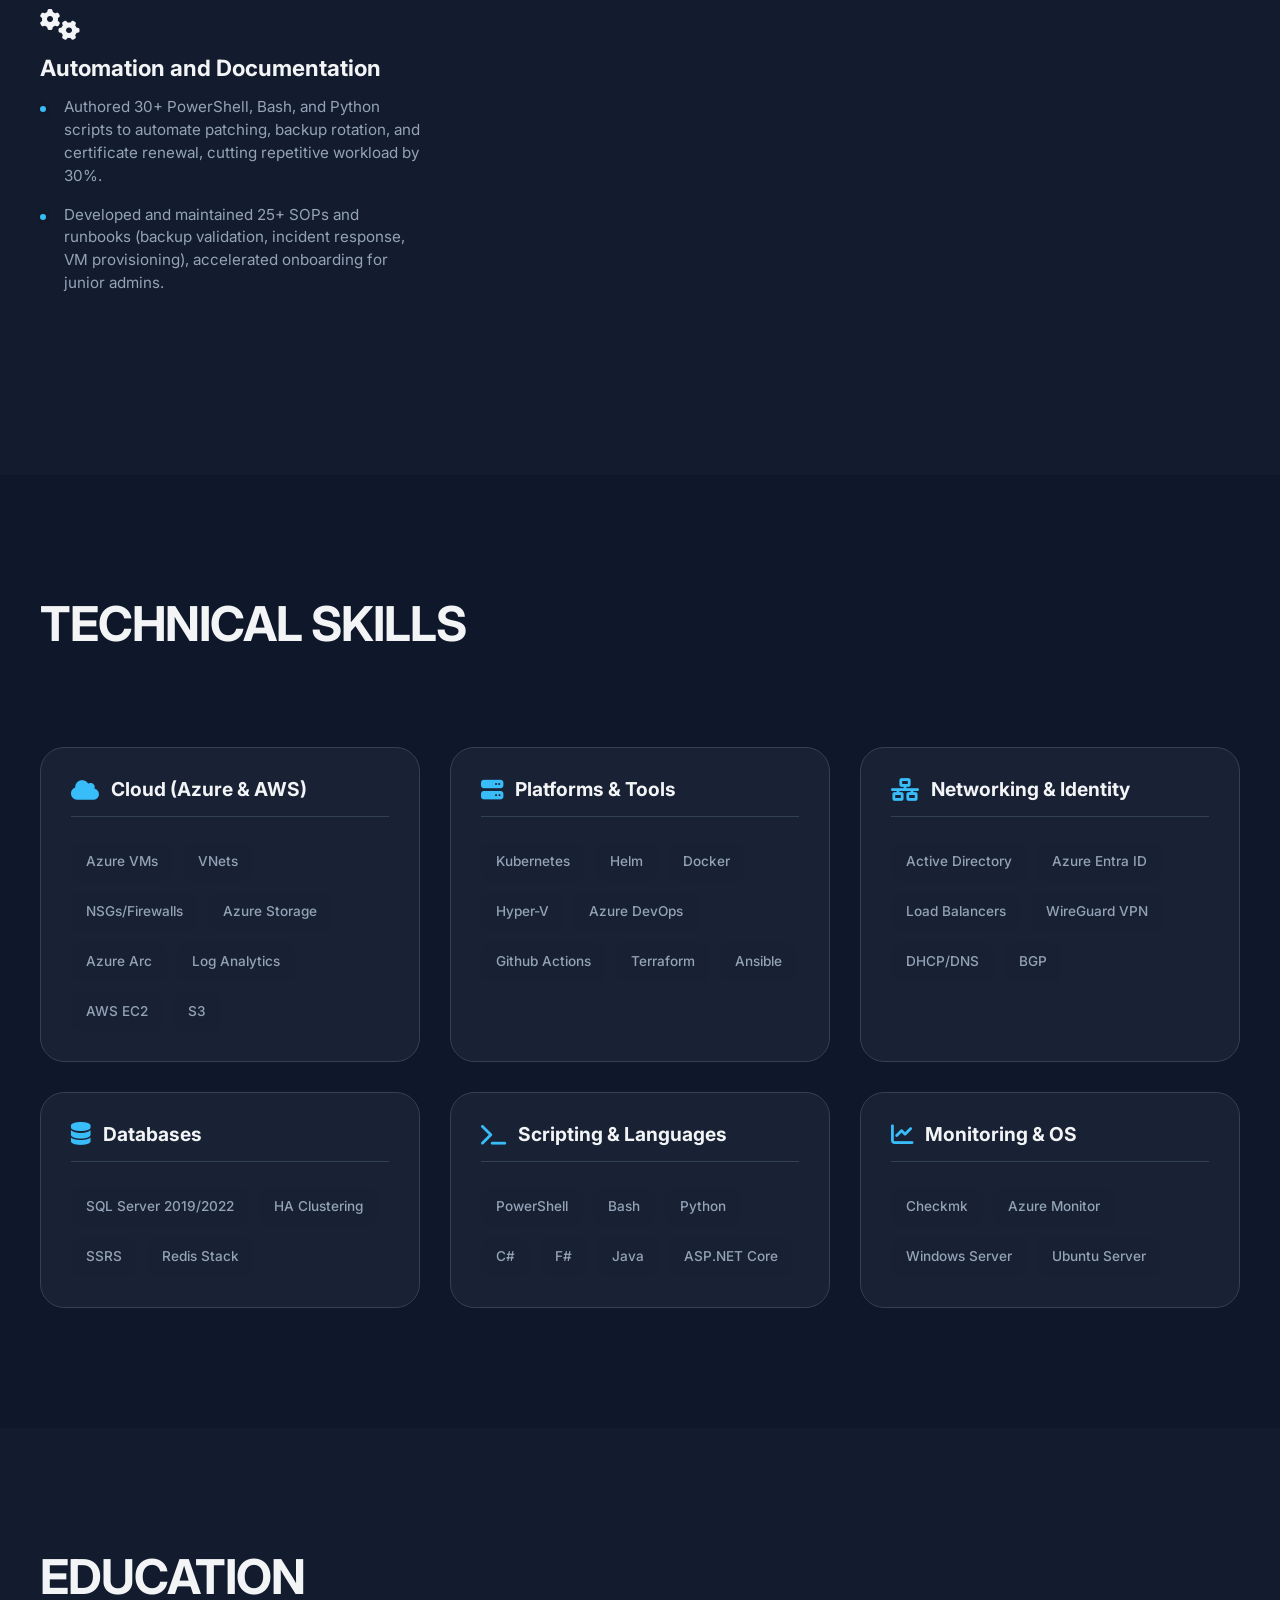
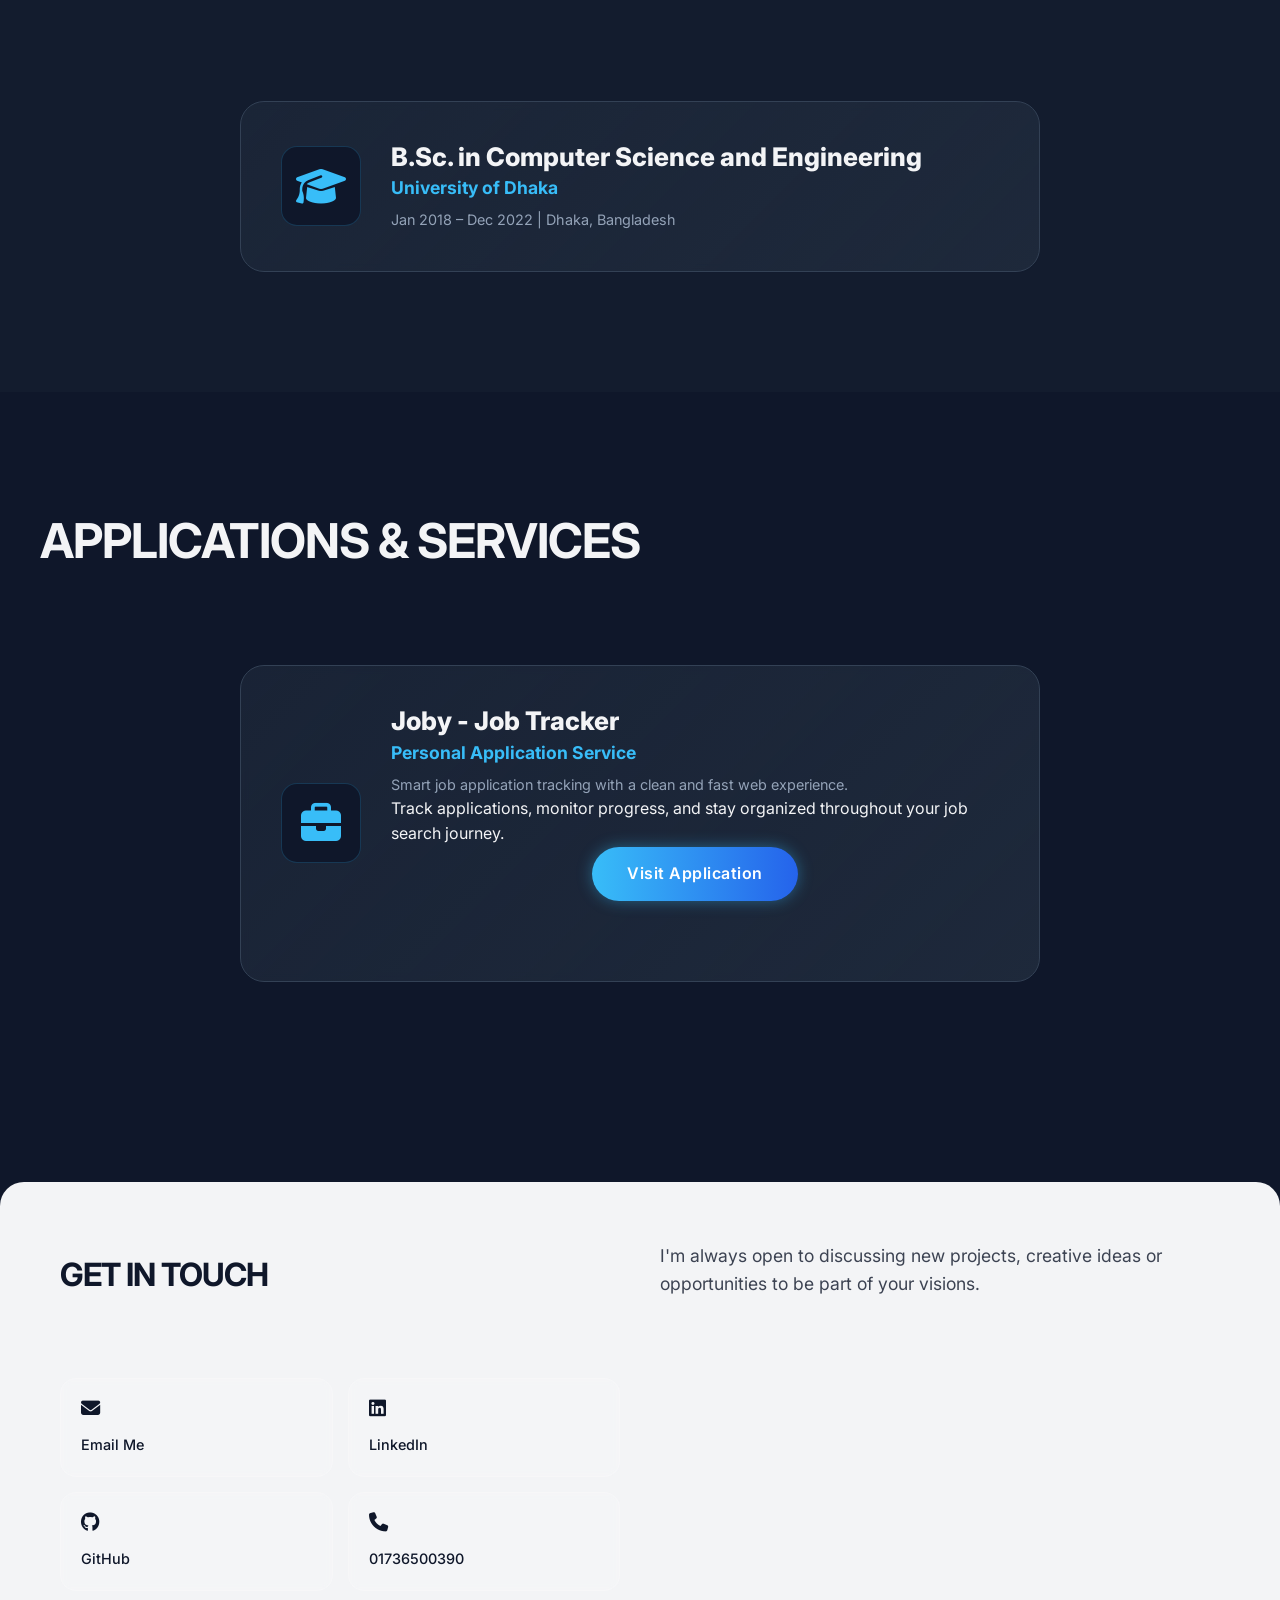
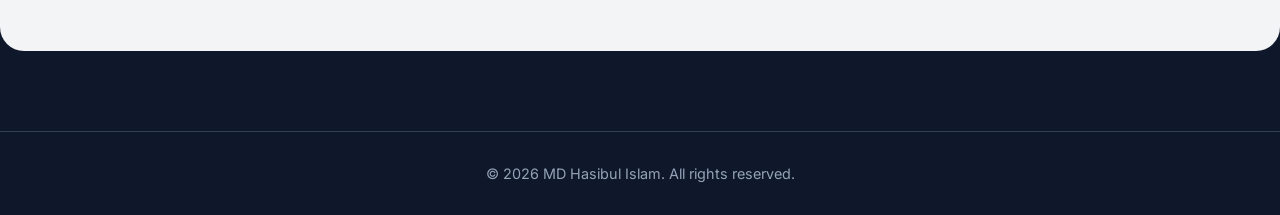
==== commit a0fc1013: "Make the promotional banner eye catchy" ====
--- a/index.html
+++ b/index.html
@@ -19,18 +19,53 @@
             z-index: 9999;
             display: flex;
             align-items: center;
-            gap: 12px;
-            padding: 12px 16px;
-            border-radius: 12px;
-            background: rgba(15, 23, 42, 0.95);
+            gap: 16px;
+            padding: 16px 18px;
+            border-radius: 14px;
+            border: 1px solid rgba(125, 211, 252, 0.35);
+            background: linear-gradient(90deg, rgba(15, 23, 42, 0.96) 0%, rgba(30, 64, 175, 0.95) 55%, rgba(14, 116, 144, 0.95) 100%);
             color: #ffffff;
-            box-shadow: 0 12px 28px rgba(0, 0, 0, 0.3);
+            box-shadow: 0 14px 34px rgba(2, 6, 23, 0.5);
             backdrop-filter: blur(5px);
         }
 
+        .app-promo-badge {
+            display: inline-flex;
+            align-items: center;
+            justify-content: center;
+            min-width: 34px;
+            height: 34px;
+            border-radius: 50%;
+            background: rgba(56, 189, 248, 0.2);
+            color: #bae6fd;
+            font-size: 15px;
+            border: 1px solid rgba(186, 230, 253, 0.35);
+            flex-shrink: 0;
+        }
+
+        .app-promo-content {
+            display: flex;
+            flex-direction: column;
+            gap: 4px;
+        }
+
+        .app-promo-title {
+            font-size: 16px;
+            font-weight: 700;
+            line-height: 1.25;
+            margin: 0;
+        }
+
+        .app-promo-desc {
+            margin: 0;
+            font-size: 14px;
+            color: #e2e8f0;
+            line-height: 1.45;
+        }
+
         .app-promo-banner a {
-            color: #7dd3fc;
-            font-weight: 600;
+            color: #a5f3fc;
+            font-weight: 700;
             text-decoration: none;
         }
 
@@ -41,16 +76,44 @@
         .app-promo-close {
             margin-left: auto;
             border: none;
-            background: transparent;
+            background: rgba(255, 255, 255, 0.1);
             color: #ffffff;
-            font-size: 22px;
+            font-size: 20px;
             line-height: 1;
             cursor: pointer;
-            padding: 2px 6px;
+            width: 32px;
+            height: 32px;
+            border-radius: 999px;
+            display: inline-flex;
+            align-items: center;
+            justify-content: center;
+            flex-shrink: 0;
+        }
+
+        .app-promo-close:hover {
+            background: rgba(255, 255, 255, 0.22);
         }
 
         .app-promo-banner.hidden {
             display: none;
+        }
+
+        @media (max-width: 768px) {
+            .app-promo-banner {
+                left: 10px;
+                right: 10px;
+                bottom: 10px;
+                padding: 14px;
+                gap: 10px;
+            }
+
+            .app-promo-title {
+                font-size: 15px;
+            }
+
+            .app-promo-desc {
+                font-size: 13px;
+            }
         }
     </style>
 </head>
@@ -389,7 +452,11 @@
     </footer>
 
     <div class="app-promo-banner" id="app-promo-banner">
-        <span>Try my app: <a href="https://joby.hasibul.bd/" target="_blank">Joby - Job Tracker</a></span>
+        <span class="app-promo-badge"><i class="fas fa-rocket"></i></span>
+        <div class="app-promo-content">
+            <p class="app-promo-title">New: <a href="https://joby.hasibul.bd/" target="_blank">Joby - Job Tracker</a></p>
+            <p class="app-promo-desc">Track every job application, follow interview stages, and stay focused with a clean all-in-one dashboard.</p>
+        </div>
         <button class="app-promo-close" id="app-promo-close" aria-label="Close banner">&times;</button>
     </div>
 
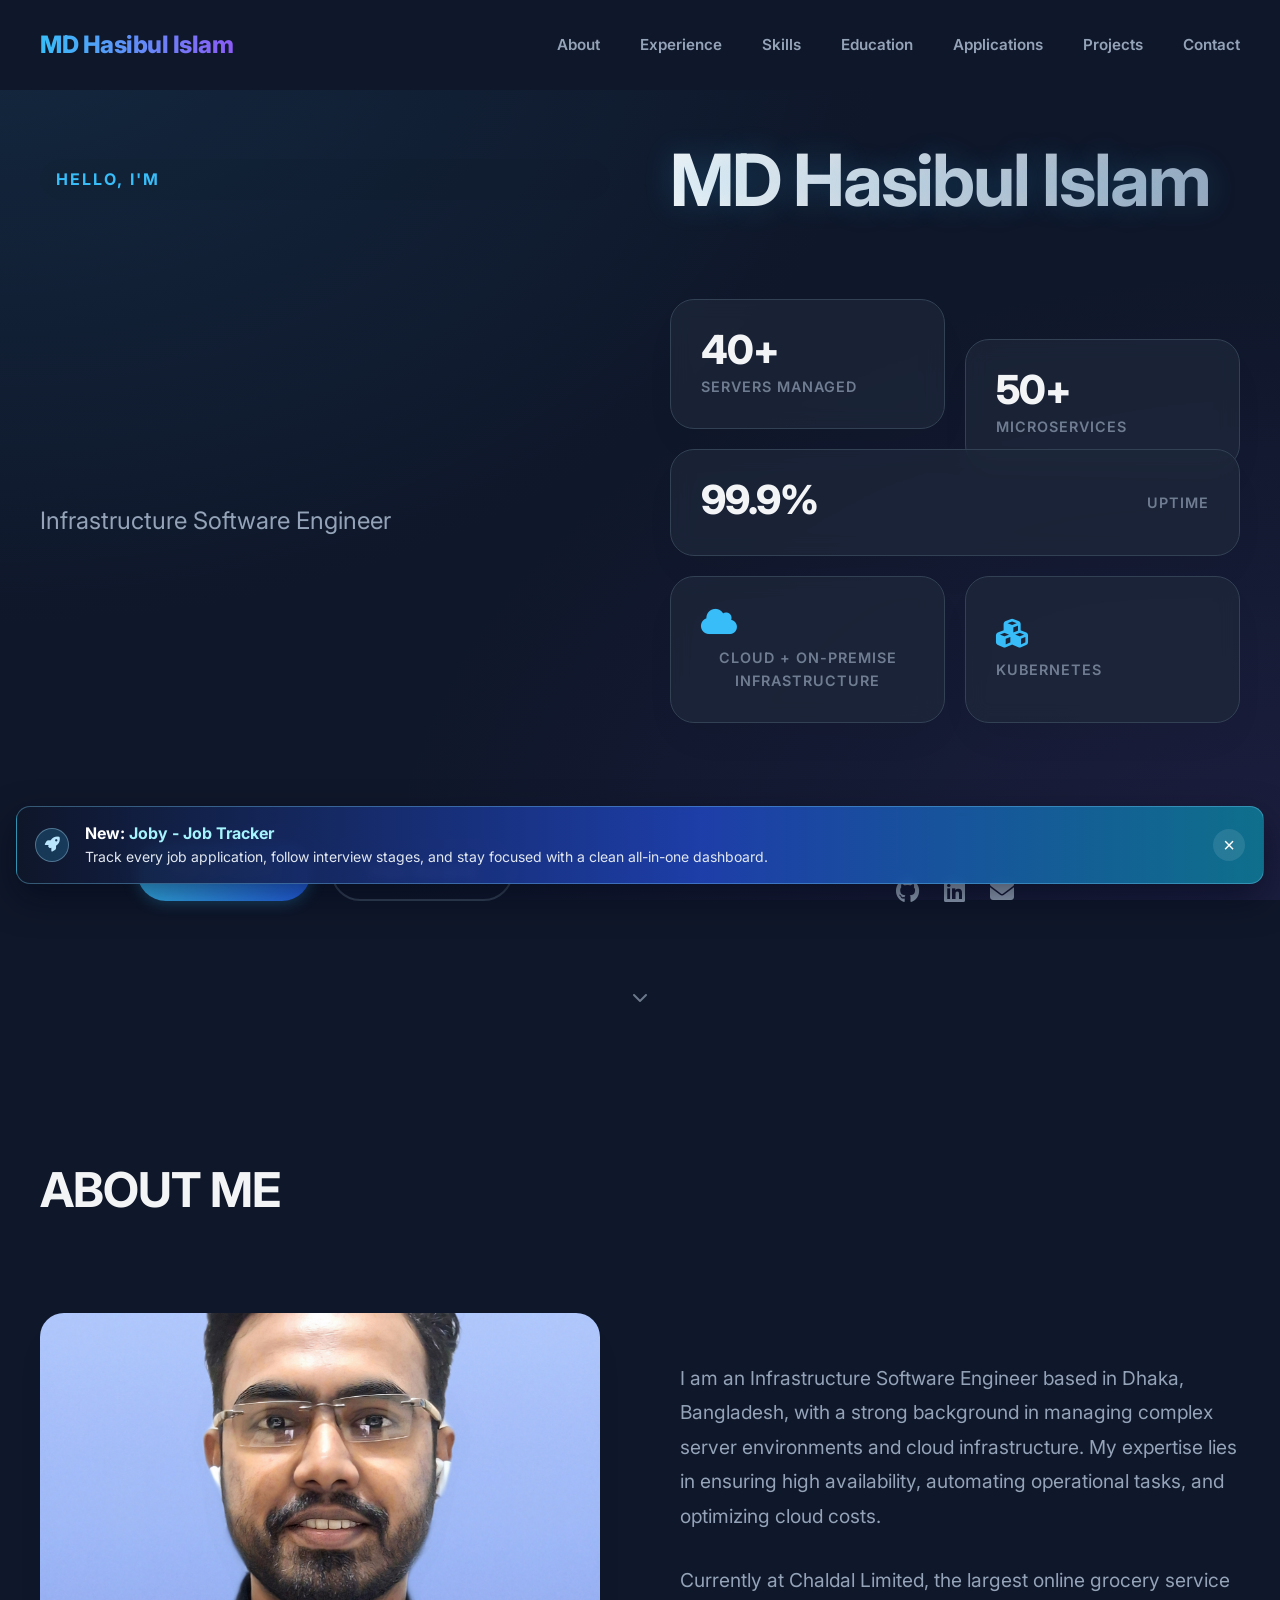
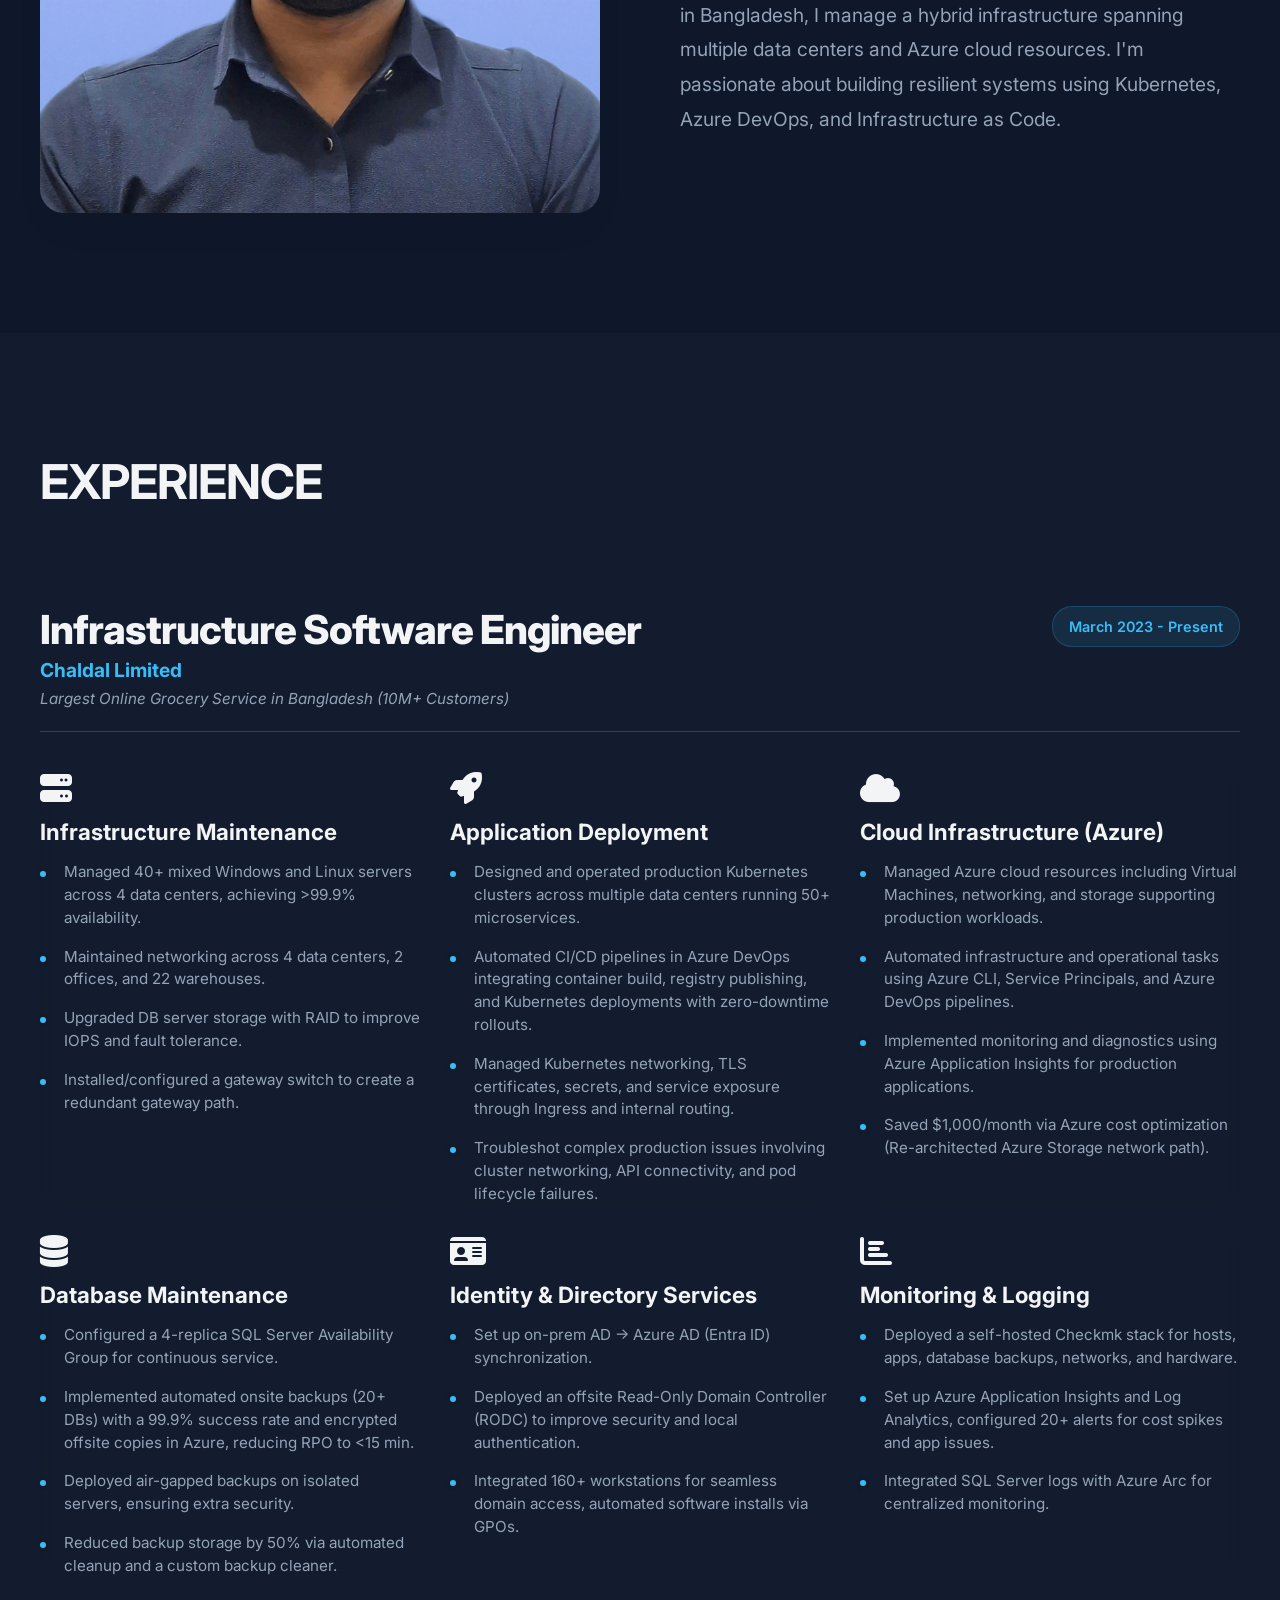
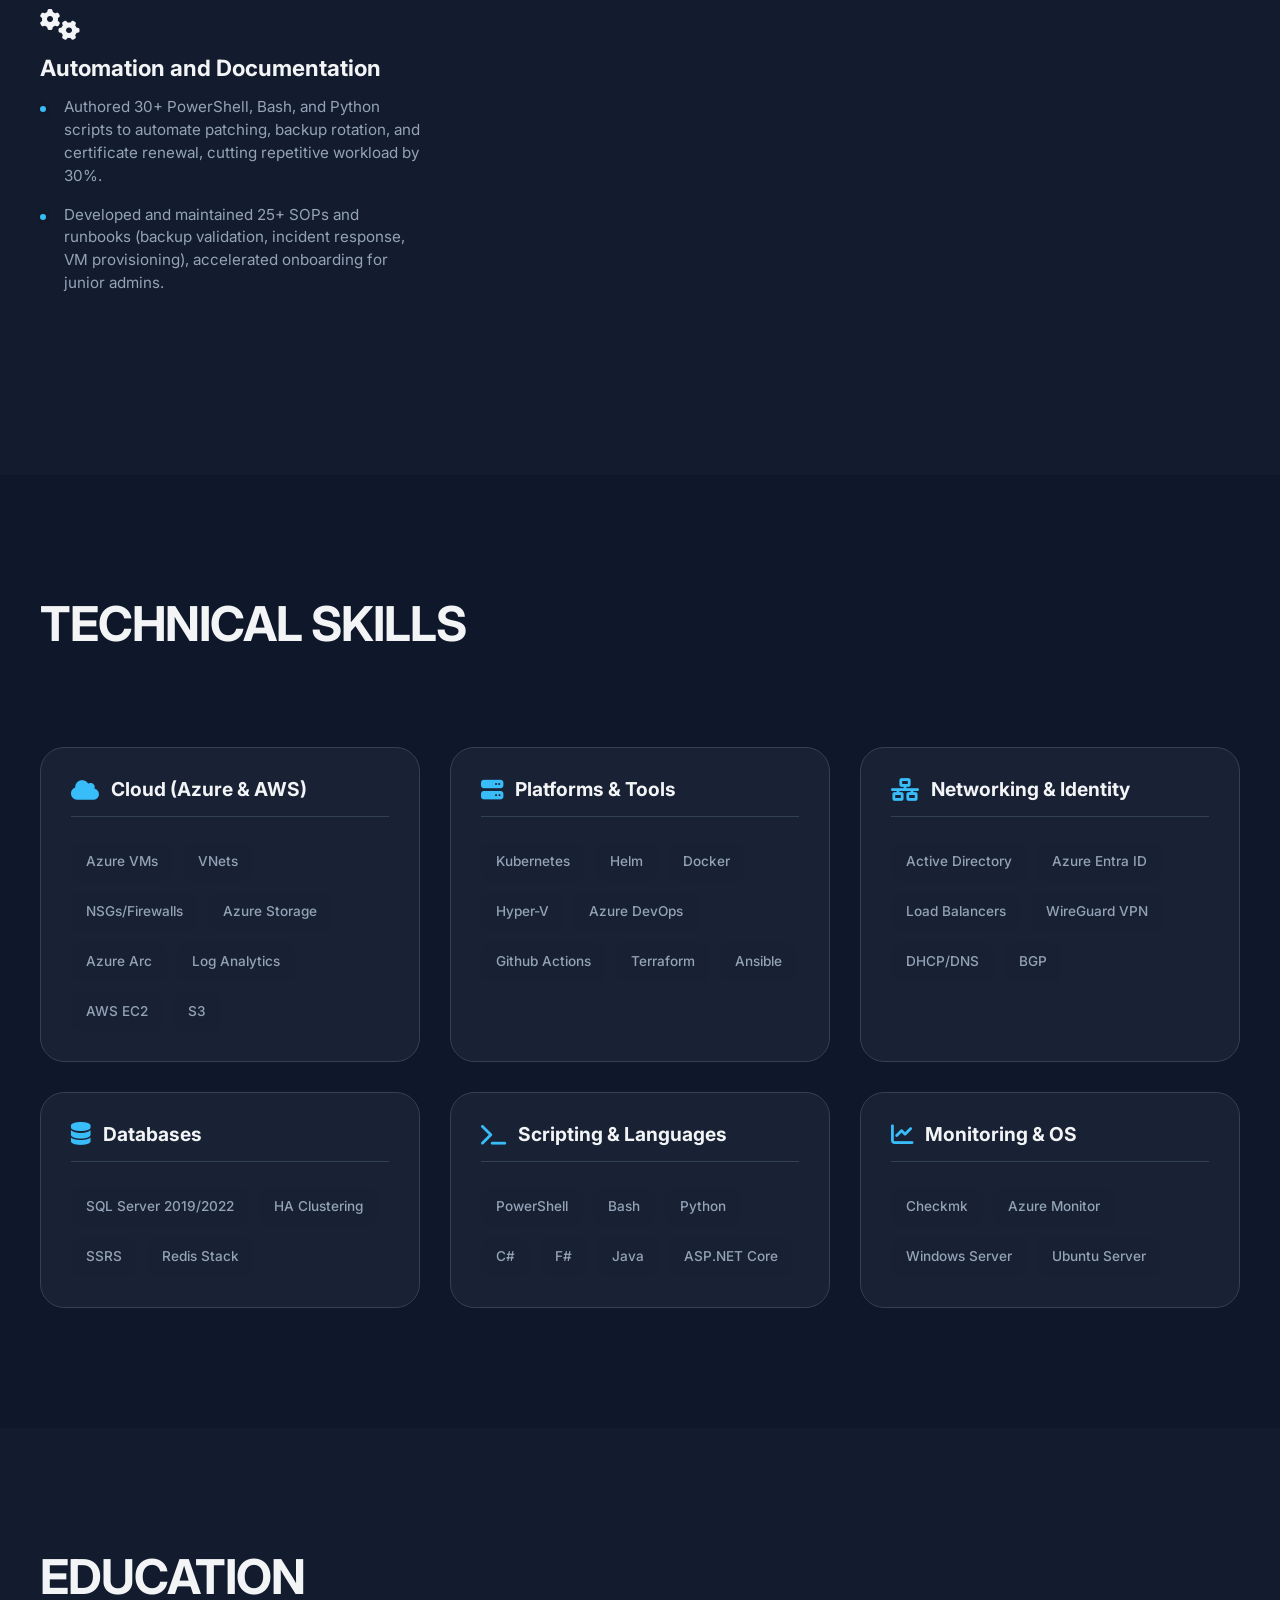
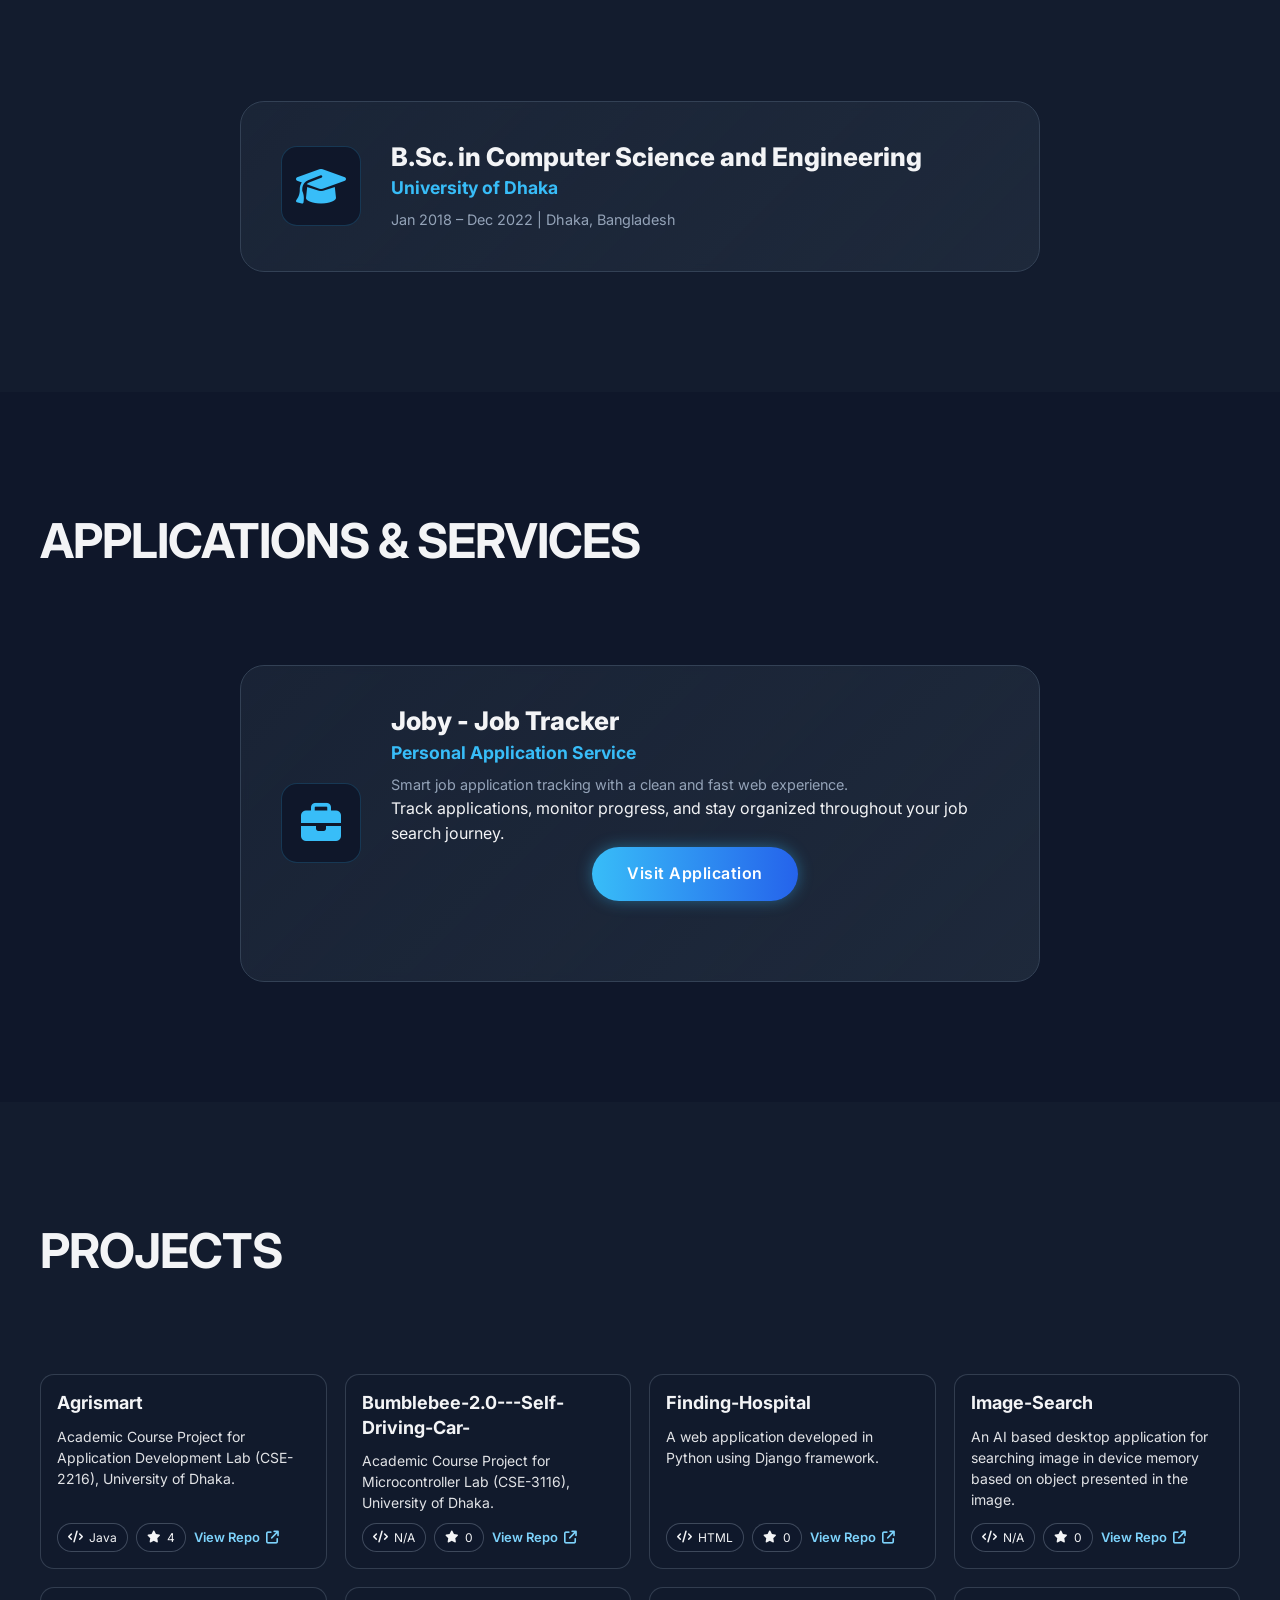
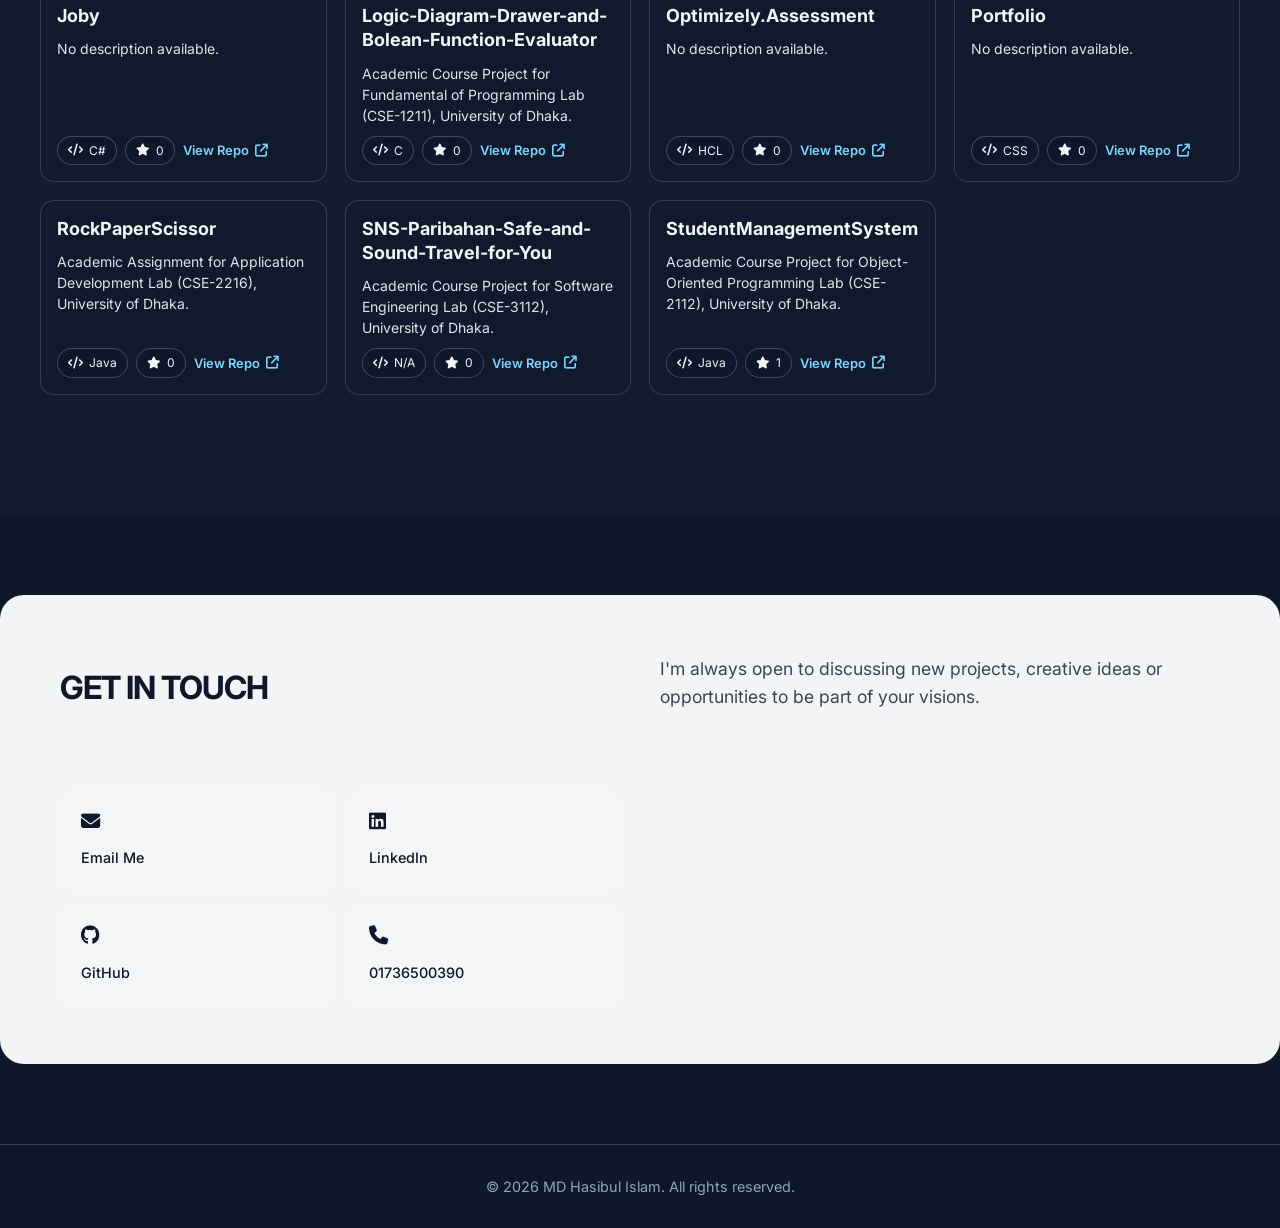
==== commit 00a752b6: "Add Project Section" ====
--- a/index.html
+++ b/index.html
@@ -98,6 +98,120 @@
             display: none;
         }
 
+        .theme-switch-wrapper .switch-group {
+            display: flex;
+            flex-direction: column;
+            align-items: flex-start;
+            gap: 8px;
+        }
+
+        .theme-switch-wrapper .switch-toggle {
+            border: none;
+            background: transparent;
+            color: inherit;
+            font: inherit;
+            font-weight: 600;
+            cursor: pointer;
+            padding: 0;
+            display: inline-flex;
+            align-items: center;
+            gap: 6px;
+        }
+
+        .theme-switch-wrapper .switch-toggle::after {
+            content: "\f078";
+            font-family: "Font Awesome 6 Free";
+            font-weight: 900;
+            font-size: 11px;
+            opacity: 0.75;
+            transition: transform 0.2s ease;
+        }
+
+        .theme-switch-wrapper .switch-group.expanded .switch-toggle::after {
+            transform: rotate(180deg);
+        }
+
+        .theme-switch-wrapper .switch-options {
+            display: none;
+            align-items: center;
+            gap: 8px;
+            flex-wrap: wrap;
+        }
+
+        .theme-switch-wrapper .switch-group.expanded .switch-options {
+            display: flex;
+        }
+
+        .projects-grid {
+            display: grid;
+            grid-template-columns: repeat(auto-fit, minmax(250px, 1fr));
+            gap: 18px;
+        }
+
+        .project-card {
+            background: rgba(15, 23, 42, 0.22);
+            border: 1px solid rgba(148, 163, 184, 0.25);
+            border-radius: 14px;
+            padding: 16px;
+            display: flex;
+            flex-direction: column;
+            gap: 10px;
+        }
+
+        .project-title {
+            margin: 0;
+            font-size: 18px;
+            line-height: 1.35;
+        }
+
+        .project-title a {
+            text-decoration: none;
+            color: inherit;
+        }
+
+        .project-title a:hover {
+            text-decoration: underline;
+        }
+
+        .project-desc {
+            margin: 0;
+            font-size: 14px;
+            line-height: 1.5;
+            opacity: 0.92;
+        }
+
+        .project-meta {
+            margin-top: auto;
+            display: flex;
+            gap: 8px;
+            flex-wrap: wrap;
+        }
+
+        .project-badge {
+            display: inline-flex;
+            align-items: center;
+            gap: 6px;
+            font-size: 12px;
+            padding: 4px 10px;
+            border-radius: 999px;
+            border: 1px solid rgba(148, 163, 184, 0.35);
+            background: rgba(15, 23, 42, 0.45);
+        }
+
+        .project-link {
+            display: inline-flex;
+            align-items: center;
+            gap: 6px;
+            font-size: 13px;
+            font-weight: 600;
+            text-decoration: none;
+            color: #7dd3fc;
+        }
+
+        .project-link:hover {
+            text-decoration: underline;
+        }
+
         @media (max-width: 768px) {
             .app-promo-banner {
                 left: 10px;
@@ -127,6 +241,7 @@
                 <li><a href="#skills">Skills</a></li>
                 <li><a href="#education">Education</a></li>
                 <li><a href="#applications">Applications</a></li>
+                <li><a href="#projects">Projects</a></li>
                 <li><a href="#contact">Contact</a></li>
             </ul>
             <div class="hamburger">
@@ -420,6 +535,123 @@
         </div>
     </section>
 
+    <section id="projects" class="section alt-bg">
+        <div class="container">
+            <h2 class="section-title">Projects</h2>
+            <div class="projects-grid">
+                <article class="project-card">
+                    <h3 class="project-title"><a href="https://github.com/SBSojib/Agrismart" target="_blank">Agrismart</a></h3>
+                    <p class="project-desc">Academic Course Project for Application Development Lab (CSE-2216), University of Dhaka.</p>
+                    <div class="project-meta">
+                        <span class="project-badge"><i class="fas fa-code"></i> Java</span>
+                        <span class="project-badge"><i class="fas fa-star"></i> 4</span>
+                        <a class="project-link" href="https://github.com/SBSojib/Agrismart" target="_blank">View Repo <i class="fas fa-arrow-up-right-from-square"></i></a>
+                    </div>
+                </article>
+
+                <article class="project-card">
+                    <h3 class="project-title"><a href="https://github.com/SBSojib/Bumblebee-2.0---Self-Driving-Car-" target="_blank">Bumblebee-2.0---Self-Driving-Car-</a></h3>
+                    <p class="project-desc">Academic Course Project for Microcontroller Lab (CSE-3116), University of Dhaka.</p>
+                    <div class="project-meta">
+                        <span class="project-badge"><i class="fas fa-code"></i> N/A</span>
+                        <span class="project-badge"><i class="fas fa-star"></i> 0</span>
+                        <a class="project-link" href="https://github.com/SBSojib/Bumblebee-2.0---Self-Driving-Car-" target="_blank">View Repo <i class="fas fa-arrow-up-right-from-square"></i></a>
+                    </div>
+                </article>
+
+                <article class="project-card">
+                    <h3 class="project-title"><a href="https://github.com/SBSojib/Finding-Hospital" target="_blank">Finding-Hospital</a></h3>
+                    <p class="project-desc">A web application developed in Python using Django framework.</p>
+                    <div class="project-meta">
+                        <span class="project-badge"><i class="fas fa-code"></i> HTML</span>
+                        <span class="project-badge"><i class="fas fa-star"></i> 0</span>
+                        <a class="project-link" href="https://github.com/SBSojib/Finding-Hospital" target="_blank">View Repo <i class="fas fa-arrow-up-right-from-square"></i></a>
+                    </div>
+                </article>
+
+                <article class="project-card">
+                    <h3 class="project-title"><a href="https://github.com/SBSojib/Image-Search" target="_blank">Image-Search</a></h3>
+                    <p class="project-desc">An AI based desktop application for searching image in device memory based on object presented in the image.</p>
+                    <div class="project-meta">
+                        <span class="project-badge"><i class="fas fa-code"></i> N/A</span>
+                        <span class="project-badge"><i class="fas fa-star"></i> 0</span>
+                        <a class="project-link" href="https://github.com/SBSojib/Image-Search" target="_blank">View Repo <i class="fas fa-arrow-up-right-from-square"></i></a>
+                    </div>
+                </article>
+
+                <article class="project-card">
+                    <h3 class="project-title"><a href="https://github.com/SBSojib/Joby" target="_blank">Joby</a></h3>
+                    <p class="project-desc">No description available.</p>
+                    <div class="project-meta">
+                        <span class="project-badge"><i class="fas fa-code"></i> C#</span>
+                        <span class="project-badge"><i class="fas fa-star"></i> 0</span>
+                        <a class="project-link" href="https://github.com/SBSojib/Joby" target="_blank">View Repo <i class="fas fa-arrow-up-right-from-square"></i></a>
+                    </div>
+                </article>
+
+                <article class="project-card">
+                    <h3 class="project-title"><a href="https://github.com/SBSojib/Logic-Diagram-Drawer-and-Bolean-Function-Evaluator" target="_blank">Logic-Diagram-Drawer-and-Bolean-Function-Evaluator</a></h3>
+                    <p class="project-desc">Academic Course Project for Fundamental of Programming Lab (CSE-1211), University of Dhaka.</p>
+                    <div class="project-meta">
+                        <span class="project-badge"><i class="fas fa-code"></i> C</span>
+                        <span class="project-badge"><i class="fas fa-star"></i> 0</span>
+                        <a class="project-link" href="https://github.com/SBSojib/Logic-Diagram-Drawer-and-Bolean-Function-Evaluator" target="_blank">View Repo <i class="fas fa-arrow-up-right-from-square"></i></a>
+                    </div>
+                </article>
+
+                <article class="project-card">
+                    <h3 class="project-title"><a href="https://github.com/SBSojib/Optimizely.Assessment" target="_blank">Optimizely.Assessment</a></h3>
+                    <p class="project-desc">No description available.</p>
+                    <div class="project-meta">
+                        <span class="project-badge"><i class="fas fa-code"></i> HCL</span>
+                        <span class="project-badge"><i class="fas fa-star"></i> 0</span>
+                        <a class="project-link" href="https://github.com/SBSojib/Optimizely.Assessment" target="_blank">View Repo <i class="fas fa-arrow-up-right-from-square"></i></a>
+                    </div>
+                </article>
+
+                <article class="project-card">
+                    <h3 class="project-title"><a href="https://github.com/SBSojib/Portfolio" target="_blank">Portfolio</a></h3>
+                    <p class="project-desc">No description available.</p>
+                    <div class="project-meta">
+                        <span class="project-badge"><i class="fas fa-code"></i> CSS</span>
+                        <span class="project-badge"><i class="fas fa-star"></i> 0</span>
+                        <a class="project-link" href="https://github.com/SBSojib/Portfolio" target="_blank">View Repo <i class="fas fa-arrow-up-right-from-square"></i></a>
+                    </div>
+                </article>
+
+                <article class="project-card">
+                    <h3 class="project-title"><a href="https://github.com/SBSojib/RockPaperScissor" target="_blank">RockPaperScissor</a></h3>
+                    <p class="project-desc">Academic Assignment for Application Development Lab (CSE-2216), University of Dhaka.</p>
+                    <div class="project-meta">
+                        <span class="project-badge"><i class="fas fa-code"></i> Java</span>
+                        <span class="project-badge"><i class="fas fa-star"></i> 0</span>
+                        <a class="project-link" href="https://github.com/SBSojib/RockPaperScissor" target="_blank">View Repo <i class="fas fa-arrow-up-right-from-square"></i></a>
+                    </div>
+                </article>
+
+                <article class="project-card">
+                    <h3 class="project-title"><a href="https://github.com/SBSojib/SNS-Paribahan-Safe-and-Sound-Travel-for-You" target="_blank">SNS-Paribahan-Safe-and-Sound-Travel-for-You</a></h3>
+                    <p class="project-desc">Academic Course Project for Software Engineering Lab (CSE-3112), University of Dhaka.</p>
+                    <div class="project-meta">
+                        <span class="project-badge"><i class="fas fa-code"></i> N/A</span>
+                        <span class="project-badge"><i class="fas fa-star"></i> 0</span>
+                        <a class="project-link" href="https://github.com/SBSojib/SNS-Paribahan-Safe-and-Sound-Travel-for-You" target="_blank">View Repo <i class="fas fa-arrow-up-right-from-square"></i></a>
+                    </div>
+                </article>
+
+                <article class="project-card">
+                    <h3 class="project-title"><a href="https://github.com/SBSojib/StudentManagementSystem" target="_blank">StudentManagementSystem</a></h3>
+                    <p class="project-desc">Academic Course Project for Object-Oriented Programming Lab (CSE-2112), University of Dhaka.</p>
+                    <div class="project-meta">
+                        <span class="project-badge"><i class="fas fa-code"></i> Java</span>
+                        <span class="project-badge"><i class="fas fa-star"></i> 1</span>
+                        <a class="project-link" href="https://github.com/SBSojib/StudentManagementSystem" target="_blank">View Repo <i class="fas fa-arrow-up-right-from-square"></i></a>
+                    </div>
+                </article>
+            </div>
+        </div>
+    </section>
+
     <section id="contact" class="section">
         <div class="container contact-container">
             <h2 class="section-title">Get In Touch</h2>
@@ -461,33 +693,37 @@
     </div>
 
     <div class="theme-switch-wrapper">
-        <div class="switch-group">
-            <span class="switch-label">Design</span>
-            <button class="design-btn" data-design="standard" title="Standard Layout">
-                <i class="fas fa-columns"></i>
-            </button>
-            <button class="design-btn active" data-design="split" title="Modern SaaS Layout">
-                <i class="fas fa-layer-group"></i>
-            </button>
+        <div class="switch-group" id="design-switch-group">
+            <button class="switch-toggle" id="design-switch-toggle" type="button">Design</button>
+            <div class="switch-options">
+                <button class="design-btn" data-design="standard" title="Standard Layout">
+                    <i class="fas fa-columns"></i>
+                </button>
+                <button class="design-btn active" data-design="split" title="Modern SaaS Layout">
+                    <i class="fas fa-layer-group"></i>
+                </button>
+            </div>
         </div>
         <div class="divider"></div>
-        <div class="switch-group">
-            <span class="switch-label">Theme</span>
-            <button class="theme-btn" data-theme="creamy" title="Creamy Light">
-                <i class="fas fa-sun"></i>
-            </button>
-            <button class="theme-btn active" data-theme="dark" title="Modern Dark">
-                <i class="fas fa-moon"></i>
-            </button>
-            <button class="theme-btn" data-theme="corporate" title="Corporate Blue">
-                <i class="fas fa-briefcase"></i>
-            </button>
-            <button class="theme-btn" data-theme="terminal" title="Hacker Terminal">
-                <i class="fas fa-terminal"></i>
-            </button>
-            <button class="theme-btn" data-theme="cyberpunk" title="Cyberpunk Neon">
-                <i class="fas fa-bolt"></i>
-            </button>
+        <div class="switch-group" id="theme-switch-group">
+            <button class="switch-toggle" id="theme-switch-toggle" type="button">Theme</button>
+            <div class="switch-options">
+                <button class="theme-btn" data-theme="creamy" title="Creamy Light">
+                    <i class="fas fa-sun"></i>
+                </button>
+                <button class="theme-btn active" data-theme="dark" title="Modern Dark">
+                    <i class="fas fa-moon"></i>
+                </button>
+                <button class="theme-btn" data-theme="corporate" title="Corporate Blue">
+                    <i class="fas fa-briefcase"></i>
+                </button>
+                <button class="theme-btn" data-theme="terminal" title="Hacker Terminal">
+                    <i class="fas fa-terminal"></i>
+                </button>
+                <button class="theme-btn" data-theme="cyberpunk" title="Cyberpunk Neon">
+                    <i class="fas fa-bolt"></i>
+                </button>
+            </div>
         </div>
     </div>
 
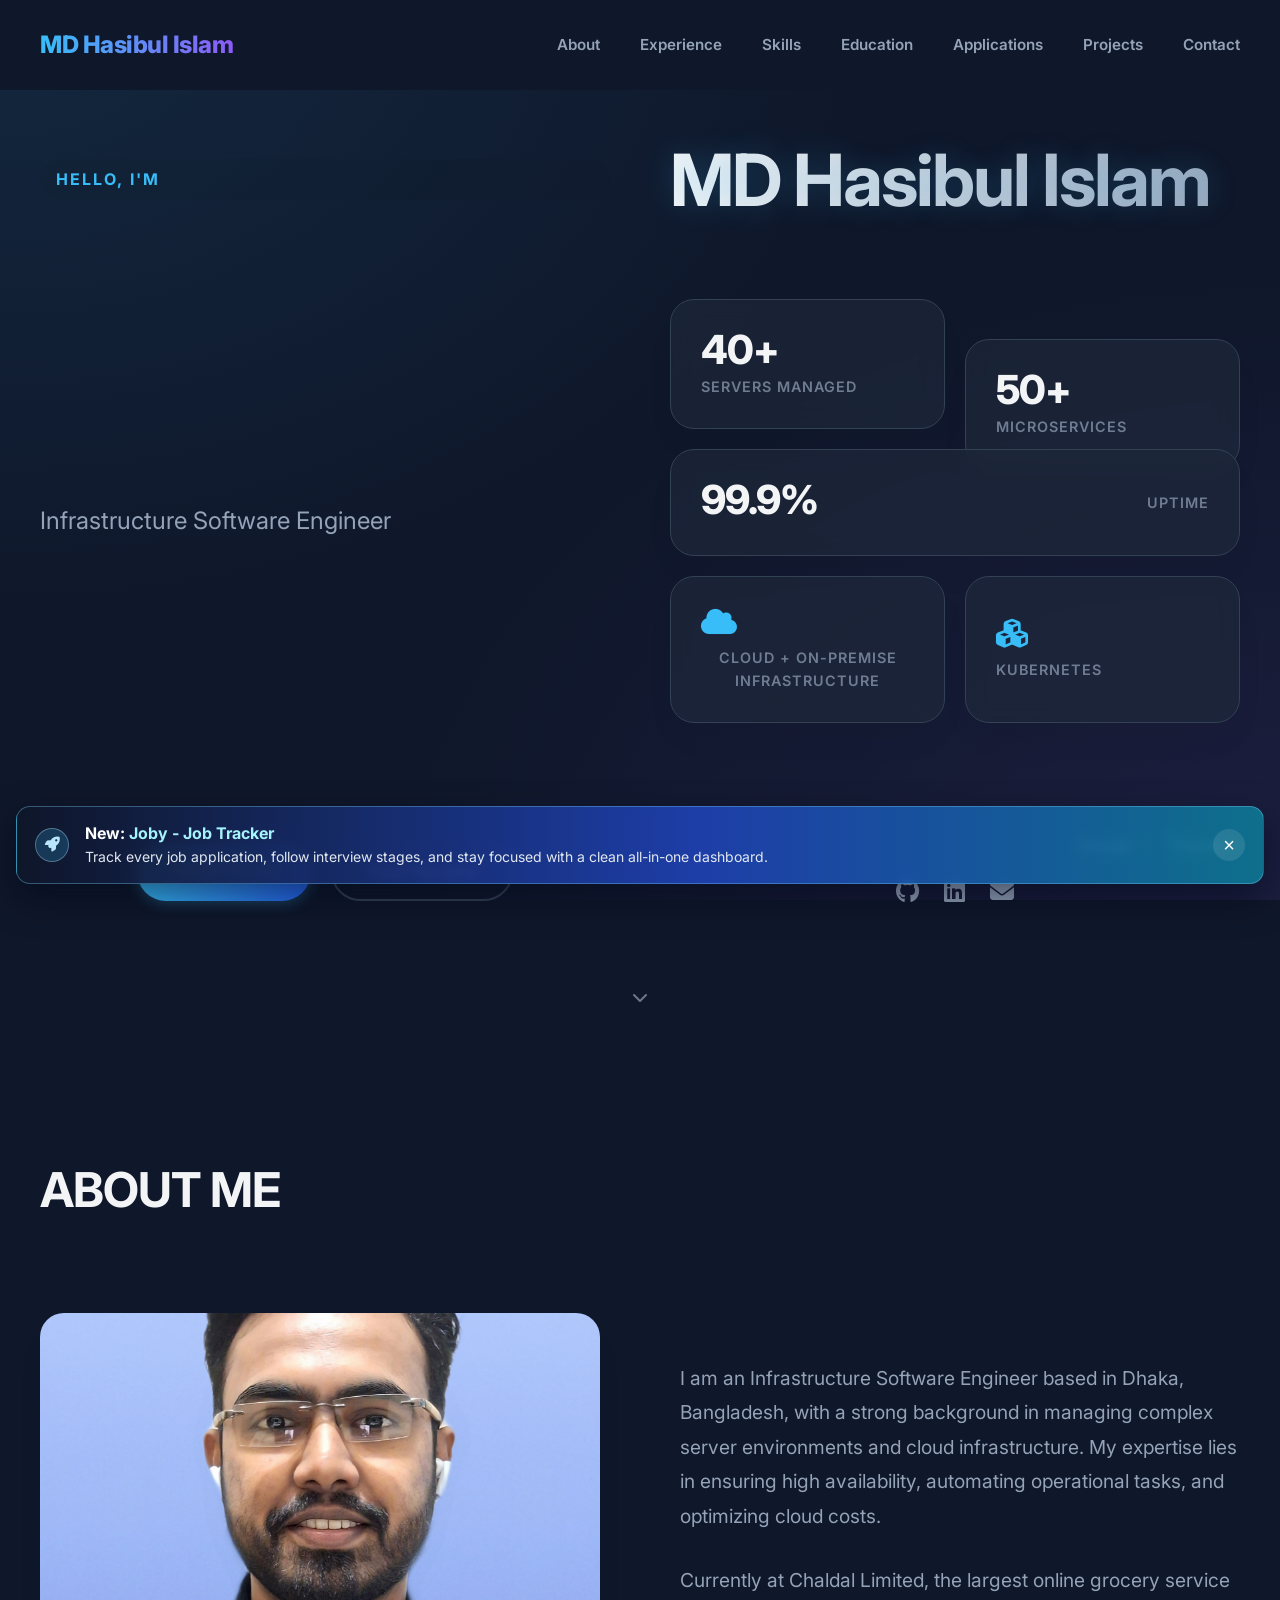
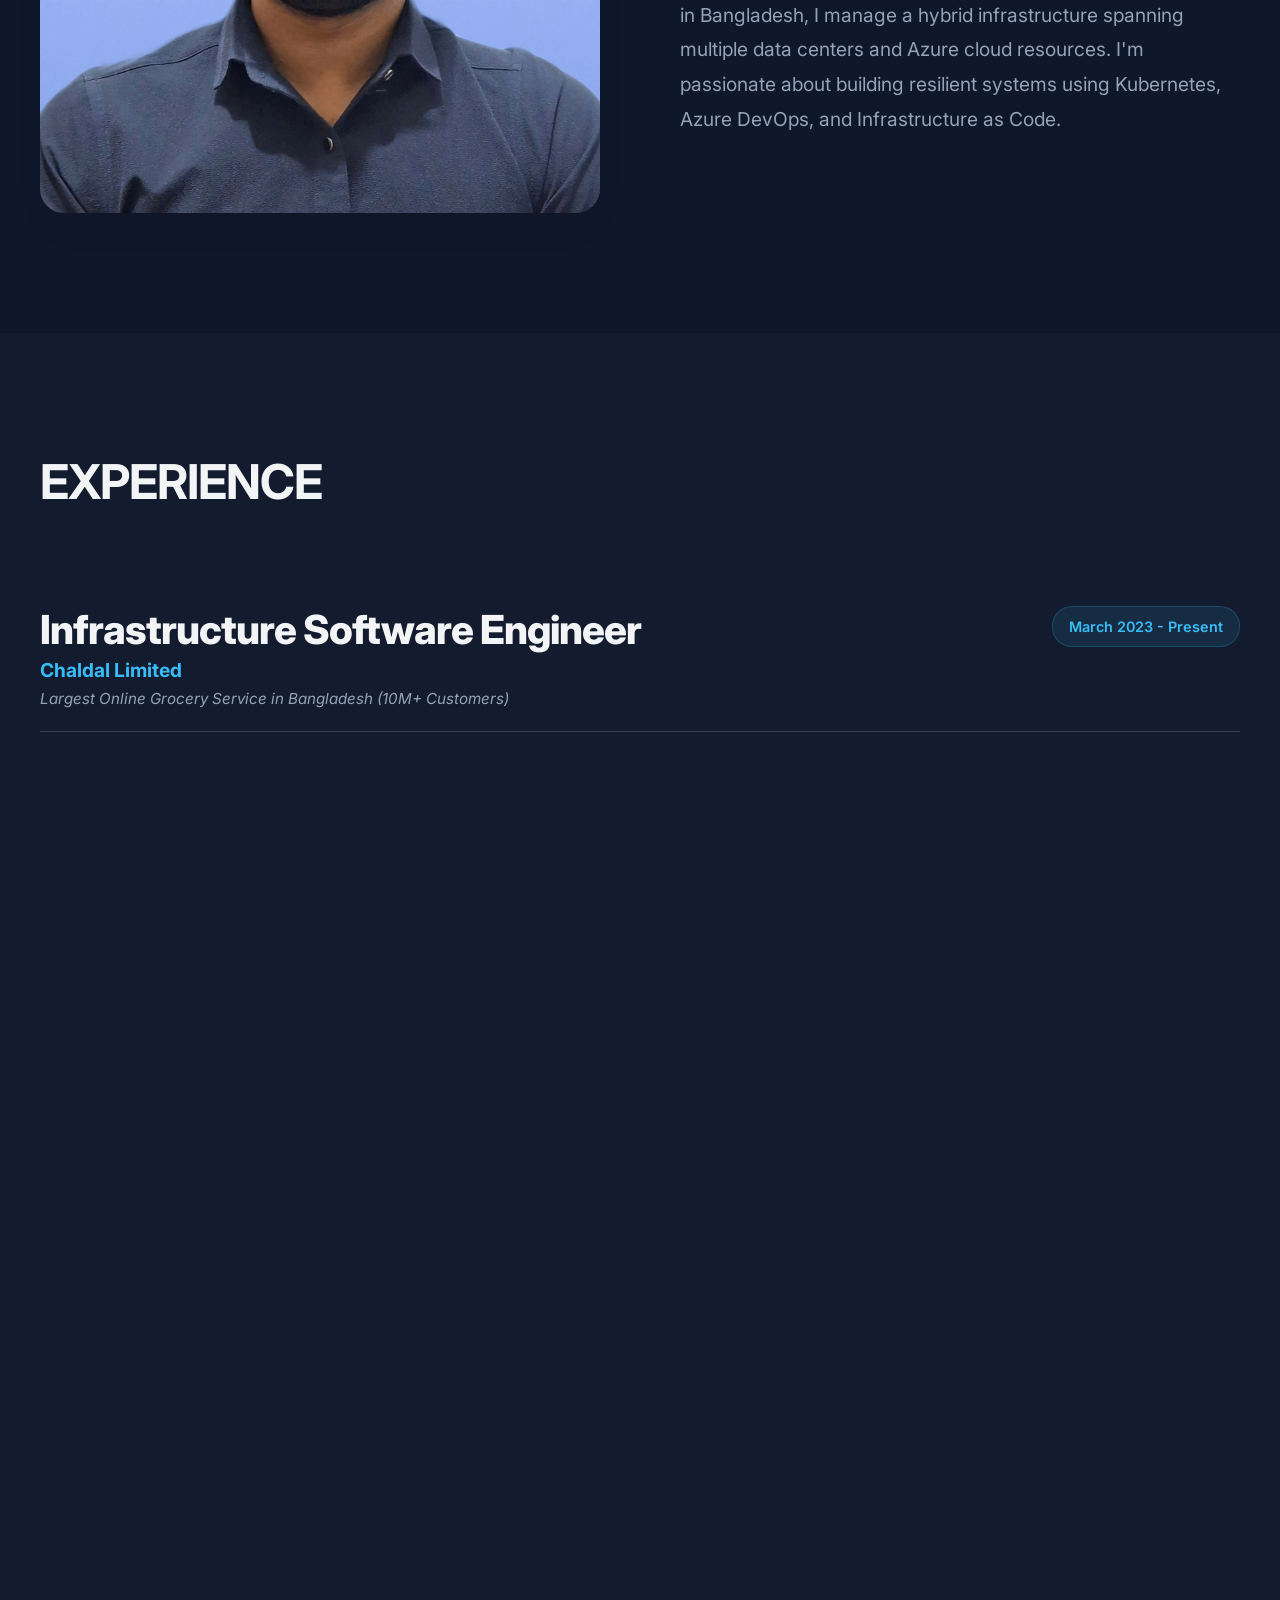
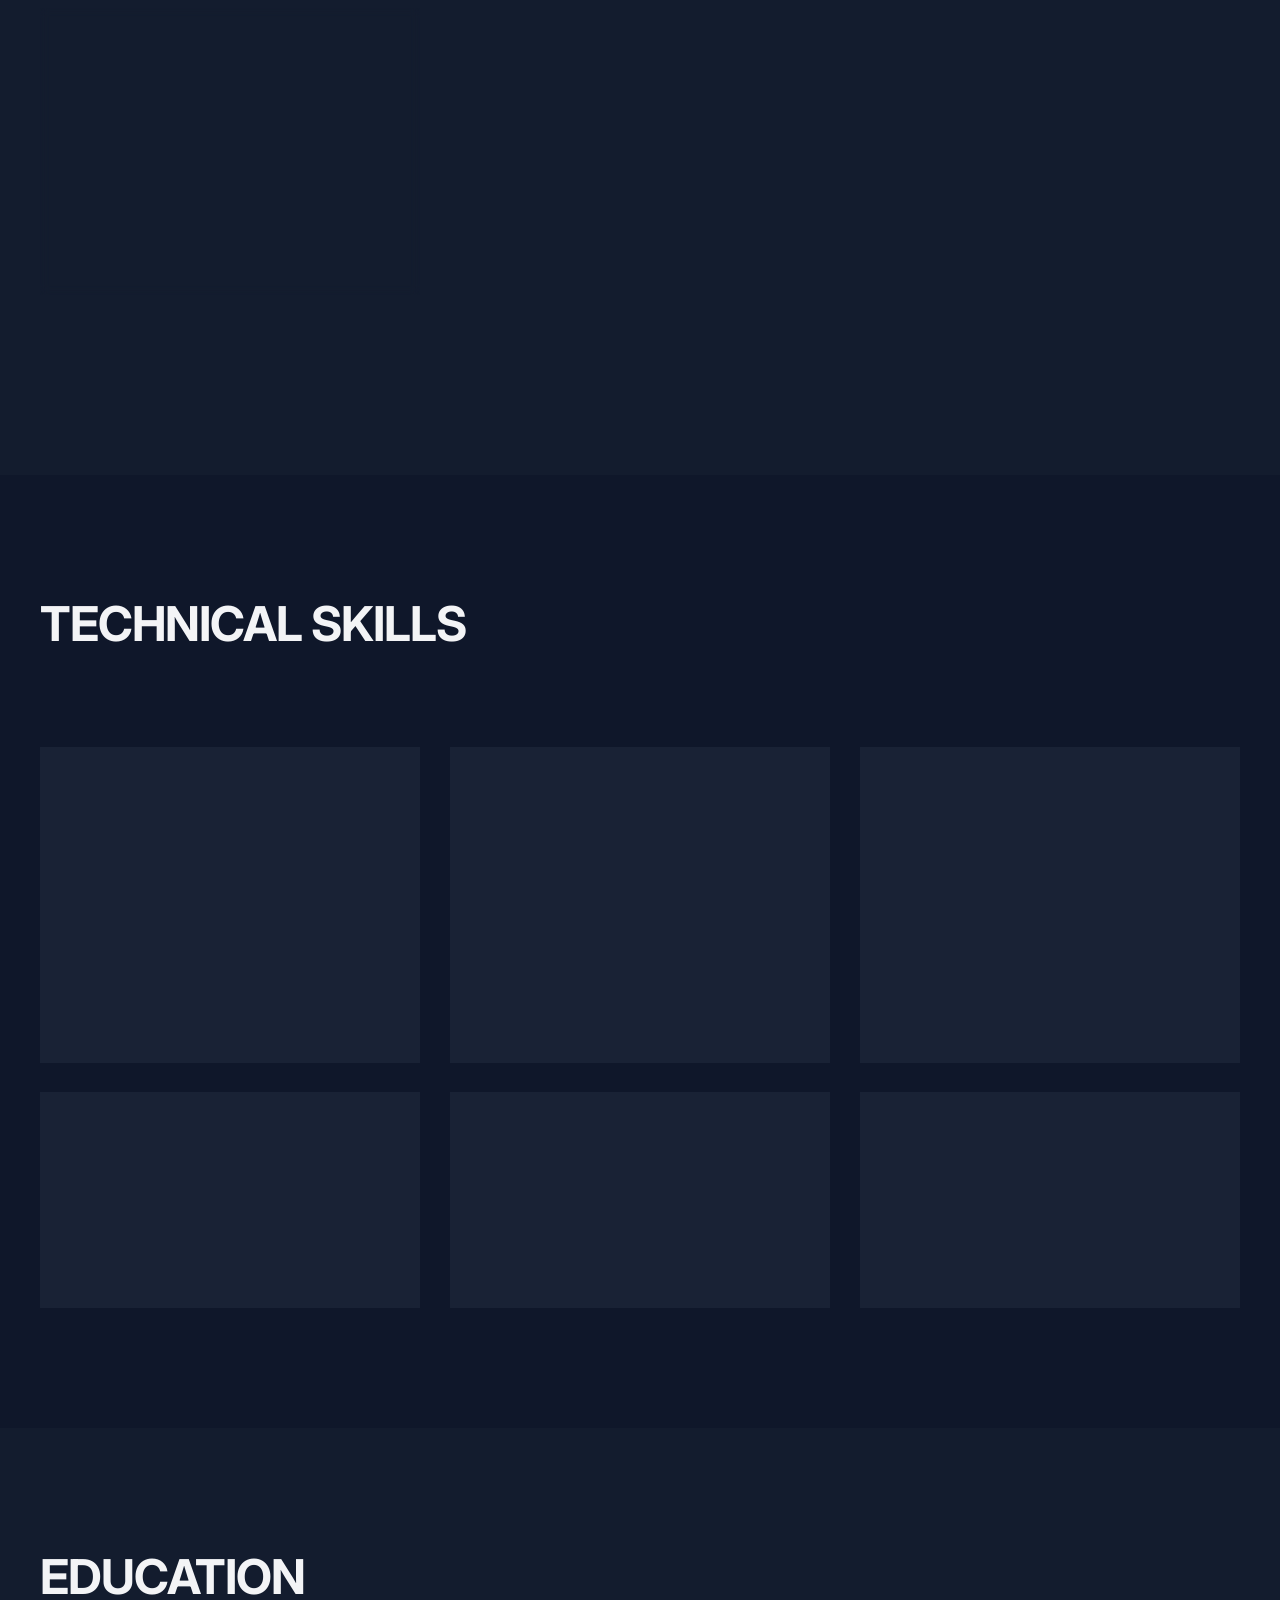
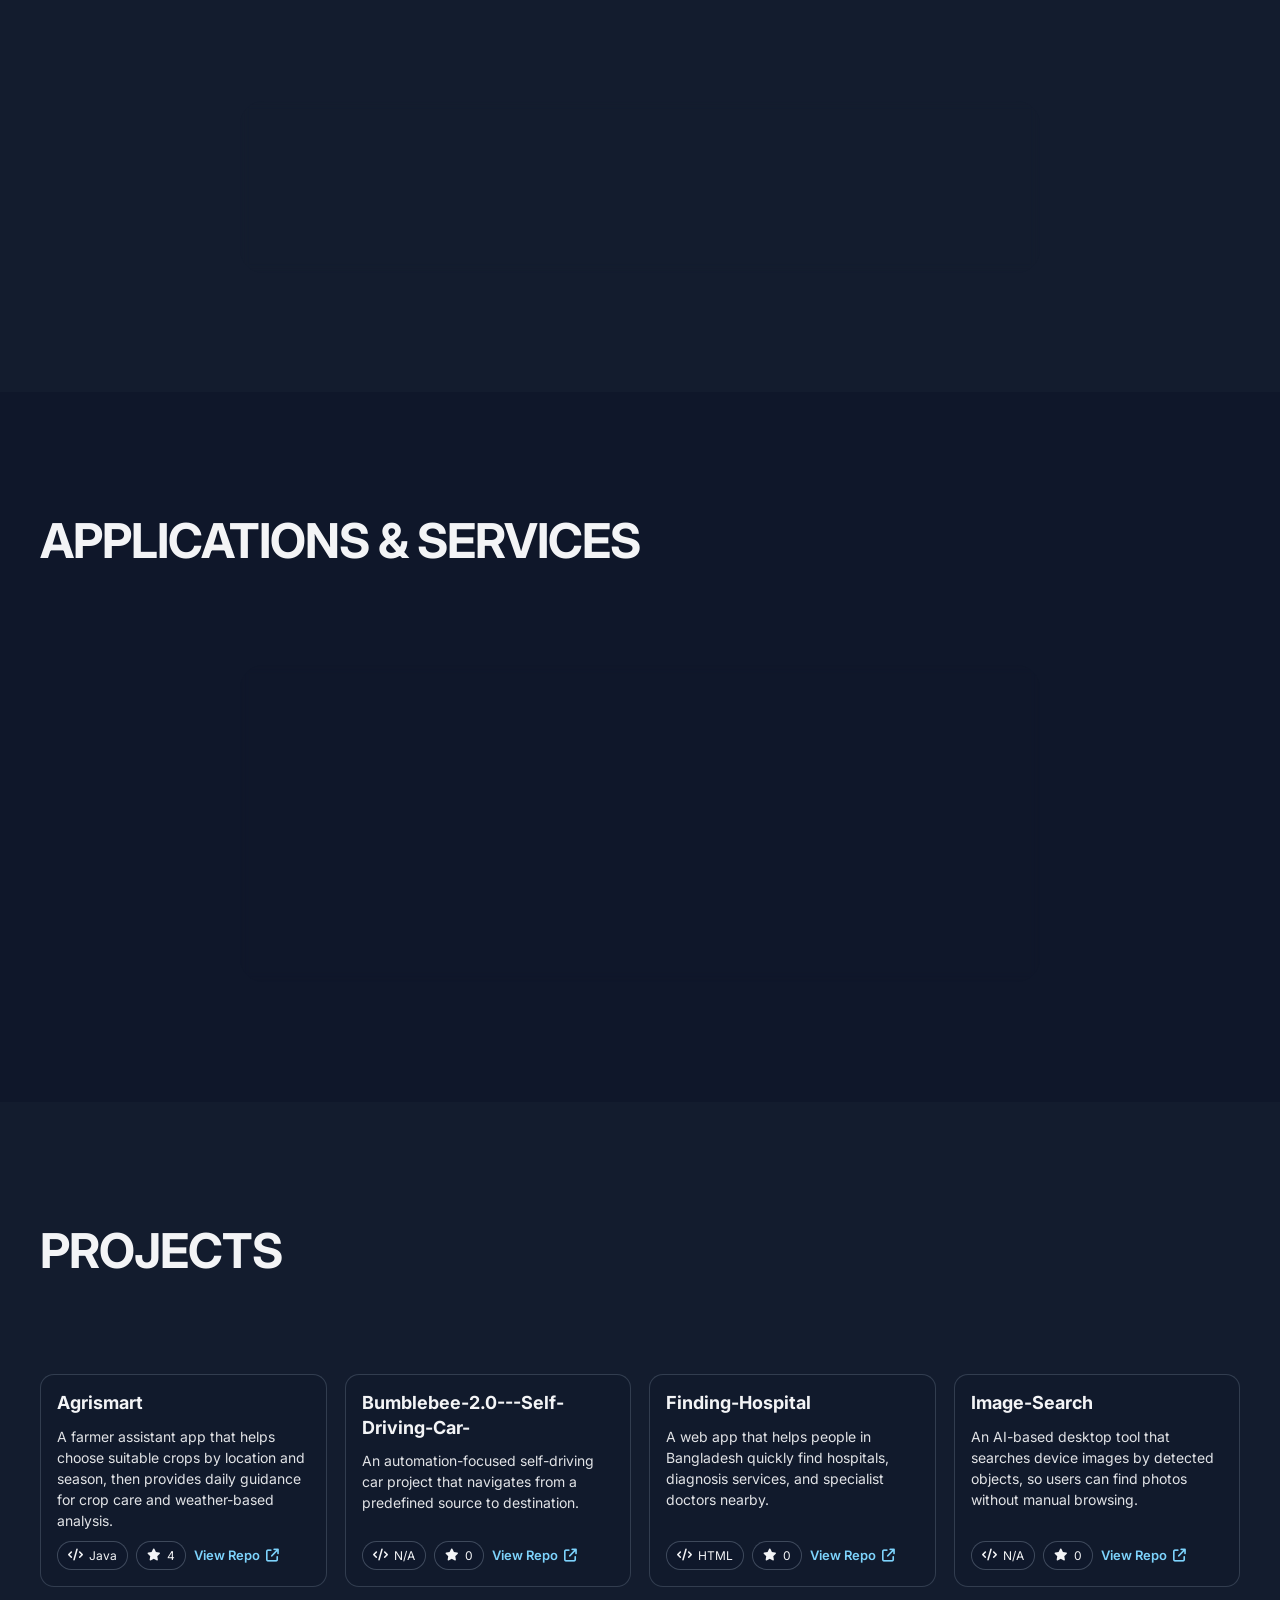
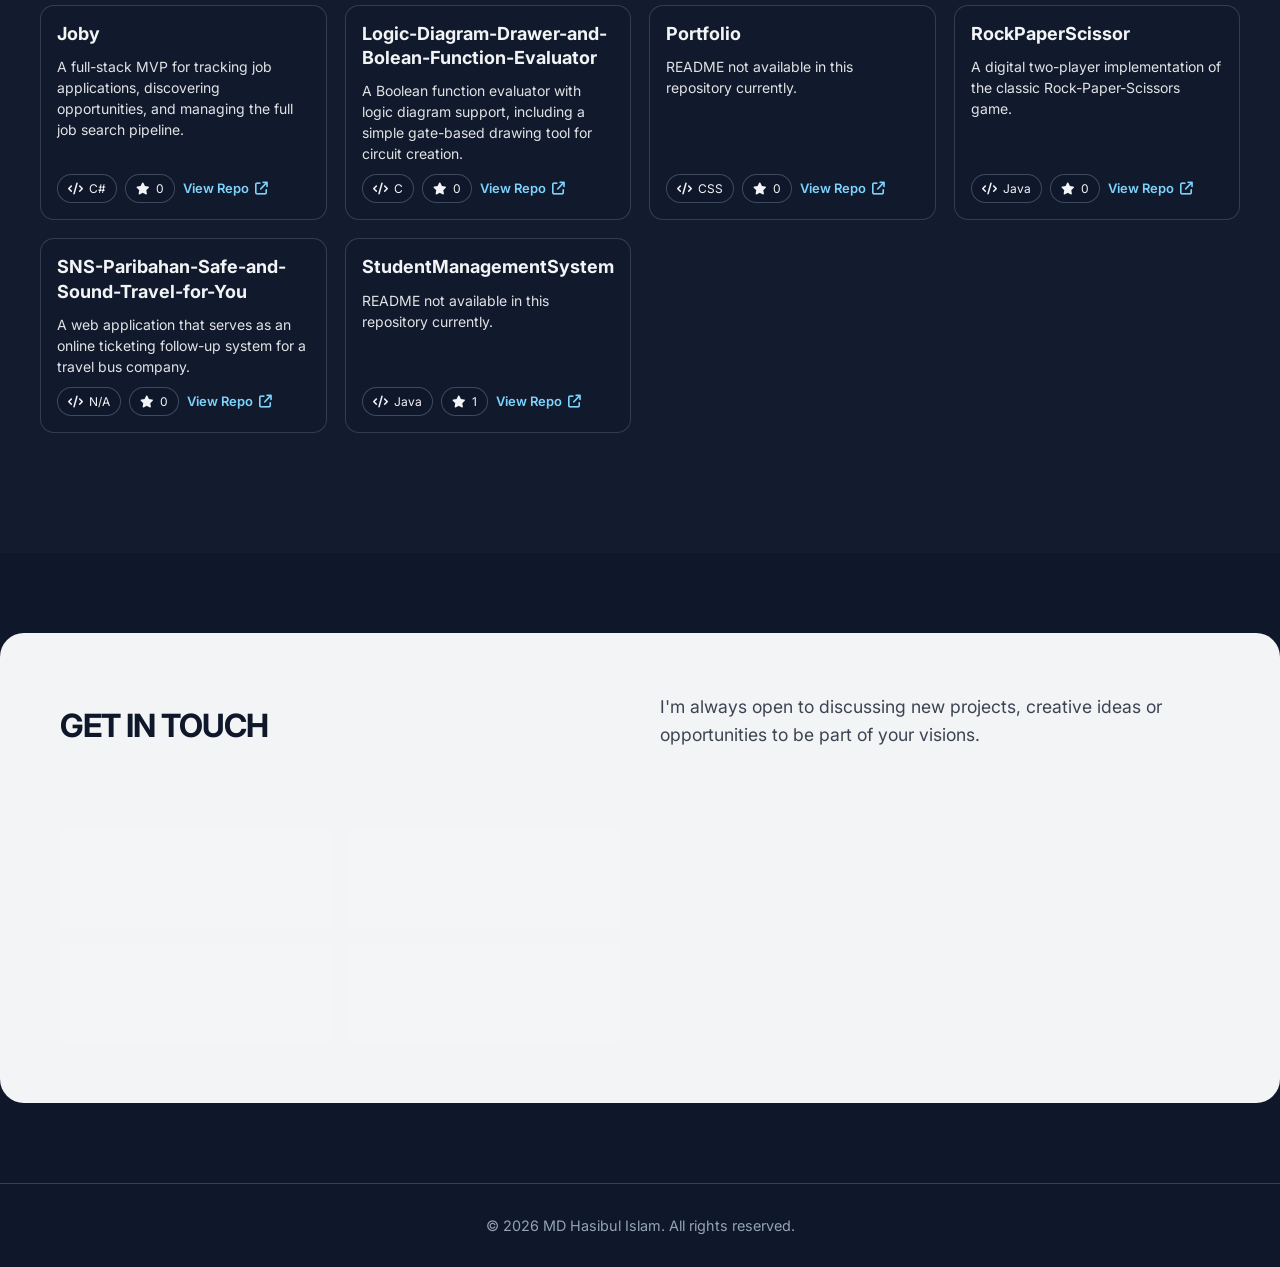
==== commit 00c7564e: "Fix the project decriptiohns" ====
--- a/index.html
+++ b/index.html
@@ -541,7 +541,7 @@
             <div class="projects-grid">
                 <article class="project-card">
                     <h3 class="project-title"><a href="https://github.com/SBSojib/Agrismart" target="_blank">Agrismart</a></h3>
-                    <p class="project-desc">Academic Course Project for Application Development Lab (CSE-2216), University of Dhaka.</p>
+                    <p class="project-desc">A farmer assistant app that helps choose suitable crops by location and season, then provides daily guidance for crop care and weather-based analysis.</p>
                     <div class="project-meta">
                         <span class="project-badge"><i class="fas fa-code"></i> Java</span>
                         <span class="project-badge"><i class="fas fa-star"></i> 4</span>
@@ -551,7 +551,7 @@
 
                 <article class="project-card">
                     <h3 class="project-title"><a href="https://github.com/SBSojib/Bumblebee-2.0---Self-Driving-Car-" target="_blank">Bumblebee-2.0---Self-Driving-Car-</a></h3>
-                    <p class="project-desc">Academic Course Project for Microcontroller Lab (CSE-3116), University of Dhaka.</p>
+                    <p class="project-desc">An automation-focused self-driving car project that navigates from a predefined source to destination.</p>
                     <div class="project-meta">
                         <span class="project-badge"><i class="fas fa-code"></i> N/A</span>
                         <span class="project-badge"><i class="fas fa-star"></i> 0</span>
@@ -561,7 +561,7 @@
 
                 <article class="project-card">
                     <h3 class="project-title"><a href="https://github.com/SBSojib/Finding-Hospital" target="_blank">Finding-Hospital</a></h3>
-                    <p class="project-desc">A web application developed in Python using Django framework.</p>
+                    <p class="project-desc">A web app that helps people in Bangladesh quickly find hospitals, diagnosis services, and specialist doctors nearby.</p>
                     <div class="project-meta">
                         <span class="project-badge"><i class="fas fa-code"></i> HTML</span>
                         <span class="project-badge"><i class="fas fa-star"></i> 0</span>
@@ -571,7 +571,7 @@
 
                 <article class="project-card">
                     <h3 class="project-title"><a href="https://github.com/SBSojib/Image-Search" target="_blank">Image-Search</a></h3>
-                    <p class="project-desc">An AI based desktop application for searching image in device memory based on object presented in the image.</p>
+                    <p class="project-desc">An AI-based desktop tool that searches device images by detected objects, so users can find photos without manual browsing.</p>
                     <div class="project-meta">
                         <span class="project-badge"><i class="fas fa-code"></i> N/A</span>
                         <span class="project-badge"><i class="fas fa-star"></i> 0</span>
@@ -581,7 +581,7 @@
 
                 <article class="project-card">
                     <h3 class="project-title"><a href="https://github.com/SBSojib/Joby" target="_blank">Joby</a></h3>
-                    <p class="project-desc">No description available.</p>
+                    <p class="project-desc">A full-stack MVP for tracking job applications, discovering opportunities, and managing the full job search pipeline.</p>
                     <div class="project-meta">
                         <span class="project-badge"><i class="fas fa-code"></i> C#</span>
                         <span class="project-badge"><i class="fas fa-star"></i> 0</span>
@@ -591,7 +591,7 @@
 
                 <article class="project-card">
                     <h3 class="project-title"><a href="https://github.com/SBSojib/Logic-Diagram-Drawer-and-Bolean-Function-Evaluator" target="_blank">Logic-Diagram-Drawer-and-Bolean-Function-Evaluator</a></h3>
-                    <p class="project-desc">Academic Course Project for Fundamental of Programming Lab (CSE-1211), University of Dhaka.</p>
+                    <p class="project-desc">A Boolean function evaluator with logic diagram support, including a simple gate-based drawing tool for circuit creation.</p>
                     <div class="project-meta">
                         <span class="project-badge"><i class="fas fa-code"></i> C</span>
                         <span class="project-badge"><i class="fas fa-star"></i> 0</span>
@@ -600,18 +600,8 @@
                 </article>
 
                 <article class="project-card">
-                    <h3 class="project-title"><a href="https://github.com/SBSojib/Optimizely.Assessment" target="_blank">Optimizely.Assessment</a></h3>
-                    <p class="project-desc">No description available.</p>
-                    <div class="project-meta">
-                        <span class="project-badge"><i class="fas fa-code"></i> HCL</span>
-                        <span class="project-badge"><i class="fas fa-star"></i> 0</span>
-                        <a class="project-link" href="https://github.com/SBSojib/Optimizely.Assessment" target="_blank">View Repo <i class="fas fa-arrow-up-right-from-square"></i></a>
-                    </div>
-                </article>
-
-                <article class="project-card">
                     <h3 class="project-title"><a href="https://github.com/SBSojib/Portfolio" target="_blank">Portfolio</a></h3>
-                    <p class="project-desc">No description available.</p>
+                    <p class="project-desc">README not available in this repository currently.</p>
                     <div class="project-meta">
                         <span class="project-badge"><i class="fas fa-code"></i> CSS</span>
                         <span class="project-badge"><i class="fas fa-star"></i> 0</span>
@@ -621,7 +611,7 @@
 
                 <article class="project-card">
                     <h3 class="project-title"><a href="https://github.com/SBSojib/RockPaperScissor" target="_blank">RockPaperScissor</a></h3>
-                    <p class="project-desc">Academic Assignment for Application Development Lab (CSE-2216), University of Dhaka.</p>
+                    <p class="project-desc">A digital two-player implementation of the classic Rock-Paper-Scissors game.</p>
                     <div class="project-meta">
                         <span class="project-badge"><i class="fas fa-code"></i> Java</span>
                         <span class="project-badge"><i class="fas fa-star"></i> 0</span>
@@ -631,7 +621,7 @@
 
                 <article class="project-card">
                     <h3 class="project-title"><a href="https://github.com/SBSojib/SNS-Paribahan-Safe-and-Sound-Travel-for-You" target="_blank">SNS-Paribahan-Safe-and-Sound-Travel-for-You</a></h3>
-                    <p class="project-desc">Academic Course Project for Software Engineering Lab (CSE-3112), University of Dhaka.</p>
+                    <p class="project-desc">A web application that serves as an online ticketing follow-up system for a travel bus company.</p>
                     <div class="project-meta">
                         <span class="project-badge"><i class="fas fa-code"></i> N/A</span>
                         <span class="project-badge"><i class="fas fa-star"></i> 0</span>
@@ -641,7 +631,7 @@
 
                 <article class="project-card">
                     <h3 class="project-title"><a href="https://github.com/SBSojib/StudentManagementSystem" target="_blank">StudentManagementSystem</a></h3>
-                    <p class="project-desc">Academic Course Project for Object-Oriented Programming Lab (CSE-2112), University of Dhaka.</p>
+                    <p class="project-desc">README not available in this repository currently.</p>
                     <div class="project-meta">
                         <span class="project-badge"><i class="fas fa-code"></i> Java</span>
                         <span class="project-badge"><i class="fas fa-star"></i> 1</span>
